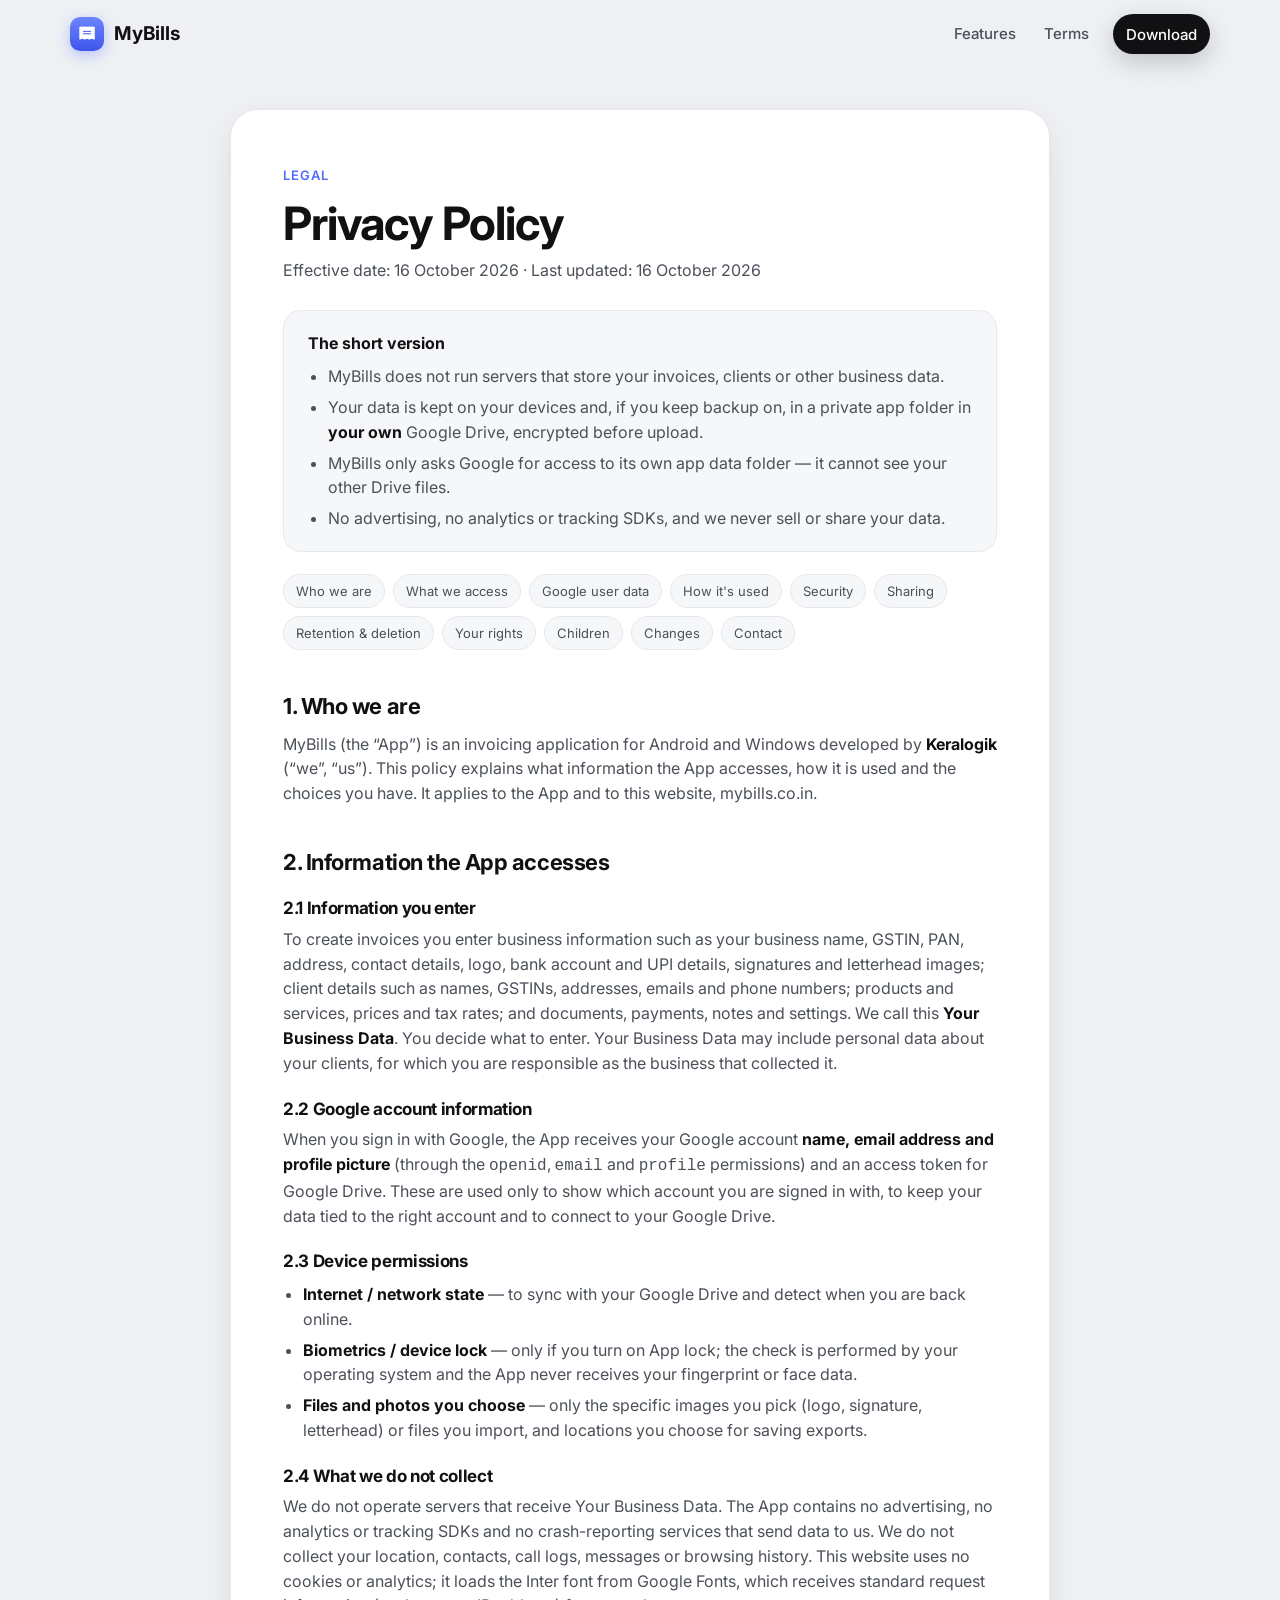
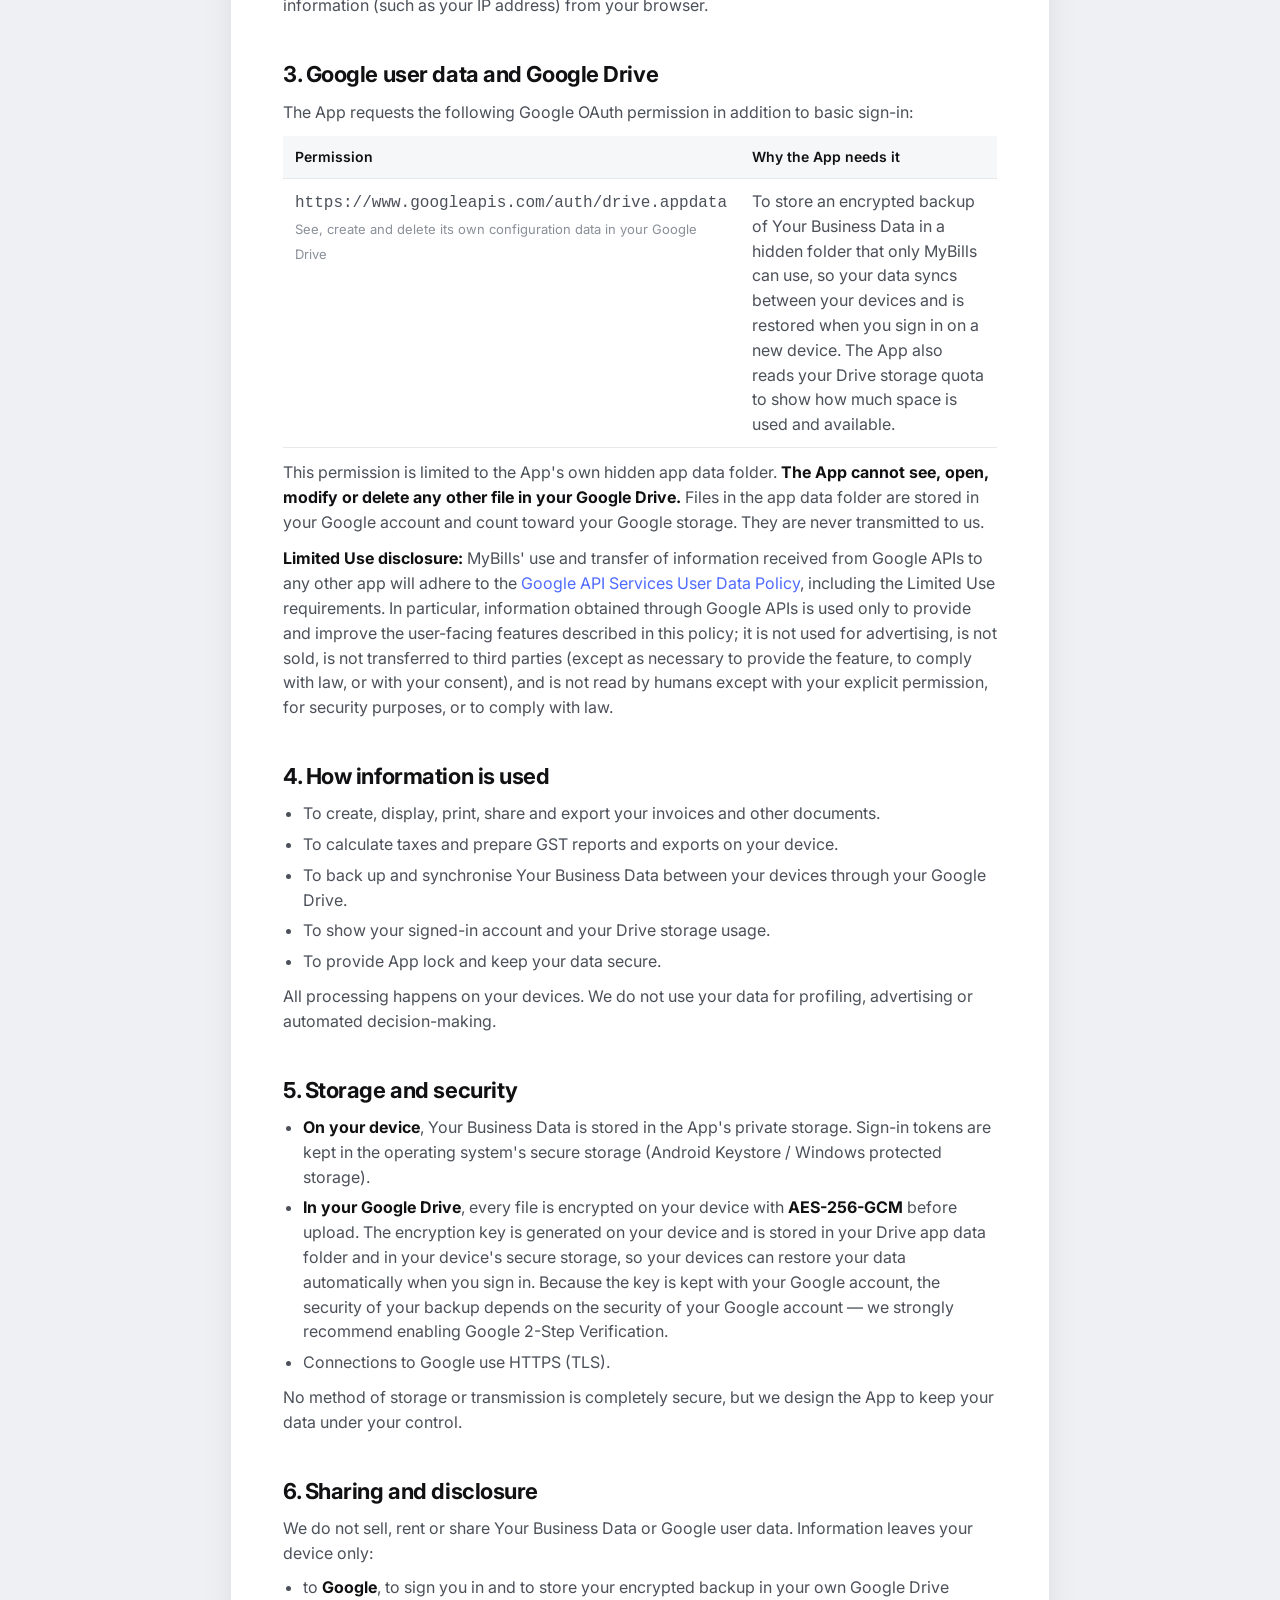
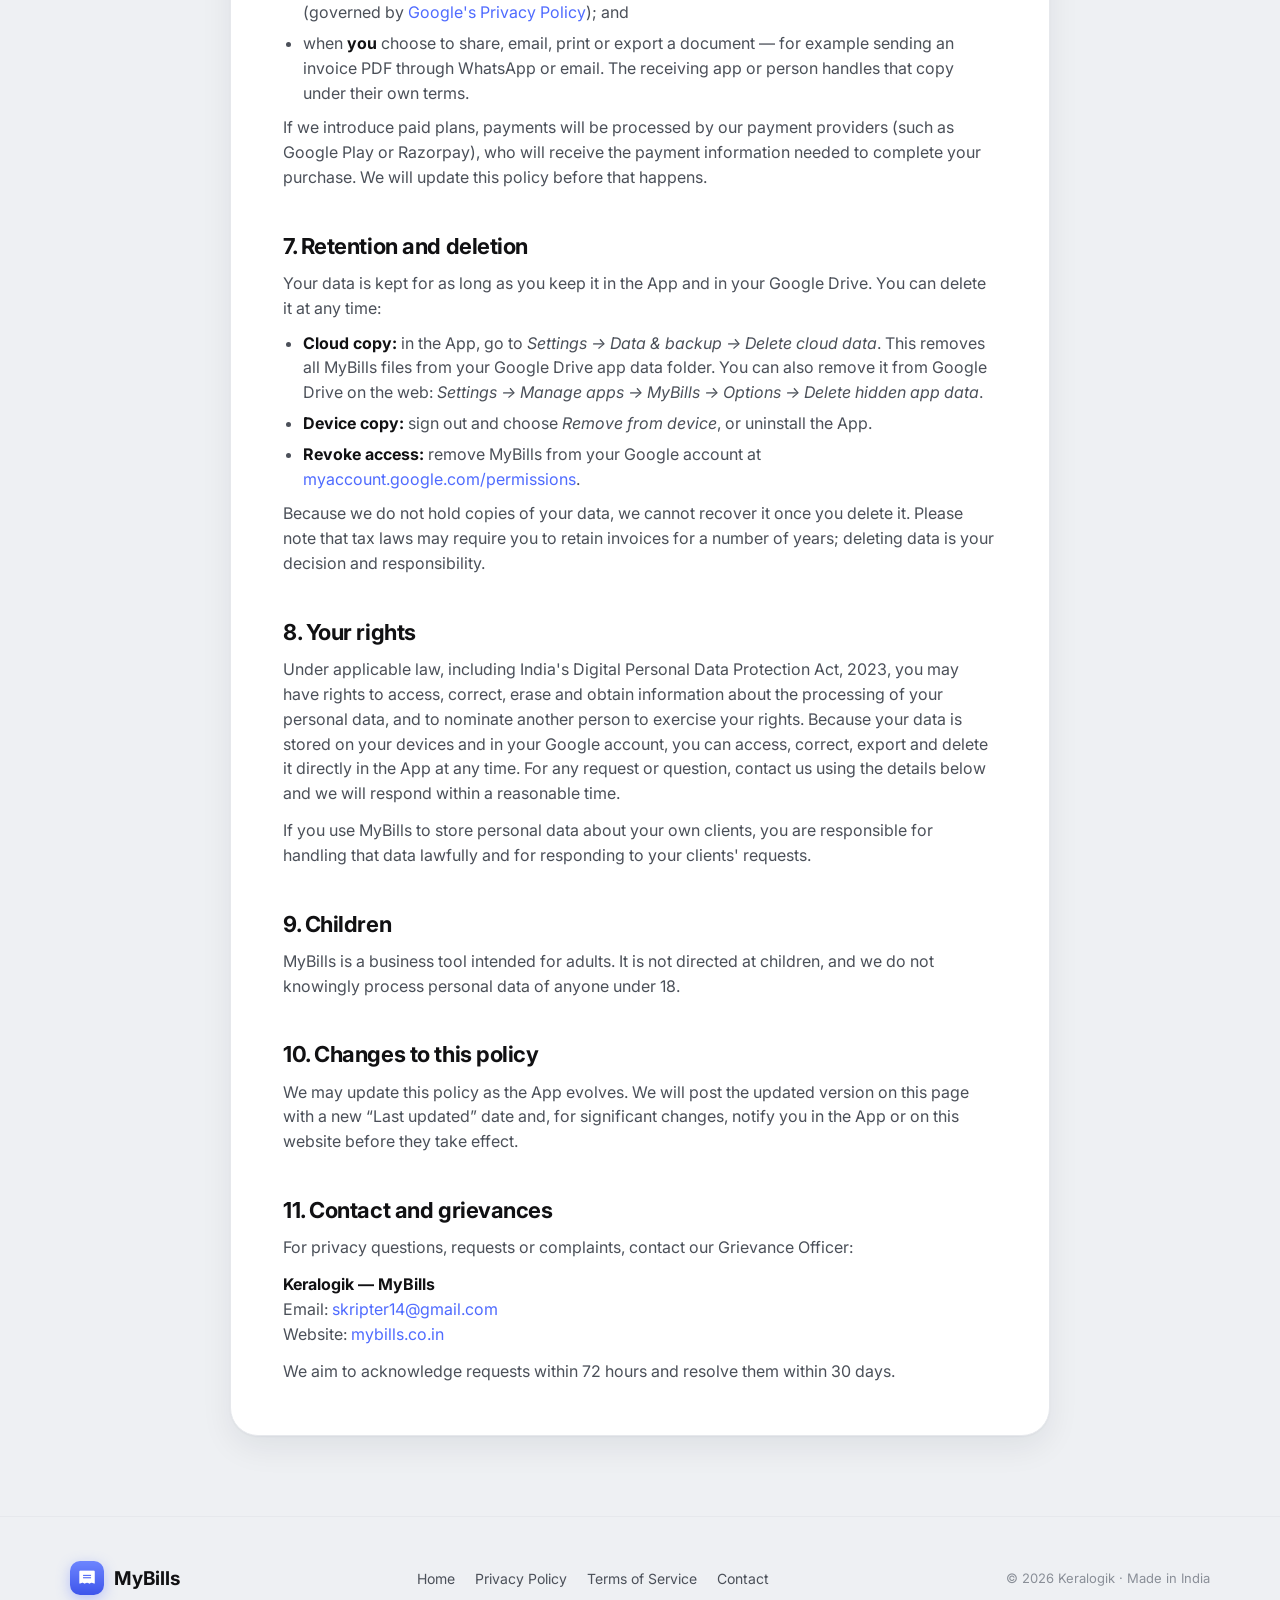
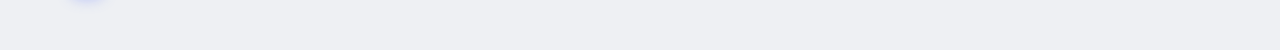
==== privacy.html @ cbf002a3 "Redesign site for MyBills 2.0; add Privacy Policy and Terms of Service - New landing page matching t" ====
<!DOCTYPE html>
<html lang="en-IN" class="no-js">
<head>
  <meta charset="UTF-8">
  <meta name="viewport" content="width=device-width, initial-scale=1">
  <title>Privacy Policy — MyBills</title>
  <meta name="description" content="How MyBills handles your information: data stays on your devices and in your own Google Drive, encrypted. No ads, no tracking.">
  <link rel="canonical" href="https://mybills.co.in/privacy.html">
  <link rel="icon" type="image/png" href="assets/img/favicon.png">
  <link rel="preconnect" href="https://fonts.googleapis.com">
  <link rel="preconnect" href="https://fonts.gstatic.com" crossorigin>
  <link href="https://fonts.googleapis.com/css2?family=Inter:wght@400;500;600;700&display=swap" rel="stylesheet">
  <link rel="stylesheet" href="style.css">
</head>
<body>
<header class="nav" id="nav">
  <div class="wrap">
    <a href="/" class="brand"><img src="assets/img/icon.png" alt="" width="34" height="34">MyBills</a>
    <button class="nav-toggle" id="navToggle" aria-label="Open menu" aria-expanded="false" aria-controls="navLinks"><span></span><span></span><span></span></button>
    <nav class="nav-links" id="navLinks" aria-label="Main">
      <a href="/#features">Features</a>
      <a href="terms.html">Terms</a>
      <a href="/#download" class="btn btn-dark btn-sm">Download</a>
    </nav>
  </div>
</header>

<main class="legal">
  <article class="card">
    <span class="eyebrow">Legal</span>
    <h1>Privacy Policy</h1>
    <p class="tiny">Effective date: 16 October 2026 · Last updated: 16 October 2026</p>

    <div class="summary">
      <strong>The short version</strong>
      <ul>
        <li>MyBills does not run servers that store your invoices, clients or other business data.</li>
        <li>Your data is kept on your devices and, if you keep backup on, in a private app folder in <strong>your own</strong> Google Drive, encrypted before upload.</li>
        <li>MyBills only asks Google for access to its own app data folder — it cannot see your other Drive files.</li>
        <li>No advertising, no analytics or tracking SDKs, and we never sell or share your data.</li>
      </ul>
    </div>

    <nav class="toc" aria-label="Contents">
      <a href="#who">Who we are</a><a href="#collect">What we access</a><a href="#google">Google user data</a><a href="#use">How it's used</a>
      <a href="#security">Security</a><a href="#sharing">Sharing</a><a href="#deletion">Retention &amp; deletion</a><a href="#rights">Your rights</a>
      <a href="#children">Children</a><a href="#changes">Changes</a><a href="#contact">Contact</a>
    </nav>

    <h2 id="who">1. Who we are</h2>
    <p>MyBills (the “App”) is an invoicing application for Android and Windows developed by <strong>Keralogik</strong> (“we”, “us”). This policy explains what information the App accesses, how it is used and the choices you have. It applies to the App and to this website, mybills.co.in.</p>

    <h2 id="collect">2. Information the App accesses</h2>
    <h3>2.1 Information you enter</h3>
    <p>To create invoices you enter business information such as your business name, GSTIN, PAN, address, contact details, logo, bank account and UPI details, signatures and letterhead images; client details such as names, GSTINs, addresses, emails and phone numbers; products and services, prices and tax rates; and documents, payments, notes and settings. We call this <strong>Your Business Data</strong>. You decide what to enter. Your Business Data may include personal data about your clients, for which you are responsible as the business that collected it.</p>
    <h3>2.2 Google account information</h3>
    <p>When you sign in with Google, the App receives your Google account <strong>name, email address and profile picture</strong> (through the <code>openid</code>, <code>email</code> and <code>profile</code> permissions) and an access token for Google Drive. These are used only to show which account you are signed in with, to keep your data tied to the right account and to connect to your Google Drive.</p>
    <h3>2.3 Device permissions</h3>
    <ul>
      <li><strong>Internet / network state</strong> — to sync with your Google Drive and detect when you are back online.</li>
      <li><strong>Biometrics / device lock</strong> — only if you turn on App lock; the check is performed by your operating system and the App never receives your fingerprint or face data.</li>
      <li><strong>Files and photos you choose</strong> — only the specific images you pick (logo, signature, letterhead) or files you import, and locations you choose for saving exports.</li>
    </ul>
    <h3>2.4 What we do not collect</h3>
    <p>We do not operate servers that receive Your Business Data. The App contains no advertising, no analytics or tracking SDKs and no crash-reporting services that send data to us. We do not collect your location, contacts, call logs, messages or browsing history. This website uses no cookies or analytics; it loads the Inter font from Google Fonts, which receives standard request information (such as your IP address) from your browser.</p>

    <h2 id="google">3. Google user data and Google Drive</h2>
    <p>The App requests the following Google OAuth permission in addition to basic sign-in:</p>
    <div class="table-wrap"><table>
      <tr><th>Permission</th><th>Why the App needs it</th></tr>
      <tr><td><code>https://www.googleapis.com/auth/drive.appdata</code><br><span class="tiny">See, create and delete its own configuration data in your Google Drive</span></td><td>To store an encrypted backup of Your Business Data in a hidden folder that only MyBills can use, so your data syncs between your devices and is restored when you sign in on a new device. The App also reads your Drive storage quota to show how much space is used and available.</td></tr>
    </table></div>
    <p>This permission is limited to the App's own hidden app data folder. <strong>The App cannot see, open, modify or delete any other file in your Google Drive.</strong> Files in the app data folder are stored in your Google account and count toward your Google storage. They are never transmitted to us.</p>
    <p><strong>Limited Use disclosure:</strong> MyBills' use and transfer of information received from Google APIs to any other app will adhere to the <a href="https://developers.google.com/terms/api-services-user-data-policy" rel="noopener" target="_blank">Google API Services User Data Policy</a>, including the Limited Use requirements. In particular, information obtained through Google APIs is used only to provide and improve the user-facing features described in this policy; it is not used for advertising, is not sold, is not transferred to third parties (except as necessary to provide the feature, to comply with law, or with your consent), and is not read by humans except with your explicit permission, for security purposes, or to comply with law.</p>

    <h2 id="use">4. How information is used</h2>
    <ul>
      <li>To create, display, print, share and export your invoices and other documents.</li>
      <li>To calculate taxes and prepare GST reports and exports on your device.</li>
      <li>To back up and synchronise Your Business Data between your devices through your Google Drive.</li>
      <li>To show your signed-in account and your Drive storage usage.</li>
      <li>To provide App lock and keep your data secure.</li>
    </ul>
    <p>All processing happens on your devices. We do not use your data for profiling, advertising or automated decision-making.</p>

    <h2 id="security">5. Storage and security</h2>
    <ul>
      <li><strong>On your device</strong>, Your Business Data is stored in the App's private storage. Sign-in tokens are kept in the operating system's secure storage (Android Keystore / Windows protected storage).</li>
      <li><strong>In your Google Drive</strong>, every file is encrypted on your device with <strong>AES-256-GCM</strong> before upload. The encryption key is generated on your device and is stored in your Drive app data folder and in your device's secure storage, so your devices can restore your data automatically when you sign in. Because the key is kept with your Google account, the security of your backup depends on the security of your Google account — we strongly recommend enabling Google 2-Step Verification.</li>
      <li>Connections to Google use HTTPS (TLS).</li>
    </ul>
    <p>No method of storage or transmission is completely secure, but we design the App to keep your data under your control.</p>

    <h2 id="sharing">6. Sharing and disclosure</h2>
    <p>We do not sell, rent or share Your Business Data or Google user data. Information leaves your device only:</p>
    <ul>
      <li>to <strong>Google</strong>, to sign you in and to store your encrypted backup in your own Google Drive (governed by <a href="https://policies.google.com/privacy" rel="noopener" target="_blank">Google's Privacy Policy</a>); and</li>
      <li>when <strong>you</strong> choose to share, email, print or export a document — for example sending an invoice PDF through WhatsApp or email. The receiving app or person handles that copy under their own terms.</li>
    </ul>
    <p>If we introduce paid plans, payments will be processed by our payment providers (such as Google Play or Razorpay), who will receive the payment information needed to complete your purchase. We will update this policy before that happens.</p>

    <h2 id="deletion">7. Retention and deletion</h2>
    <p>Your data is kept for as long as you keep it in the App and in your Google Drive. You can delete it at any time:</p>
    <ul>
      <li><strong>Cloud copy:</strong> in the App, go to <em>Settings → Data &amp; backup → Delete cloud data</em>. This removes all MyBills files from your Google Drive app data folder. You can also remove it from Google Drive on the web: <em>Settings → Manage apps → MyBills → Options → Delete hidden app data</em>.</li>
      <li><strong>Device copy:</strong> sign out and choose <em>Remove from device</em>, or uninstall the App.</li>
      <li><strong>Revoke access:</strong> remove MyBills from your Google account at <a href="https://myaccount.google.com/permissions" rel="noopener" target="_blank">myaccount.google.com/permissions</a>.</li>
    </ul>
    <p>Because we do not hold copies of your data, we cannot recover it once you delete it. Please note that tax laws may require you to retain invoices for a number of years; deleting data is your decision and responsibility.</p>

    <h2 id="rights">8. Your rights</h2>
    <p>Under applicable law, including India's Digital Personal Data Protection Act, 2023, you may have rights to access, correct, erase and obtain information about the processing of your personal data, and to nominate another person to exercise your rights. Because your data is stored on your devices and in your Google account, you can access, correct, export and delete it directly in the App at any time. For any request or question, contact us using the details below and we will respond within a reasonable time.</p>
    <p>If you use MyBills to store personal data about your own clients, you are responsible for handling that data lawfully and for responding to your clients' requests.</p>

    <h2 id="children">9. Children</h2>
    <p>MyBills is a business tool intended for adults. It is not directed at children, and we do not knowingly process personal data of anyone under 18.</p>

    <h2 id="changes">10. Changes to this policy</h2>
    <p>We may update this policy as the App evolves. We will post the updated version on this page with a new “Last updated” date and, for significant changes, notify you in the App or on this website before they take effect.</p>

    <h2 id="contact">11. Contact and grievances</h2>
    <p>For privacy questions, requests or complaints, contact our Grievance Officer:</p>
    <p><strong>Keralogik — MyBills</strong><br>Email: <a href="mailto:skripter14@gmail.com">skripter14@gmail.com</a><br>Website: <a href="https://mybills.co.in/">mybills.co.in</a></p>
    <p>We aim to acknowledge requests within 72 hours and resolve them within 30 days.</p>
  </article>
</main>

<footer>
  <div class="wrap foot">
    <a href="/" class="brand"><img src="assets/img/icon.png" alt="" width="34" height="34">MyBills</a>
    <nav aria-label="Footer"><a href="/">Home</a><a href="privacy.html">Privacy Policy</a><a href="terms.html">Terms of Service</a><a href="mailto:skripter14@gmail.com">Contact</a></nav>
    <p class="tiny">© 2026 Keralogik · Made in India</p>
  </div>
</footer>
<script src="app.js"></script>
</body>
</html>
---- style.css ----
/* MyBills website — same design language as the app. */
:root {
  --canvas: #eef0f3;
  --surface: #ffffff;
  --surface-muted: #f6f7f9;
  --sunken: #f1f2f5;
  --border: #e6e8ec;
  --border-strong: #d9dce2;
  --ink: #111113;
  --ink-2: #4b5059;
  --ink-3: #8a8f98;
  --band: #111113;
  --band-pill: #1c1c1f;
  --band-pill-border: #2e2e33;
  --on-band: #f4f4f5;
  --on-band-2: #a1a1aa;
  --brand: #4f6bff;
  --success: #1fa855;
  --success-tint: #e6f6ec;
  --violet: #8b5cf6;
  --shadow: 0 1px 2px rgba(16, 24, 40, .04), 0 12px 32px rgba(16, 24, 40, .07);
  --shadow-lg: 0 30px 80px rgba(16, 24, 40, .18);
  --max: 1180px;
  color-scheme: light;
}

@media (prefers-color-scheme: dark) {
  :root:not([data-theme="light"]) {
    --canvas: #09090b;
    --surface: #16161a;
    --surface-muted: #1c1c21;
    --sunken: #121215;
    --border: #26262c;
    --border-strong: #33333a;
    --ink: #f4f4f5;
    --ink-2: #c4c4cc;
    --ink-3: #8b8b94;
    --band: #000;
    --brand: #7d93ff;
    --success-tint: #12291c;
    --shadow: 0 1px 2px rgba(0, 0, 0, .3), 0 12px 32px rgba(0, 0, 0, .35);
    --shadow-lg: 0 30px 80px rgba(0, 0, 0, .5);
    color-scheme: dark;
  }
}

*, *::before, *::after { box-sizing: border-box; }
html { scroll-behavior: smooth; -webkit-text-size-adjust: 100%; }
body {
  margin: 0;
  font-family: Inter, system-ui, -apple-system, "Segoe UI", Roboto, sans-serif;
  font-size: 16px;
  line-height: 1.55;
  color: var(--ink);
  background: var(--canvas);
  -webkit-font-smoothing: antialiased;
  overflow-x: hidden;
}
img { max-width: 100%; display: block; height: auto; }
a { color: var(--brand); text-decoration: none; }
a:hover { text-decoration: underline; }
h1, h2, h3, h4 { margin: 0; letter-spacing: -0.02em; line-height: 1.15; }
p { margin: 0; }
.wrap { width: 100%; max-width: var(--max); margin: 0 auto; padding: 0 20px; }
.muted { color: var(--ink-2); }
.tiny { font-size: 13px; color: var(--ink-3); }

/* ─── Nav ─── */
.nav {
  position: sticky; top: 0; z-index: 50;
  backdrop-filter: saturate(180%) blur(16px);
  -webkit-backdrop-filter: saturate(180%) blur(16px);
  background: color-mix(in srgb, var(--canvas) 80%, transparent);
  border-bottom: 1px solid transparent;
  transition: border-color .2s;
}
.nav.scrolled { border-bottom-color: var(--border); }
.nav .wrap { display: flex; align-items: center; gap: 24px; height: 68px; position: relative; }
.brand { display: flex; align-items: center; gap: 10px; font-weight: 700; font-size: 19px; color: var(--ink); }
.brand:hover { text-decoration: none; }
.brand img { width: 34px; height: 34px; border-radius: 10px; box-shadow: 0 4px 14px rgba(79, 107, 255, .35); }
.nav-links { display: flex; gap: 4px; margin-left: auto; align-items: center; }
.nav-links a { color: var(--ink-2); font-weight: 500; font-size: 15px; padding: 8px 12px; border-radius: 999px; }
.nav-links a:hover { color: var(--ink); background: var(--surface); text-decoration: none; }
.nav-links .btn { color: var(--surface); margin-left: 8px; }
.nav-links .btn:hover { color: var(--surface); background: var(--ink); }
.nav-toggle { display: none; margin-left: auto; background: var(--surface); border: 1px solid var(--border); width: 42px; height: 42px; border-radius: 50%; cursor: pointer; padding: 0; }
.nav-toggle span { display: block; width: 16px; height: 2px; background: var(--ink); margin: 3px auto; border-radius: 2px; }

/* ─── Buttons ─── */
.btn {
  display: inline-flex; align-items: center; justify-content: center; gap: 10px;
  height: 54px; padding: 0 22px; border-radius: 14px;
  font: 600 15px/1 Inter, system-ui, sans-serif; cursor: pointer;
  border: 1px solid transparent; transition: transform .15s, box-shadow .2s, background .2s;
  white-space: nowrap;
}
.btn:hover { text-decoration: none; transform: translateY(-1px); }
.btn-dark { background: var(--ink); color: var(--surface); box-shadow: 0 8px 24px rgba(17, 17, 19, .2); }
.btn-ghost { background: var(--surface); color: var(--ink); border-color: var(--border-strong); }
.btn-sm { height: 40px; padding: 0 16px; border-radius: 12px; font-size: 14px; }
.btn svg { width: 22px; height: 22px; flex: none; }
.btn .stack { display: flex; flex-direction: column; align-items: flex-start; line-height: 1.15; gap: 3px; }
.btn .stack small { font-weight: 500; font-size: 11px; opacity: .7; letter-spacing: .02em; }

.chip {
  display: inline-flex; align-items: center; gap: 8px;
  padding: 7px 12px; border-radius: 999px; font-size: 13px; font-weight: 500;
  background: var(--surface); border: 1px solid var(--border); color: var(--ink-2);
}
.chip svg { width: 15px; height: 15px; color: var(--success); }

/* ─── Hero ─── */
.hero { padding: 56px 0 24px; }
.hero-grid { display: grid; grid-template-columns: 1.05fr .95fr; gap: 48px; align-items: center; }
.hero-grid > :first-child { position: relative; z-index: 3; }
.hero h1 { font-size: clamp(42px, 6vw, 72px); font-weight: 700; letter-spacing: -0.035em; margin: 18px 0; }
.hero h1 .accent { background: linear-gradient(120deg, var(--brand), #8b5cf6 70%); -webkit-background-clip: text; background-clip: text; color: transparent; }
.hero .lead { font-size: 19px; color: var(--ink-2); max-width: 560px; }
.hero-cta { display: flex; flex-wrap: wrap; gap: 12px; margin: 30px 0 22px; }
.trust { display: flex; flex-wrap: wrap; gap: 8px; }

.devices { position: relative; height: 640px; }
.desktop-shot {
  position: absolute; left: 150px; top: 70px; width: 780px; max-width: none;
  border-radius: 18px; overflow: hidden; border: 1px solid var(--border);
  box-shadow: var(--shadow-lg); background: var(--surface);
}
.phone {
  position: relative; width: 300px; border-radius: 48px; padding: 10px;
  background: #0b0b0d; box-shadow: var(--shadow-lg), inset 0 0 0 2px #2a2a30;
}
.phone::before {
  content: ""; position: absolute; top: 21px; left: 50%; transform: translateX(-50%);
  width: 90px; height: 26px; background: #000; border-radius: 20px; z-index: 2;
}
.phone .screen { border-radius: 38px; overflow: hidden; background: #fff; aspect-ratio: 390 / 844; position: relative; }
.phone .screen img { width: 100%; height: 100%; object-fit: cover; object-position: top; }
.phone .status { position: absolute; top: 4px; left: 0; right: 0; height: 44px; display: flex; justify-content: space-between; align-items: center; padding: 0 26px; font: 600 13px Inter, sans-serif; color: #111; z-index: 1; }
.phone.dark .screen { background: #000; }
.phone.dark .status { color: #fff; }
.devices .phone { position: absolute; left: 0; top: 0; z-index: 2; }

/* ─── Band ─── */
.band { background: var(--band); color: var(--on-band); padding: 24px 0; margin-top: 48px; overflow: hidden; }
.marquee { display: flex; gap: 10px; width: max-content; animation: scroll 50s linear infinite; }
.band:hover .marquee { animation-play-state: paused; }
.pill {
  display: inline-flex; align-items: center; gap: 9px; padding: 11px 18px;
  border-radius: 999px; background: var(--band-pill); border: 1px solid var(--band-pill-border);
  color: var(--on-band); font-weight: 500; font-size: 15px; white-space: nowrap;
}
.pill i { width: 7px; height: 7px; border-radius: 50%; display: inline-block; }
@keyframes scroll { to { transform: translateX(-50%); } }

/* ─── Sections ─── */
section { padding: 100px 0; }
.section-head { max-width: 720px; margin-bottom: 48px; }
.eyebrow { font-size: 13px; font-weight: 600; letter-spacing: .08em; text-transform: uppercase; color: var(--brand); }
.section-head h2, .split h2 { font-size: clamp(32px, 4.2vw, 48px); margin: 12px 0 14px; font-weight: 700; }
.section-head p, .split .lead { font-size: 18px; color: var(--ink-2); }
.center { text-align: center; margin-left: auto; margin-right: auto; }

.card { background: var(--surface); border: 1px solid var(--border); border-radius: 28px; padding: 28px; box-shadow: var(--shadow); }
.grid-3 { display: grid; grid-template-columns: repeat(3, 1fr); gap: 18px; }
.feature h3 { font-size: 19px; margin: 18px 0 8px; font-weight: 600; letter-spacing: -0.01em; }
.feature p { color: var(--ink-2); font-size: 15px; }
.icon-tile { width: 48px; height: 48px; border-radius: 14px; display: grid; place-items: center; color: #fff; box-shadow: 0 6px 16px rgba(0, 0, 0, .12); }
.icon-tile svg { width: 24px; height: 24px; }
.t-blue { background: linear-gradient(135deg, #7b90ff, #4f6bff); }
.t-green { background: linear-gradient(135deg, #4cd384, #1fa855); }
.t-violet { background: linear-gradient(135deg, #b39afb, #8b5cf6); }
.t-pink { background: linear-gradient(135deg, #f58fc0, #ec4899); }
.t-amber { background: linear-gradient(135deg, #ffc766, #f5a524); }
.t-ink { background: linear-gradient(135deg, #4a4a52, #111113); }

/* App hero card */
.app-card { background: var(--band); border-radius: 34px; padding: 8px; box-shadow: var(--shadow-lg); }
.app-card .top { background: var(--surface); border-radius: 28px; padding: 28px; }
.app-card .row { display: flex; justify-content: space-between; align-items: flex-start; gap: 12px; }
.app-card .label { font-size: 14px; color: var(--ink-3); }
.app-card .amount { font-size: 44px; font-weight: 700; letter-spacing: -0.03em; margin: 4px 0 24px; font-variant-numeric: tabular-nums; }
.stepper { display: flex; align-items: flex-start; }
.stepper .s { display: flex; flex-direction: column; align-items: center; gap: 8px; font-size: 13px; color: var(--ink-3); }
.stepper .s:first-child { align-items: flex-start; }
.stepper .s:last-child { align-items: flex-end; }
.stepper .s.on { color: var(--ink); font-weight: 600; }
.stepper .d { width: 18px; height: 18px; border-radius: 50%; border: 1.5px solid var(--border-strong); background: var(--surface); }
.stepper .s.done .d { background: var(--brand); border-color: var(--brand); }
.stepper .s.on .d { border: 5px solid var(--brand); }
.stepper .line { flex: 1; border-top: 2px dashed var(--border-strong); margin: 8px 6px 0; }
.stepper .line.on { border-color: color-mix(in srgb, var(--brand) 55%, transparent); }
.app-card .pills { display: flex; gap: 8px; padding: 12px 8px 8px; flex-wrap: wrap; }
.app-card .pills .pill { font-size: 14px; padding: 9px 14px; }
.app-card .chip { background: var(--success-tint); border-color: transparent; color: var(--success); }

/* Split showcase */
.split { display: grid; grid-template-columns: 1fr 1fr; gap: 56px; align-items: center; }
.split.rev > :first-child { order: 2; }
.checklist { list-style: none; padding: 0; margin: 24px 0 0; display: grid; gap: 14px; }
.checklist li { display: flex; gap: 12px; color: var(--ink-2); }
.checklist li::before {
  content: ""; flex: none; width: 22px; height: 22px; margin-top: 1px; border-radius: 50%;
  background: var(--success-tint) url("data:image/svg+xml,%3Csvg xmlns='http://www.w3.org/2000/svg' viewBox='0 0 24 24' fill='none' stroke='%231fa855' stroke-width='3' stroke-linecap='round' stroke-linejoin='round'%3E%3Cpath d='M5 12l5 5L20 7'/%3E%3C/svg%3E") center / 13px no-repeat;
}
.checklist b { color: var(--ink); font-weight: 600; }
.shot { border-radius: 18px; overflow: hidden; border: 1px solid var(--border); box-shadow: var(--shadow-lg); background: var(--surface); }
.phones { display: flex; justify-content: center; gap: 22px; }
.phones .phone { width: 260px; }
.phones .phone:nth-child(2) { margin-top: 56px; }

/* Templates */
.templates { display: grid; grid-template-columns: repeat(6, 1fr); gap: 16px; margin-top: 48px; }
.tpl { text-align: center; }
.tpl .paper { border-radius: 10px; overflow: hidden; background: #fff; border: 1px solid var(--border); box-shadow: var(--shadow); transition: transform .25s, box-shadow .25s; }
.tpl:hover .paper { transform: translateY(-6px) rotate(-.6deg); box-shadow: var(--shadow-lg); }
.tpl span { display: block; margin-top: 12px; font-weight: 600; font-size: 14px; }
.swatches { display: flex; gap: 8px; flex-wrap: wrap; margin-top: 22px; }
.swatches i { width: 24px; height: 24px; border-radius: 50%; display: block; box-shadow: inset 0 0 0 2px rgba(255, 255, 255, .45); }

/* Security */
.secure { background: var(--band); color: var(--on-band); border-radius: 40px; padding: 64px; position: relative; overflow: hidden; border: 1px solid var(--border); }
.secure::after {
  content: ""; position: absolute; width: 560px; height: 560px; right: -160px; top: -220px; border-radius: 50%;
  background: radial-gradient(circle, rgba(79, 107, 255, .35), transparent 65%); pointer-events: none;
}
.secure .eyebrow { color: #9db0ff; }
.secure h2 { font-size: clamp(30px, 4vw, 44px); margin: 12px 0 16px; max-width: 720px; }
.secure > p { color: var(--on-band-2); font-size: 17px; max-width: 760px; }
.secure .grid-3 { margin-top: 40px; position: relative; z-index: 1; }
.secure .card { background: var(--band-pill); border-color: var(--band-pill-border); box-shadow: none; color: var(--on-band); }
.secure .card p { font-size: 15px; color: var(--on-band-2); }
.secure .card h3 { font-size: 18px; margin: 16px 0 8px; }
.secure a { color: #9db0ff; }

/* Download */
.dl-grid { display: grid; grid-template-columns: 1fr 1fr; gap: 18px; }
.dl { display: flex; flex-direction: column; gap: 16px; }
.dl .head { display: flex; align-items: center; gap: 16px; }
.dl h3 { font-size: 24px; }
.dl ul { margin: 0; padding-left: 18px; color: var(--ink-2); font-size: 15px; display: grid; gap: 4px; }
.dl .btn { align-self: flex-start; }
.note { font-size: 14px; color: var(--ink-3); }
.badge { font-size: 12px; font-weight: 600; color: var(--violet); background: color-mix(in srgb, var(--violet) 14%, transparent); padding: 4px 10px; border-radius: 999px; }

/* FAQ */
.faq { max-width: 820px; margin: 0 auto; display: grid; gap: 12px; }
.faq details { background: var(--surface); border: 1px solid var(--border); border-radius: 18px; padding: 4px 22px; }
.faq summary { cursor: pointer; list-style: none; padding: 18px 0; font-weight: 600; font-size: 17px; display: flex; justify-content: space-between; gap: 16px; }
.faq summary::-webkit-details-marker { display: none; }
.faq summary::after { content: "+"; font-size: 24px; line-height: 1; color: var(--ink-3); transition: transform .2s; }
.faq details[open] summary::after { transform: rotate(45deg); }
.faq details p { padding: 0 0 20px; color: var(--ink-2); }

/* Footer */
footer { padding: 44px 0 56px; border-top: 1px solid var(--border); }
.foot { display: flex; flex-wrap: wrap; gap: 20px; align-items: center; justify-content: space-between; }
.foot nav { display: flex; flex-wrap: wrap; gap: 20px; }
.foot nav a { color: var(--ink-2); font-size: 14px; }

/* ─── Legal pages ─── */
.legal { max-width: 860px; margin: 0 auto; padding: 40px 20px 80px; }
.legal .card { padding: 52px; }
.legal h1 { font-size: clamp(32px, 5vw, 46px); margin: 10px 0 8px; }
.legal h2 { font-size: 22px; margin: 44px 0 12px; scroll-margin-top: 90px; }
.legal h3 { font-size: 17px; margin: 24px 0 8px; }
.legal p, .legal li, .legal td { color: var(--ink-2); font-size: 16px; }
.legal p + p { margin-top: 12px; }
.legal ul { padding-left: 20px; margin: 10px 0; display: grid; gap: 6px; }
.legal strong { color: var(--ink); }
.legal .summary { background: var(--surface-muted); border: 1px solid var(--border); border-radius: 18px; padding: 20px 24px; margin: 28px 0 8px; }
.legal .summary ul { margin: 8px 0 0; }
.legal .table-wrap { overflow-x: auto; }
.legal table { width: 100%; border-collapse: collapse; margin: 12px 0; font-size: 15px; min-width: 520px; }
.legal th, .legal td { text-align: left; padding: 10px 12px; border-bottom: 1px solid var(--border); vertical-align: top; }
.legal th { color: var(--ink); font-weight: 600; background: var(--surface-muted); font-size: 14px; }
.legal .toc { display: flex; flex-wrap: wrap; gap: 8px; margin: 22px 0 0; }
.legal .toc a { font-size: 13px; padding: 6px 12px; border-radius: 999px; background: var(--surface-muted); border: 1px solid var(--border); color: var(--ink-2); }
.legal .toc a:hover { text-decoration: none; color: var(--ink); }

/* Reveal on scroll */
.reveal { opacity: 0; transform: translateY(18px); transition: opacity .7s ease, transform .7s cubic-bezier(.2, 0, 0, 1); }
.reveal.in { opacity: 1; transform: none; }
.no-js .reveal { opacity: 1; transform: none; }
@media (prefers-reduced-motion: reduce) {
  .reveal { opacity: 1; transform: none; transition: none; }
  .marquee { animation: none; flex-wrap: wrap; width: auto; }
  html { scroll-behavior: auto; }
}

/* ─── Responsive ─── */
@media (max-width: 1100px) {
  .desktop-shot { width: 640px; left: 130px; }
}
@media (max-width: 960px) {
  .hero-grid, .split, .dl-grid { grid-template-columns: 1fr; }
  .split.rev > :first-child { order: 0; }
  .devices { height: auto; display: flex; justify-content: center; padding-top: 8px; }
  .devices .phone { position: relative; }
  .desktop-shot { display: none; }
  .grid-3 { grid-template-columns: 1fr 1fr; }
  .templates { grid-template-columns: repeat(3, 1fr); }
  .secure { padding: 40px 26px; border-radius: 28px; }
  section { padding: 72px 0; }
}
@media (max-width: 720px) {
  .nav-links {
    display: none; position: absolute; top: 64px; left: 12px; right: 12px; flex-direction: column; align-items: stretch;
    background: var(--surface); border: 1px solid var(--border); border-radius: 20px; padding: 10px; box-shadow: var(--shadow-lg);
  }
  .nav-links.open { display: flex; }
  .nav-links a { padding: 12px 14px; }
  .nav-links .btn { margin: 6px 0 0; }
  .nav-toggle { display: block; }
  .grid-3 { grid-template-columns: 1fr; }
  .templates { grid-template-columns: repeat(2, 1fr); }
  .hero { padding-top: 28px; }
  .hero .lead { font-size: 17px; }
  .hero-cta .btn { flex: 1 1 100%; }
  .dl .btn { align-self: stretch; }
  .phone { width: 264px; }
  .phones .phone { width: 46%; max-width: 230px; border-radius: 34px; padding: 7px; }
  .phones .phone .screen { border-radius: 28px; }
  .phones .phone::before { width: 60px; height: 18px; top: 14px; }
  .phones .phone:nth-child(2) { margin-top: 36px; }
  .phones .phone .status { display: none; }
  .card { padding: 22px; }
  .legal .card { padding: 26px 20px; }
  .app-card .top { padding: 22px; }
  .app-card .amount { font-size: 34px; }
}
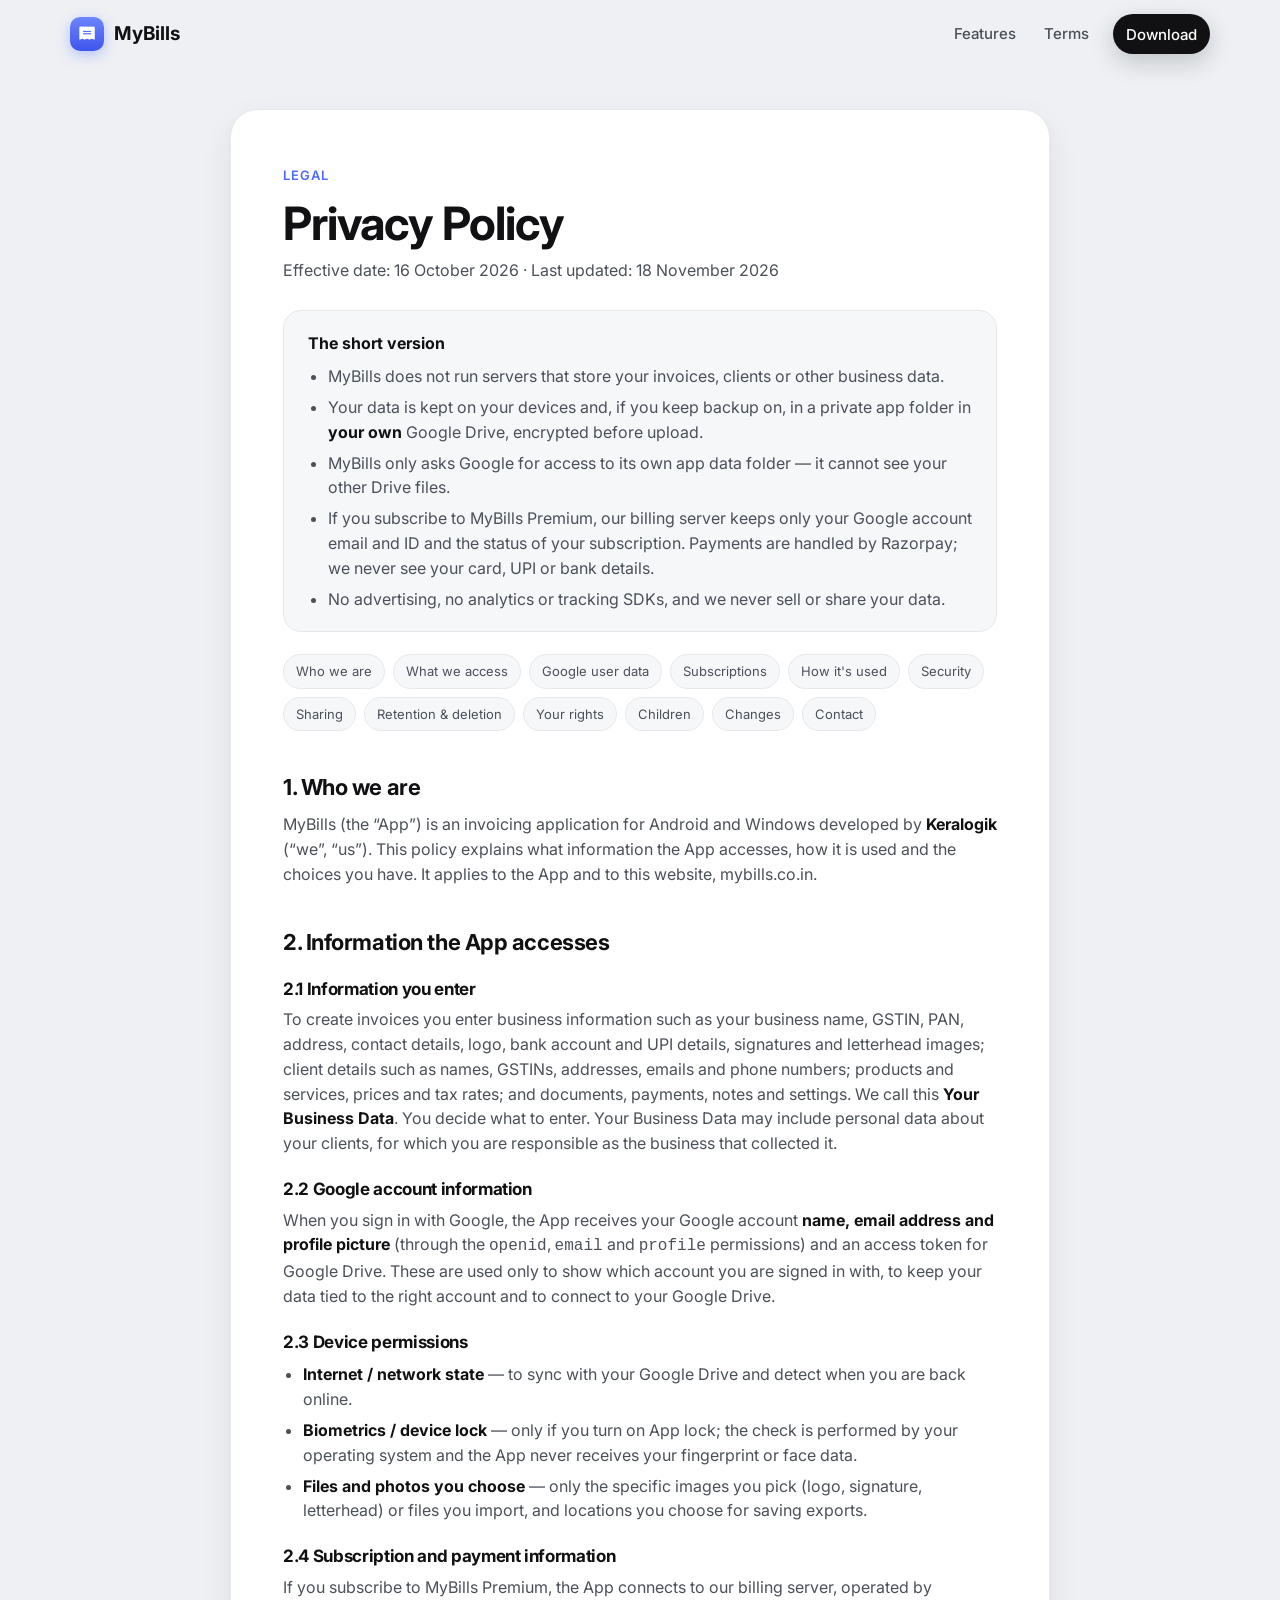
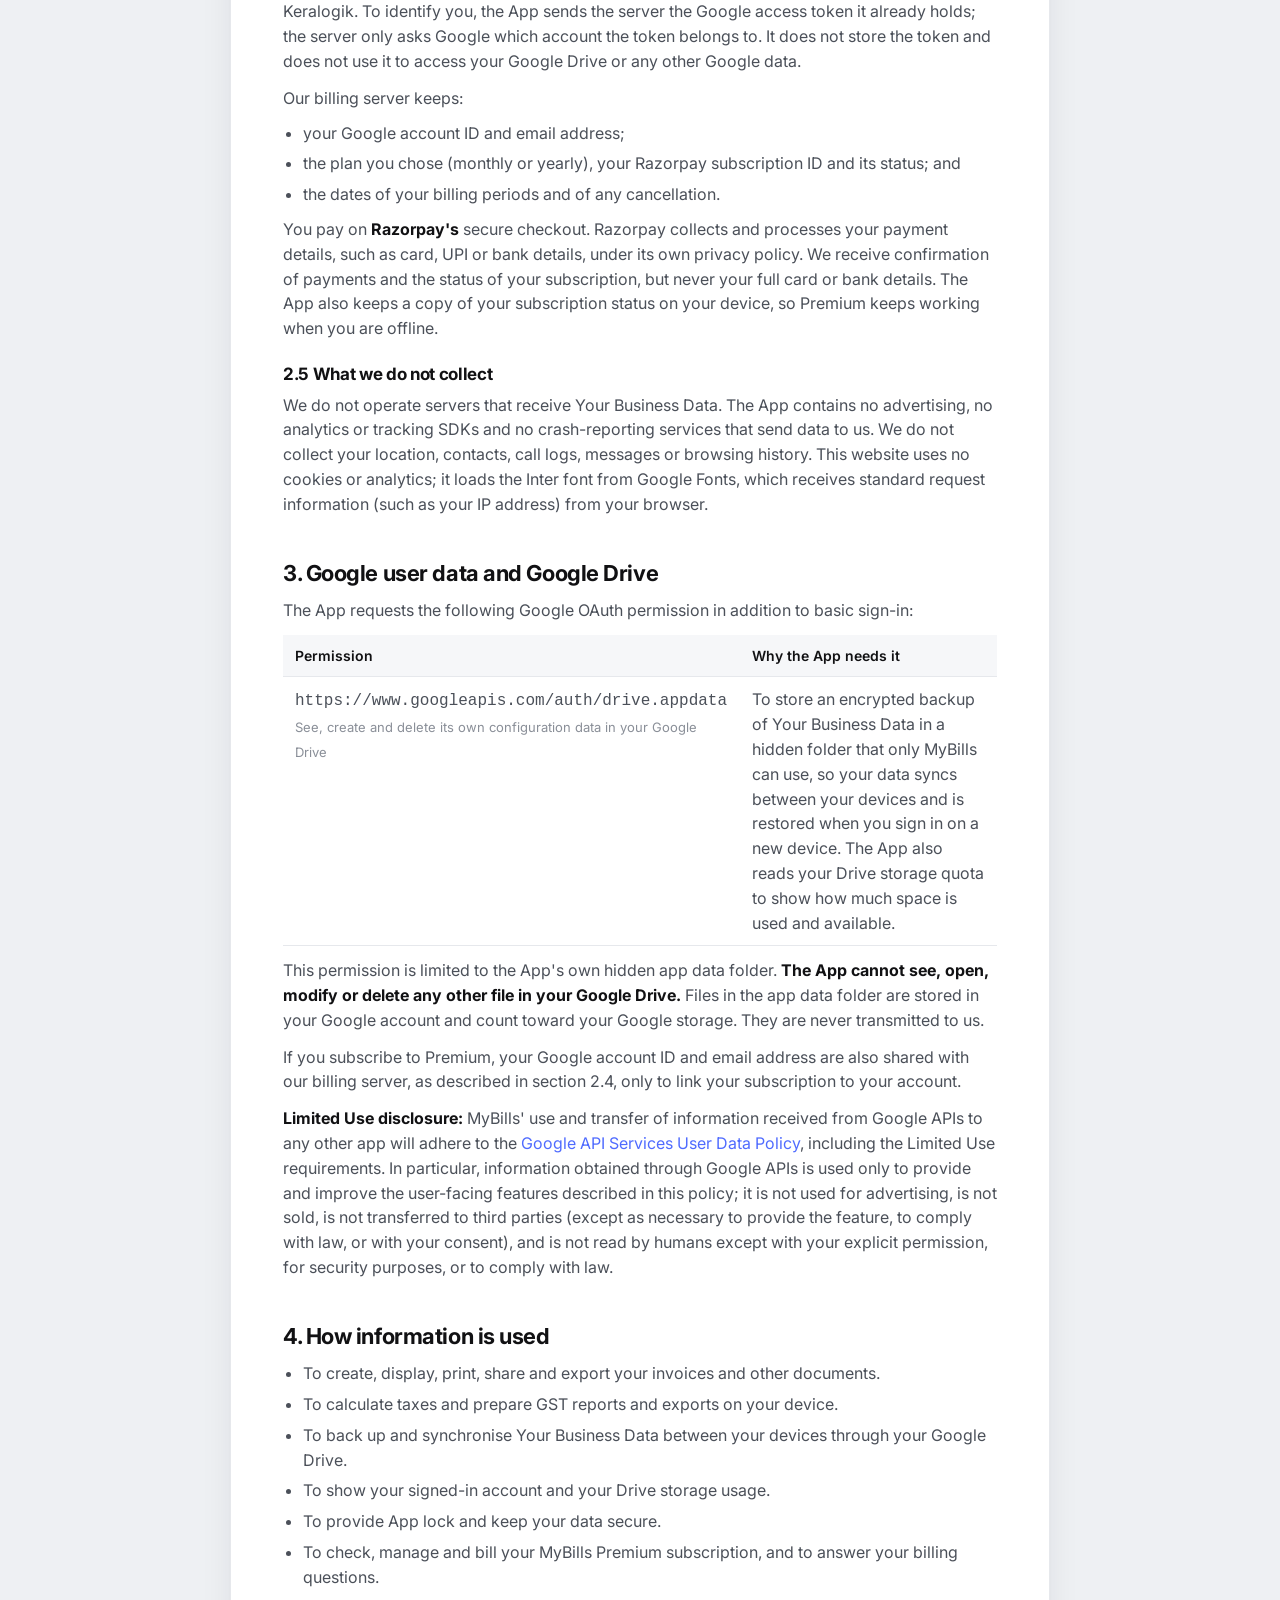
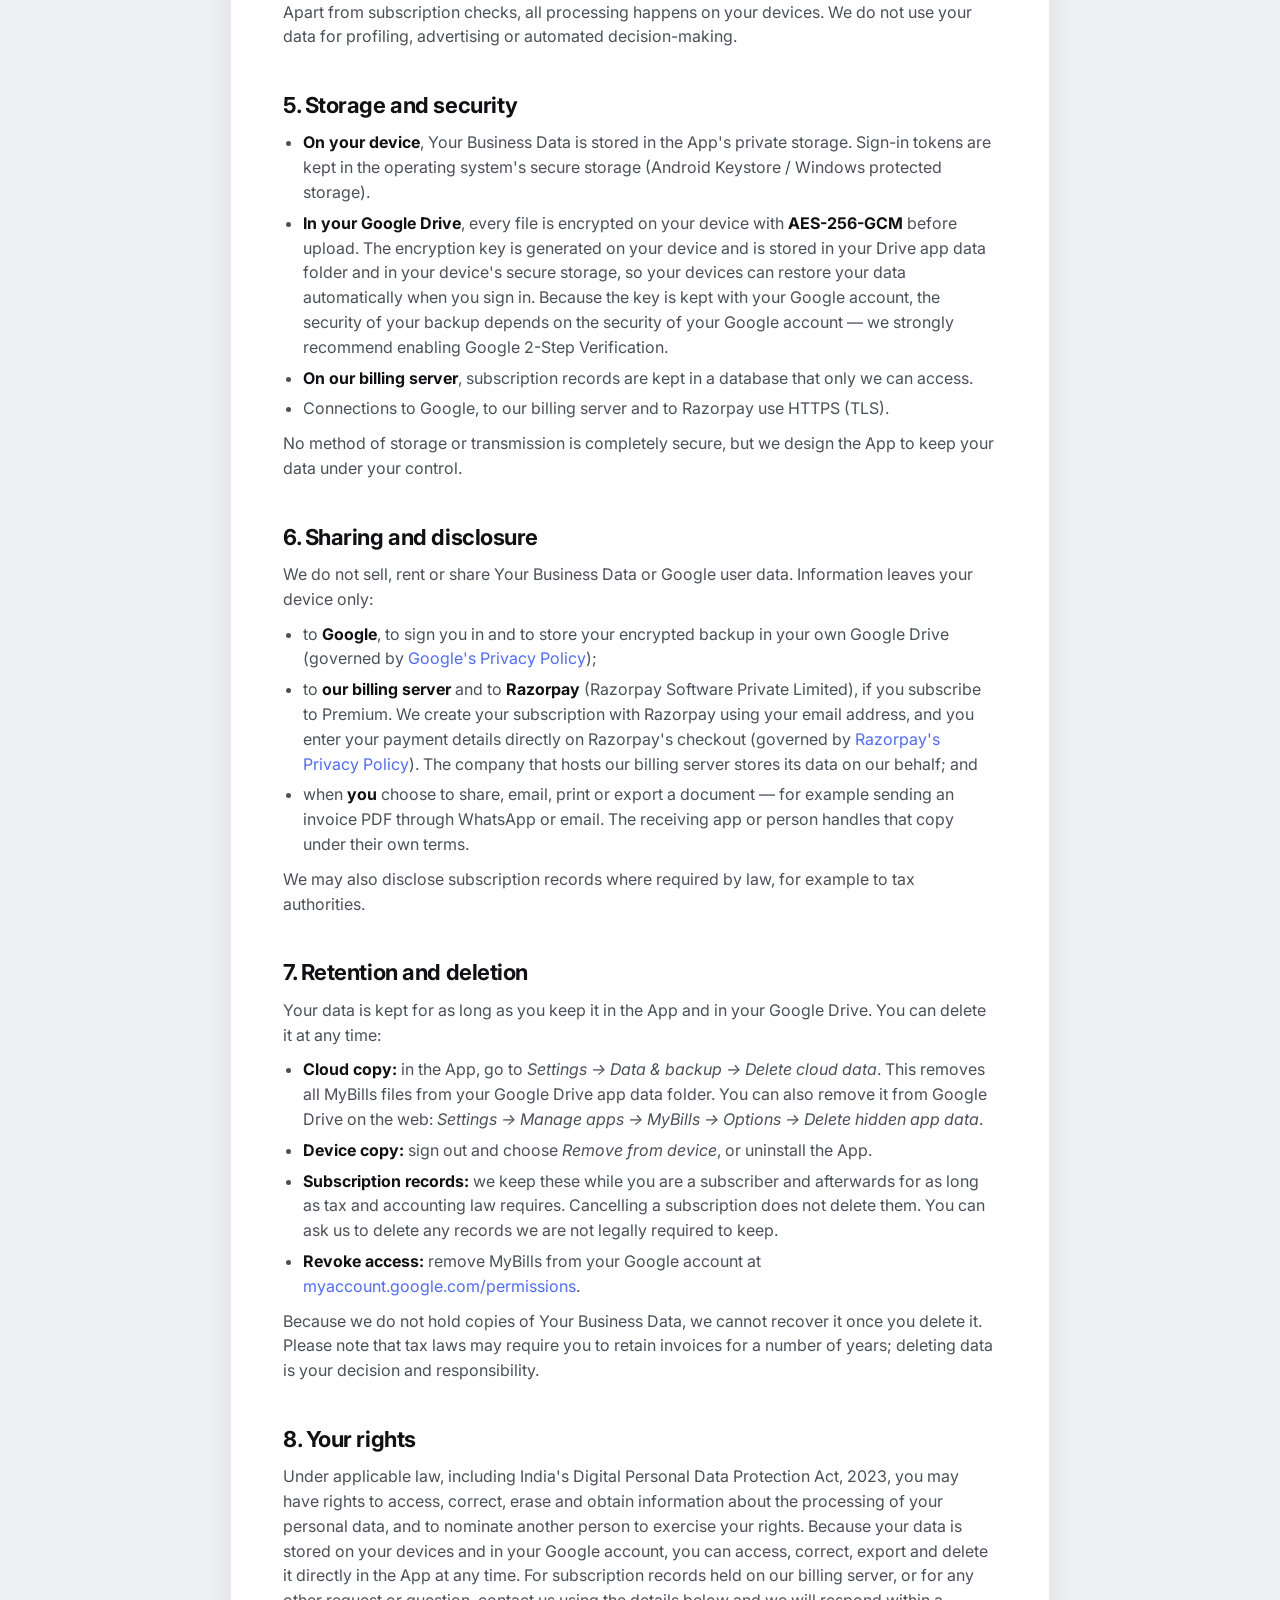
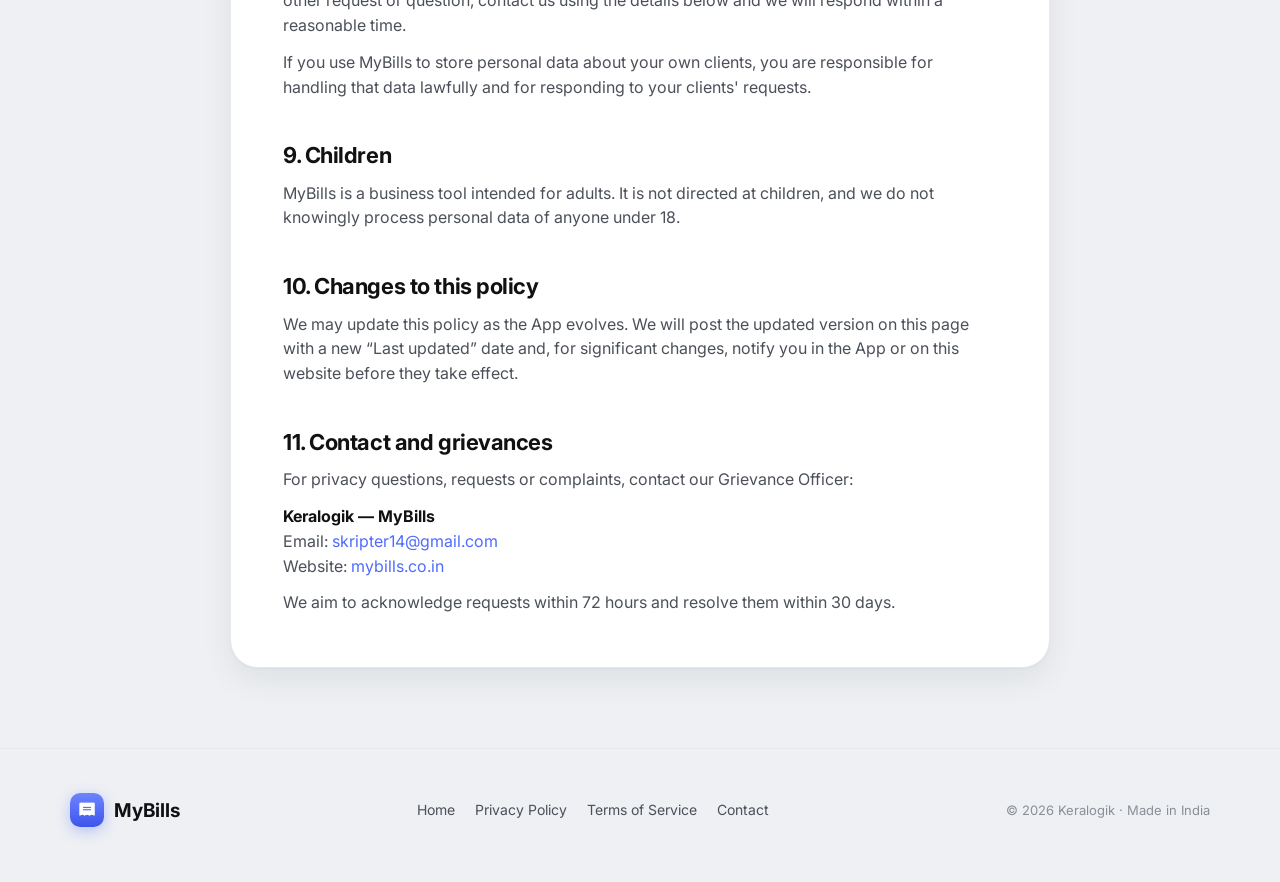
==== commit f50be18f: "Add MyBills Premium pricing and subscription terms - Pricing section: Monthly Rs199, Yearly Rs1,999 " ====
--- a/privacy.html
+++ b/privacy.html
@@ -29,7 +29,7 @@
   <article class="card">
     <span class="eyebrow">Legal</span>
     <h1>Privacy Policy</h1>
-    <p class="tiny">Effective date: 16 October 2026 · Last updated: 16 October 2026</p>
+    <p class="tiny">Effective date: 16 October 2026 · Last updated: 18 November 2026</p>
 
     <div class="summary">
       <strong>The short version</strong>
@@ -37,12 +37,13 @@
         <li>MyBills does not run servers that store your invoices, clients or other business data.</li>
         <li>Your data is kept on your devices and, if you keep backup on, in a private app folder in <strong>your own</strong> Google Drive, encrypted before upload.</li>
         <li>MyBills only asks Google for access to its own app data folder — it cannot see your other Drive files.</li>
+        <li>If you subscribe to MyBills Premium, our billing server keeps only your Google account email and ID and the status of your subscription. Payments are handled by Razorpay; we never see your card, UPI or bank details.</li>
         <li>No advertising, no analytics or tracking SDKs, and we never sell or share your data.</li>
       </ul>
     </div>
 
     <nav class="toc" aria-label="Contents">
-      <a href="#who">Who we are</a><a href="#collect">What we access</a><a href="#google">Google user data</a><a href="#use">How it's used</a>
+      <a href="#who">Who we are</a><a href="#collect">What we access</a><a href="#google">Google user data</a><a href="#payments">Subscriptions</a><a href="#use">How it's used</a>
       <a href="#security">Security</a><a href="#sharing">Sharing</a><a href="#deletion">Retention &amp; deletion</a><a href="#rights">Your rights</a>
       <a href="#children">Children</a><a href="#changes">Changes</a><a href="#contact">Contact</a>
     </nav>
@@ -61,7 +62,16 @@
       <li><strong>Biometrics / device lock</strong> — only if you turn on App lock; the check is performed by your operating system and the App never receives your fingerprint or face data.</li>
       <li><strong>Files and photos you choose</strong> — only the specific images you pick (logo, signature, letterhead) or files you import, and locations you choose for saving exports.</li>
     </ul>
-    <h3>2.4 What we do not collect</h3>
+    <h3 id="payments">2.4 Subscription and payment information</h3>
+    <p>If you subscribe to MyBills Premium, the App connects to our billing server, operated by Keralogik. To identify you, the App sends the server the Google access token it already holds; the server only asks Google which account the token belongs to. It does not store the token and does not use it to access your Google Drive or any other Google data.</p>
+    <p>Our billing server keeps:</p>
+    <ul>
+      <li>your Google account ID and email address;</li>
+      <li>the plan you chose (monthly or yearly), your Razorpay subscription ID and its status; and</li>
+      <li>the dates of your billing periods and of any cancellation.</li>
+    </ul>
+    <p>You pay on <strong>Razorpay's</strong> secure checkout. Razorpay collects and processes your payment details, such as card, UPI or bank details, under its own privacy policy. We receive confirmation of payments and the status of your subscription, but never your full card or bank details. The App also keeps a copy of your subscription status on your device, so Premium keeps working when you are offline.</p>
+    <h3>2.5 What we do not collect</h3>
     <p>We do not operate servers that receive Your Business Data. The App contains no advertising, no analytics or tracking SDKs and no crash-reporting services that send data to us. We do not collect your location, contacts, call logs, messages or browsing history. This website uses no cookies or analytics; it loads the Inter font from Google Fonts, which receives standard request information (such as your IP address) from your browser.</p>
 
     <h2 id="google">3. Google user data and Google Drive</h2>
@@ -71,6 +81,7 @@
       <tr><td><code>https://www.googleapis.com/auth/drive.appdata</code><br><span class="tiny">See, create and delete its own configuration data in your Google Drive</span></td><td>To store an encrypted backup of Your Business Data in a hidden folder that only MyBills can use, so your data syncs between your devices and is restored when you sign in on a new device. The App also reads your Drive storage quota to show how much space is used and available.</td></tr>
     </table></div>
     <p>This permission is limited to the App's own hidden app data folder. <strong>The App cannot see, open, modify or delete any other file in your Google Drive.</strong> Files in the app data folder are stored in your Google account and count toward your Google storage. They are never transmitted to us.</p>
+    <p>If you subscribe to Premium, your Google account ID and email address are also shared with our billing server, as described in section 2.4, only to link your subscription to your account.</p>
     <p><strong>Limited Use disclosure:</strong> MyBills' use and transfer of information received from Google APIs to any other app will adhere to the <a href="https://developers.google.com/terms/api-services-user-data-policy" rel="noopener" target="_blank">Google API Services User Data Policy</a>, including the Limited Use requirements. In particular, information obtained through Google APIs is used only to provide and improve the user-facing features described in this policy; it is not used for advertising, is not sold, is not transferred to third parties (except as necessary to provide the feature, to comply with law, or with your consent), and is not read by humans except with your explicit permission, for security purposes, or to comply with law.</p>
 
     <h2 id="use">4. How information is used</h2>
@@ -80,36 +91,40 @@
       <li>To back up and synchronise Your Business Data between your devices through your Google Drive.</li>
       <li>To show your signed-in account and your Drive storage usage.</li>
       <li>To provide App lock and keep your data secure.</li>
+      <li>To check, manage and bill your MyBills Premium subscription, and to answer your billing questions.</li>
     </ul>
-    <p>All processing happens on your devices. We do not use your data for profiling, advertising or automated decision-making.</p>
+    <p>Apart from subscription checks, all processing happens on your devices. We do not use your data for profiling, advertising or automated decision-making.</p>
 
     <h2 id="security">5. Storage and security</h2>
     <ul>
       <li><strong>On your device</strong>, Your Business Data is stored in the App's private storage. Sign-in tokens are kept in the operating system's secure storage (Android Keystore / Windows protected storage).</li>
       <li><strong>In your Google Drive</strong>, every file is encrypted on your device with <strong>AES-256-GCM</strong> before upload. The encryption key is generated on your device and is stored in your Drive app data folder and in your device's secure storage, so your devices can restore your data automatically when you sign in. Because the key is kept with your Google account, the security of your backup depends on the security of your Google account — we strongly recommend enabling Google 2-Step Verification.</li>
-      <li>Connections to Google use HTTPS (TLS).</li>
+      <li><strong>On our billing server</strong>, subscription records are kept in a database that only we can access.</li>
+      <li>Connections to Google, to our billing server and to Razorpay use HTTPS (TLS).</li>
     </ul>
     <p>No method of storage or transmission is completely secure, but we design the App to keep your data under your control.</p>
 
     <h2 id="sharing">6. Sharing and disclosure</h2>
     <p>We do not sell, rent or share Your Business Data or Google user data. Information leaves your device only:</p>
     <ul>
-      <li>to <strong>Google</strong>, to sign you in and to store your encrypted backup in your own Google Drive (governed by <a href="https://policies.google.com/privacy" rel="noopener" target="_blank">Google's Privacy Policy</a>); and</li>
+      <li>to <strong>Google</strong>, to sign you in and to store your encrypted backup in your own Google Drive (governed by <a href="https://policies.google.com/privacy" rel="noopener" target="_blank">Google's Privacy Policy</a>);</li>
+      <li>to <strong>our billing server</strong> and to <strong>Razorpay</strong> (Razorpay Software Private Limited), if you subscribe to Premium. We create your subscription with Razorpay using your email address, and you enter your payment details directly on Razorpay's checkout (governed by <a href="https://razorpay.com/privacy/" rel="noopener" target="_blank">Razorpay's Privacy Policy</a>). The company that hosts our billing server stores its data on our behalf; and</li>
       <li>when <strong>you</strong> choose to share, email, print or export a document — for example sending an invoice PDF through WhatsApp or email. The receiving app or person handles that copy under their own terms.</li>
     </ul>
-    <p>If we introduce paid plans, payments will be processed by our payment providers (such as Google Play or Razorpay), who will receive the payment information needed to complete your purchase. We will update this policy before that happens.</p>
+    <p>We may also disclose subscription records where required by law, for example to tax authorities.</p>
 
     <h2 id="deletion">7. Retention and deletion</h2>
     <p>Your data is kept for as long as you keep it in the App and in your Google Drive. You can delete it at any time:</p>
     <ul>
       <li><strong>Cloud copy:</strong> in the App, go to <em>Settings → Data &amp; backup → Delete cloud data</em>. This removes all MyBills files from your Google Drive app data folder. You can also remove it from Google Drive on the web: <em>Settings → Manage apps → MyBills → Options → Delete hidden app data</em>.</li>
       <li><strong>Device copy:</strong> sign out and choose <em>Remove from device</em>, or uninstall the App.</li>
+      <li><strong>Subscription records:</strong> we keep these while you are a subscriber and afterwards for as long as tax and accounting law requires. Cancelling a subscription does not delete them. You can ask us to delete any records we are not legally required to keep.</li>
       <li><strong>Revoke access:</strong> remove MyBills from your Google account at <a href="https://myaccount.google.com/permissions" rel="noopener" target="_blank">myaccount.google.com/permissions</a>.</li>
     </ul>
-    <p>Because we do not hold copies of your data, we cannot recover it once you delete it. Please note that tax laws may require you to retain invoices for a number of years; deleting data is your decision and responsibility.</p>
+    <p>Because we do not hold copies of Your Business Data, we cannot recover it once you delete it. Please note that tax laws may require you to retain invoices for a number of years; deleting data is your decision and responsibility.</p>
 
     <h2 id="rights">8. Your rights</h2>
-    <p>Under applicable law, including India's Digital Personal Data Protection Act, 2023, you may have rights to access, correct, erase and obtain information about the processing of your personal data, and to nominate another person to exercise your rights. Because your data is stored on your devices and in your Google account, you can access, correct, export and delete it directly in the App at any time. For any request or question, contact us using the details below and we will respond within a reasonable time.</p>
+    <p>Under applicable law, including India's Digital Personal Data Protection Act, 2023, you may have rights to access, correct, erase and obtain information about the processing of your personal data, and to nominate another person to exercise your rights. Because your data is stored on your devices and in your Google account, you can access, correct, export and delete it directly in the App at any time. For subscription records held on our billing server, or for any other request or question, contact us using the details below and we will respond within a reasonable time.</p>
     <p>If you use MyBills to store personal data about your own clients, you are responsible for handling that data lawfully and for responding to your clients' requests.</p>
 
     <h2 id="children">9. Children</h2>
--- a/style.css
+++ b/style.css
@@ -127,17 +127,32 @@
   box-shadow: var(--shadow-lg); background: var(--surface);
 }
 .phone {
-  position: relative; width: 300px; border-radius: 48px; padding: 10px;
-  background: #0b0b0d; box-shadow: var(--shadow-lg), inset 0 0 0 2px #2a2a30;
-}
+  position: relative; width: 300px; border-radius: 40px; padding: 8px;
+  background: #121214; box-shadow: var(--shadow-lg), inset 0 0 0 1.5px #34343b;
+}
+/* Punch-hole camera */
 .phone::before {
-  content: ""; position: absolute; top: 21px; left: 50%; transform: translateX(-50%);
-  width: 90px; height: 26px; background: #000; border-radius: 20px; z-index: 2;
-}
-.phone .screen { border-radius: 38px; overflow: hidden; background: #fff; aspect-ratio: 390 / 844; position: relative; }
+  content: ""; position: absolute; top: 22px; left: 50%; transform: translateX(-50%);
+  width: 13px; height: 13px; background: #050506; border-radius: 50%; z-index: 2;
+  box-shadow: inset 0 0 0 2px #1d1d22;
+}
+/* Power and volume keys on the right edge */
+.phone::after {
+  content: ""; position: absolute; right: -3px; top: 20%; width: 3px; height: 44px;
+  background: #2a2a30; border-radius: 0 2px 2px 0; box-shadow: 0 64px 0 #2a2a30;
+}
+.phone .screen { border-radius: 32px; overflow: hidden; background: #fff; aspect-ratio: 390 / 844; position: relative; }
 .phone .screen img { width: 100%; height: 100%; object-fit: cover; object-position: top; }
-.phone .status { position: absolute; top: 4px; left: 0; right: 0; height: 44px; display: flex; justify-content: space-between; align-items: center; padding: 0 26px; font: 600 13px Inter, sans-serif; color: #111; z-index: 1; }
+/* Android gesture bar */
+.phone .screen::after {
+  content: ""; position: absolute; bottom: 6px; left: 50%; transform: translateX(-50%);
+  width: 30%; height: 4px; border-radius: 4px; background: rgba(0,0,0,.55);
+}
+.phone .status { position: absolute; top: 6px; left: 0; right: 0; height: 34px; display: flex; justify-content: space-between; align-items: center; padding: 0 22px 0 24px; font: 500 12.5px Inter, sans-serif; color: #111; z-index: 1; }
+.phone .status .sys { display: flex; align-items: center; gap: 4px; }
+.phone .status svg { width: 12px; height: 12px; fill: currentColor; }
 .phone.dark .screen { background: #000; }
+.phone.dark .screen::after { background: rgba(255,255,255,.7); }
 .phone.dark .status { color: #fff; }
 .devices .phone { position: absolute; left: 0; top: 0; z-index: 2; }
 
@@ -205,7 +220,8 @@
 }
 .checklist b { color: var(--ink); font-weight: 600; }
 .shot { border-radius: 18px; overflow: hidden; border: 1px solid var(--border); box-shadow: var(--shadow-lg); background: var(--surface); }
-.phones { display: flex; justify-content: center; gap: 22px; }
+/* flex-start: the second phone's margin-top must not stretch the first phone's frame. */
+.phones { display: flex; justify-content: center; align-items: flex-start; gap: 22px; }
 .phones .phone { width: 260px; }
 .phones .phone:nth-child(2) { margin-top: 56px; }
 
@@ -234,6 +250,24 @@
 .secure a { color: #9db0ff; }
 
 /* Download */
+.hero-note { margin: 14px 0 0; font-size: 14px; color: var(--ink-2); }
+.hero-note a { color: inherit; text-decoration: underline; text-underline-offset: 3px; }
+.premium { display: flex; align-items: center; justify-content: space-between; gap: 24px; margin-top: 18px; }
+.premium h3 { font-size: 22px; margin: 8px 0 6px; }
+.premium p { margin: 0; color: var(--ink-2); max-width: 640px; }
+.premium .btn { flex: none; }
+.premium .premium-how { margin-top: 14px; }
+.premium-how strong { color: var(--ink-2); }
+.plans { flex: none; display: grid; grid-template-columns: repeat(2, minmax(0, 1fr)); gap: 12px; width: min(100%, 420px); }
+.plan { display: flex; flex-direction: column; gap: 4px; padding: 18px; border-radius: 18px; border: 1px solid var(--border-strong); background: var(--surface-muted); }
+.plan.best { border: 2px solid var(--brand); padding: 17px; background: color-mix(in srgb, var(--brand) 6%, var(--surface)); }
+.plan-name { font-weight: 600; font-size: 15px; display: flex; align-items: center; gap: 8px; flex-wrap: wrap; }
+.plan-price { font-size: 30px; font-weight: 700; letter-spacing: -0.02em; font-variant-numeric: tabular-nums; }
+.plan-price small { font-size: 14px; font-weight: 500; color: var(--ink-3); margin-left: 2px; }
+.badge.save { color: var(--success); background: var(--success-tint); }
+.plans-note { grid-column: 1 / -1; text-align: center; }
+@media (max-width: 960px) { .premium { flex-direction: column; align-items: stretch; } .plans { width: 100%; } }
+@media (max-width: 480px) { .plans { grid-template-columns: 1fr; } }
 .dl-grid { display: grid; grid-template-columns: 1fr 1fr; gap: 18px; }
 .dl { display: flex; flex-direction: column; gap: 16px; }
 .dl .head { display: flex; align-items: center; gap: 16px; }
@@ -319,9 +353,9 @@
   .hero-cta .btn { flex: 1 1 100%; }
   .dl .btn { align-self: stretch; }
   .phone { width: 264px; }
-  .phones .phone { width: 46%; max-width: 230px; border-radius: 34px; padding: 7px; }
-  .phones .phone .screen { border-radius: 28px; }
-  .phones .phone::before { width: 60px; height: 18px; top: 14px; }
+  .phones .phone { width: 46%; max-width: 230px; border-radius: 30px; padding: 6px; }
+  .phones .phone .screen { border-radius: 25px; }
+  .phones .phone::before { width: 9px; height: 9px; top: 15px; }
   .phones .phone:nth-child(2) { margin-top: 36px; }
   .phones .phone .status { display: none; }
   .card { padding: 22px; }
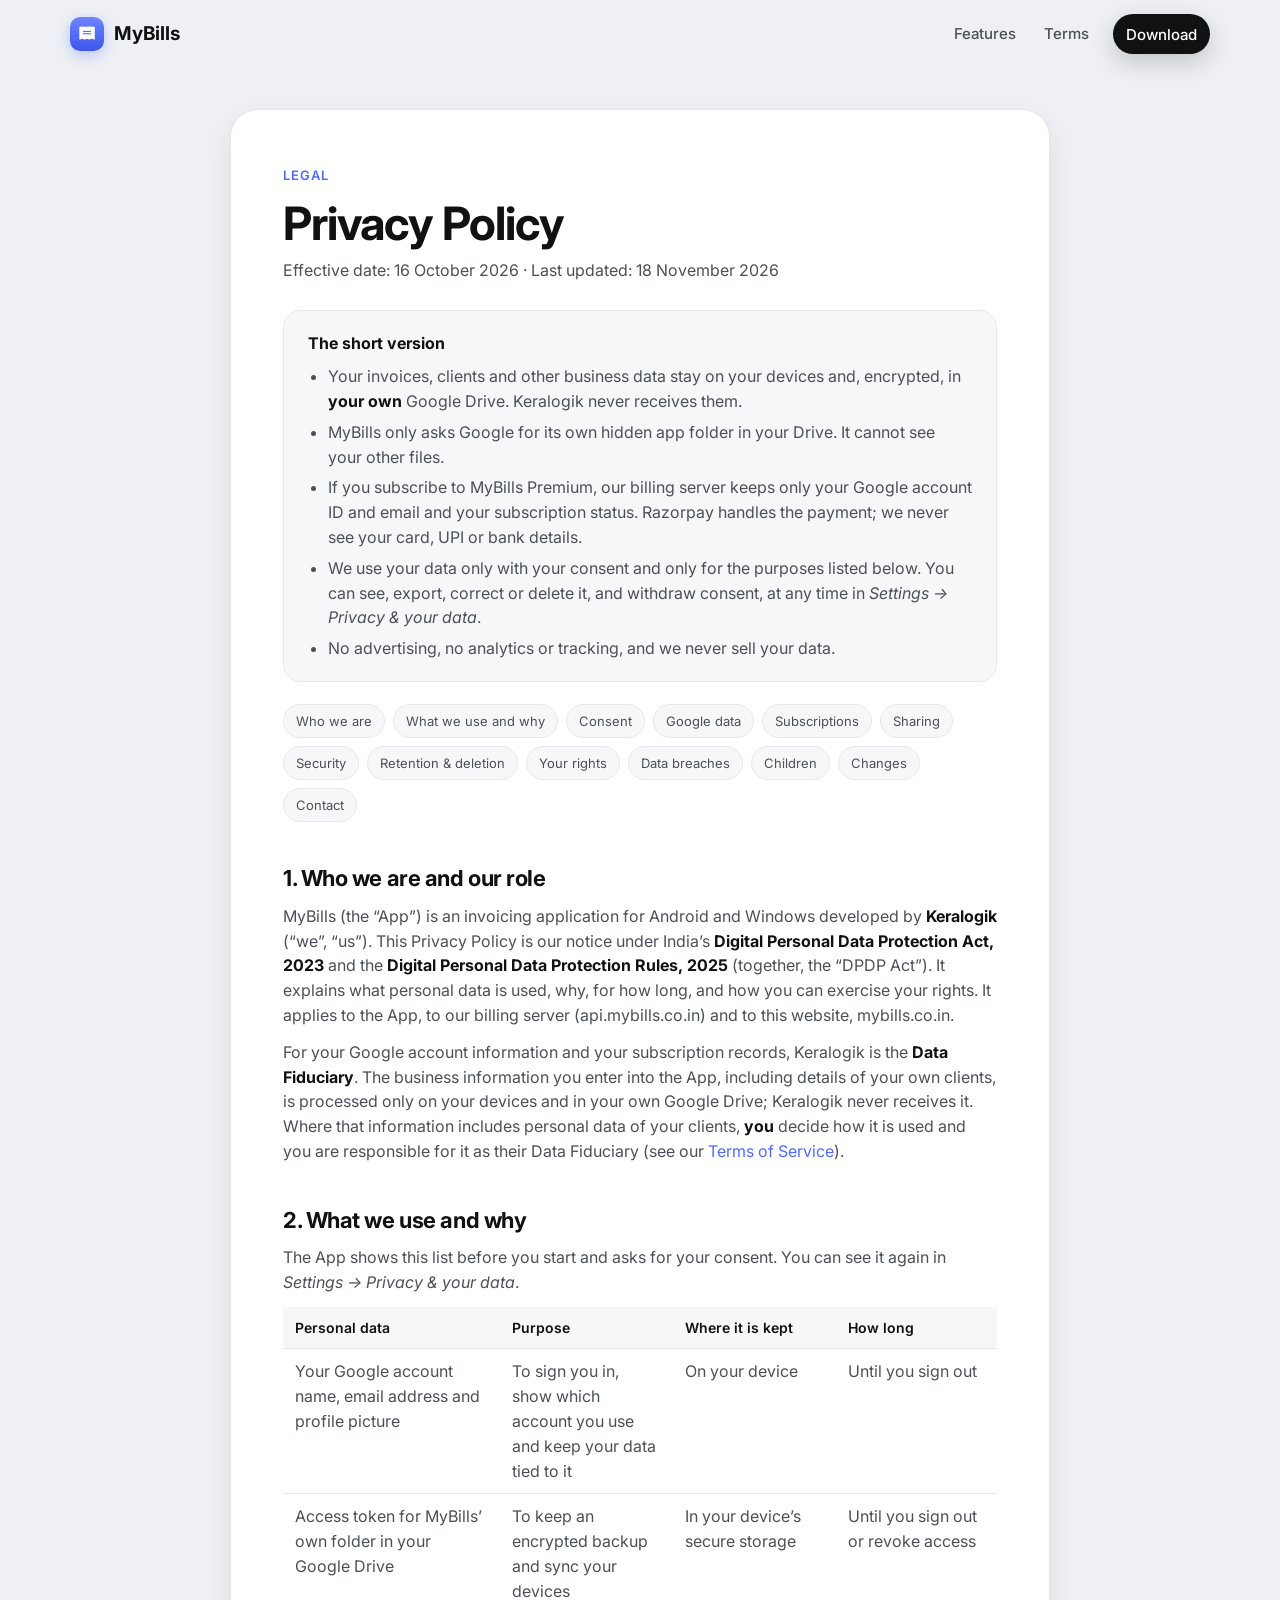
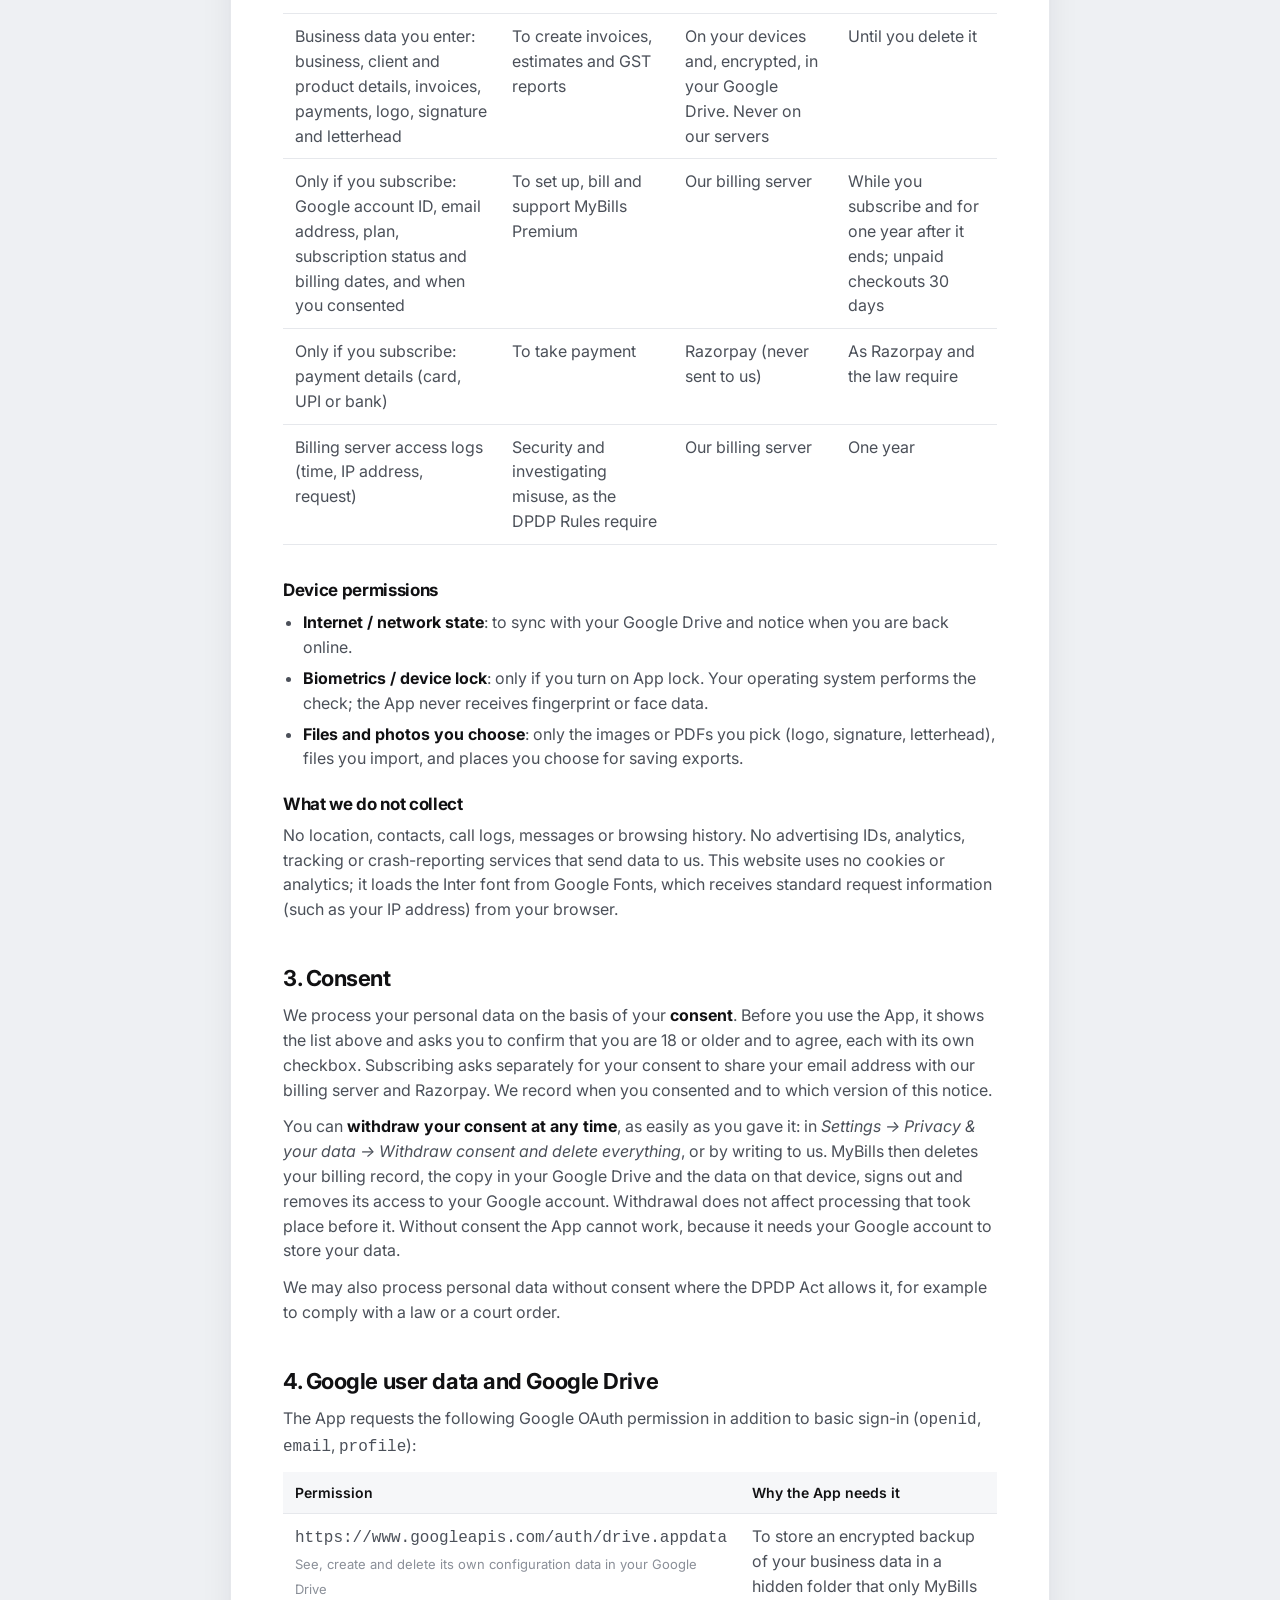
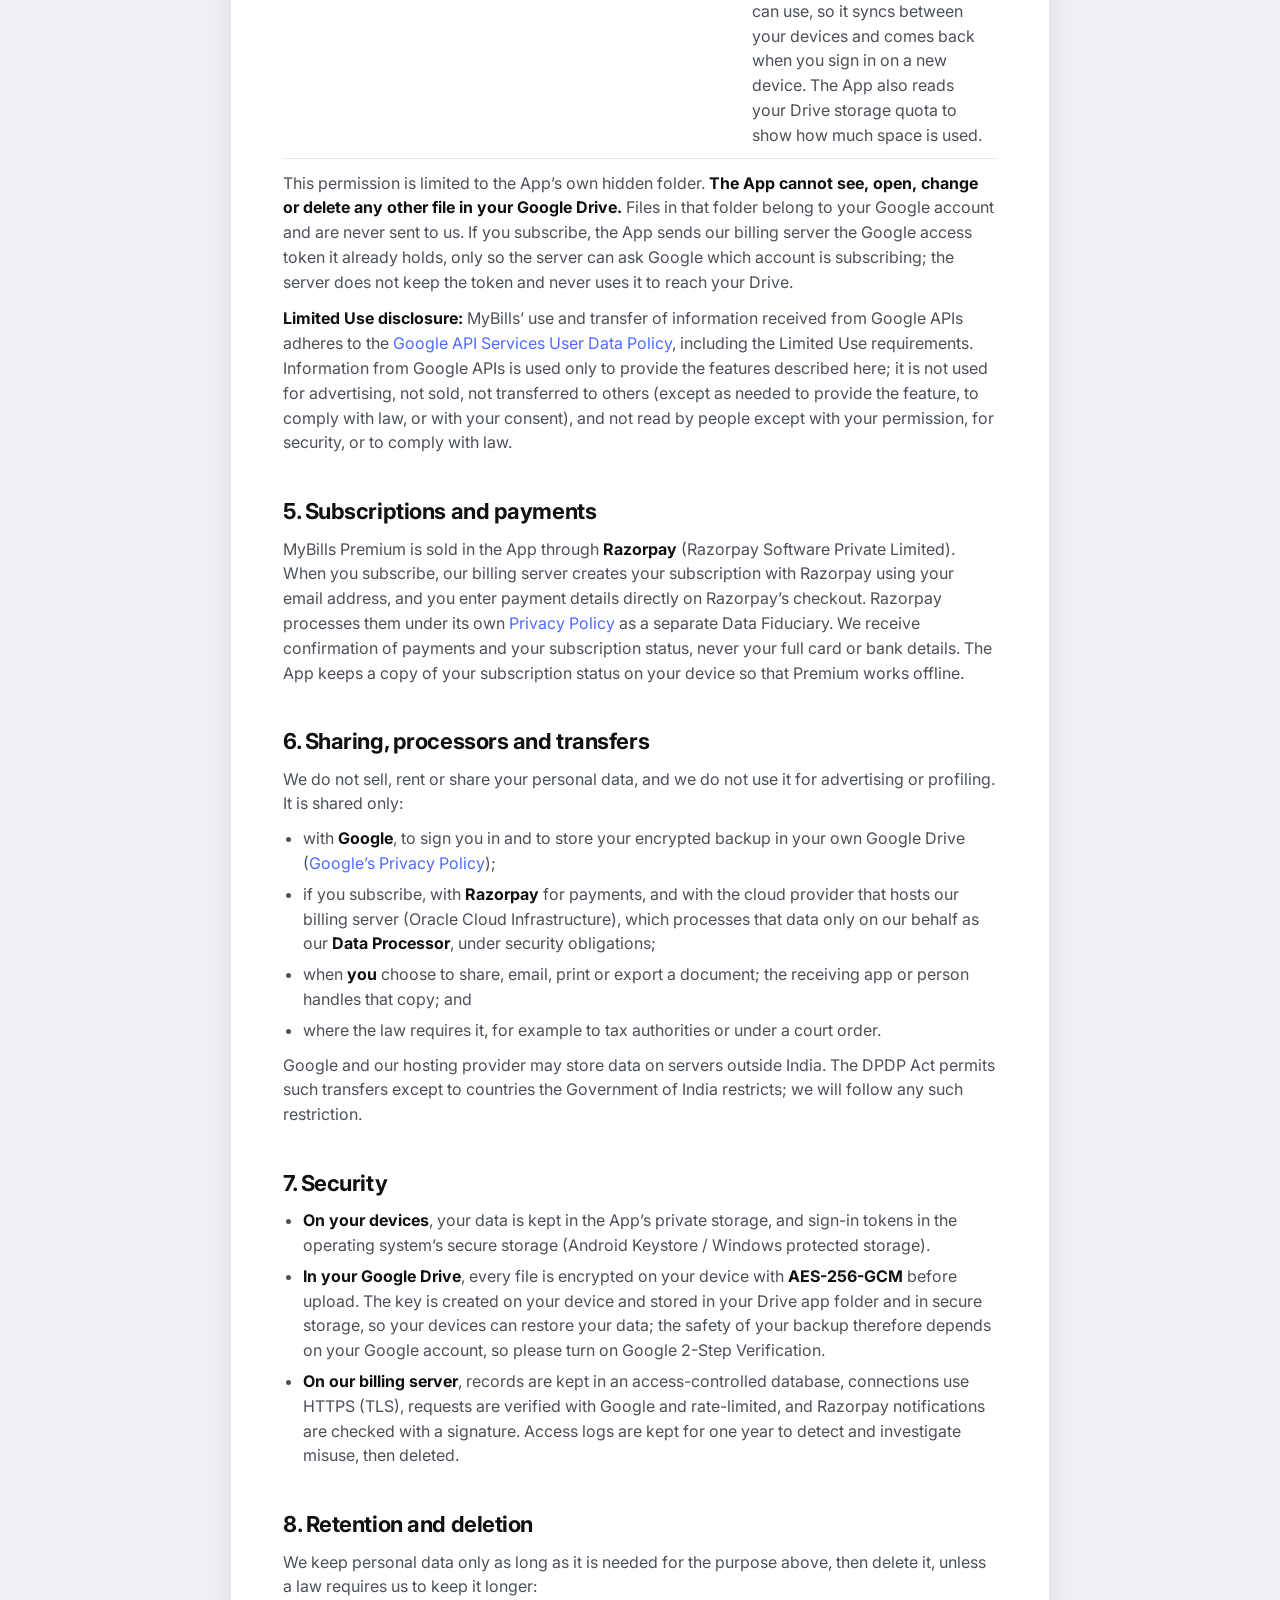
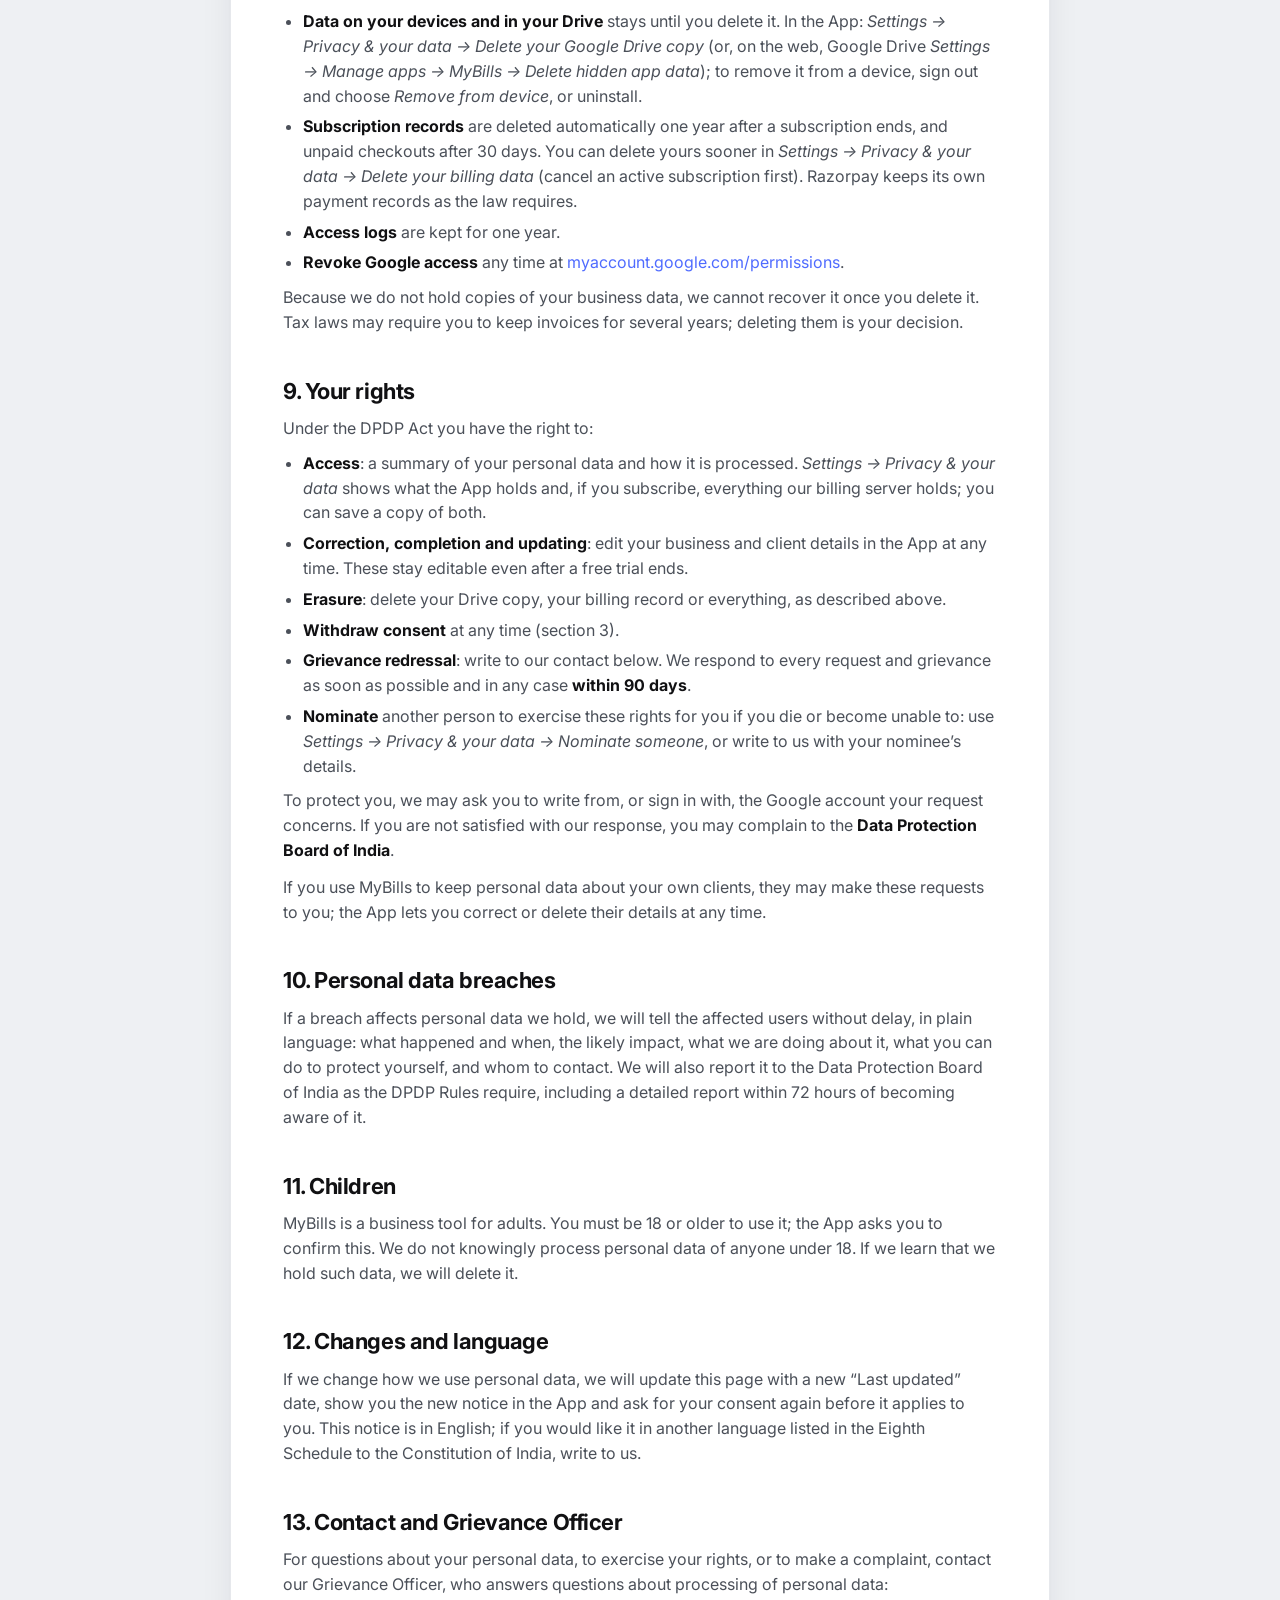
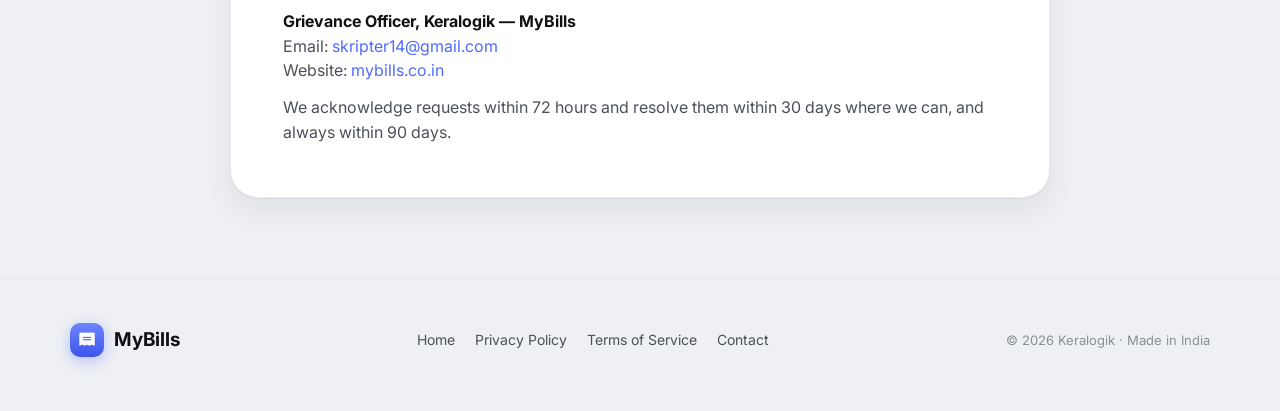
==== commit fb129a46: "Privacy Policy and Terms for the DPDP Act, 2023 - Privacy Policy rewritten as the DPDP notice: roles" ====
--- a/privacy.html
+++ b/privacy.html
@@ -34,109 +34,114 @@
     <div class="summary">
       <strong>The short version</strong>
       <ul>
-        <li>MyBills does not run servers that store your invoices, clients or other business data.</li>
-        <li>Your data is kept on your devices and, if you keep backup on, in a private app folder in <strong>your own</strong> Google Drive, encrypted before upload.</li>
-        <li>MyBills only asks Google for access to its own app data folder — it cannot see your other Drive files.</li>
-        <li>If you subscribe to MyBills Premium, our billing server keeps only your Google account email and ID and the status of your subscription. Payments are handled by Razorpay; we never see your card, UPI or bank details.</li>
-        <li>No advertising, no analytics or tracking SDKs, and we never sell or share your data.</li>
+        <li>Your invoices, clients and other business data stay on your devices and, encrypted, in <strong>your own</strong> Google Drive. Keralogik never receives them.</li>
+        <li>MyBills only asks Google for its own hidden app folder in your Drive. It cannot see your other files.</li>
+        <li>If you subscribe to MyBills Premium, our billing server keeps only your Google account ID and email and your subscription status. Razorpay handles the payment; we never see your card, UPI or bank details.</li>
+        <li>We use your data only with your consent and only for the purposes listed below. You can see, export, correct or delete it, and withdraw consent, at any time in <em>Settings → Privacy &amp; your data</em>.</li>
+        <li>No advertising, no analytics or tracking, and we never sell your data.</li>
       </ul>
     </div>
 
     <nav class="toc" aria-label="Contents">
-      <a href="#who">Who we are</a><a href="#collect">What we access</a><a href="#google">Google user data</a><a href="#payments">Subscriptions</a><a href="#use">How it's used</a>
-      <a href="#security">Security</a><a href="#sharing">Sharing</a><a href="#deletion">Retention &amp; deletion</a><a href="#rights">Your rights</a>
-      <a href="#children">Children</a><a href="#changes">Changes</a><a href="#contact">Contact</a>
+      <a href="#who">Who we are</a><a href="#notice">What we use and why</a><a href="#consent">Consent</a><a href="#google">Google data</a>
+      <a href="#payments">Subscriptions</a><a href="#sharing">Sharing</a><a href="#security">Security</a><a href="#deletion">Retention &amp; deletion</a>
+      <a href="#rights">Your rights</a><a href="#breach">Data breaches</a><a href="#children">Children</a><a href="#changes">Changes</a><a href="#contact">Contact</a>
     </nav>
 
-    <h2 id="who">1. Who we are</h2>
-    <p>MyBills (the “App”) is an invoicing application for Android and Windows developed by <strong>Keralogik</strong> (“we”, “us”). This policy explains what information the App accesses, how it is used and the choices you have. It applies to the App and to this website, mybills.co.in.</p>
+    <h2 id="who">1. Who we are and our role</h2>
+    <p>MyBills (the “App”) is an invoicing application for Android and Windows developed by <strong>Keralogik</strong> (“we”, “us”). This Privacy Policy is our notice under India’s <strong>Digital Personal Data Protection Act, 2023</strong> and the <strong>Digital Personal Data Protection Rules, 2025</strong> (together, the “DPDP Act”). It explains what personal data is used, why, for how long, and how you can exercise your rights. It applies to the App, to our billing server (api.mybills.co.in) and to this website, mybills.co.in.</p>
+    <p>For your Google account information and your subscription records, Keralogik is the <strong>Data Fiduciary</strong>. The business information you enter into the App, including details of your own clients, is processed only on your devices and in your own Google Drive; Keralogik never receives it. Where that information includes personal data of your clients, <strong>you</strong> decide how it is used and you are responsible for it as their Data Fiduciary (see our <a href="terms.html#dpdp">Terms of Service</a>).</p>
 
-    <h2 id="collect">2. Information the App accesses</h2>
-    <h3>2.1 Information you enter</h3>
-    <p>To create invoices you enter business information such as your business name, GSTIN, PAN, address, contact details, logo, bank account and UPI details, signatures and letterhead images; client details such as names, GSTINs, addresses, emails and phone numbers; products and services, prices and tax rates; and documents, payments, notes and settings. We call this <strong>Your Business Data</strong>. You decide what to enter. Your Business Data may include personal data about your clients, for which you are responsible as the business that collected it.</p>
-    <h3>2.2 Google account information</h3>
-    <p>When you sign in with Google, the App receives your Google account <strong>name, email address and profile picture</strong> (through the <code>openid</code>, <code>email</code> and <code>profile</code> permissions) and an access token for Google Drive. These are used only to show which account you are signed in with, to keep your data tied to the right account and to connect to your Google Drive.</p>
-    <h3>2.3 Device permissions</h3>
+    <h2 id="notice">2. What we use and why</h2>
+    <p>The App shows this list before you start and asks for your consent. You can see it again in <em>Settings → Privacy &amp; your data</em>.</p>
+    <div class="table-wrap"><table>
+      <tr><th>Personal data</th><th>Purpose</th><th>Where it is kept</th><th>How long</th></tr>
+      <tr><td>Your Google account name, email address and profile picture</td><td>To sign you in, show which account you use and keep your data tied to it</td><td>On your device</td><td>Until you sign out</td></tr>
+      <tr><td>Access token for MyBills’ own folder in your Google Drive</td><td>To keep an encrypted backup and sync your devices</td><td>In your device’s secure storage</td><td>Until you sign out or revoke access</td></tr>
+      <tr><td>Business data you enter: business, client and product details, invoices, payments, logo, signature and letterhead</td><td>To create invoices, estimates and GST reports</td><td>On your devices and, encrypted, in your Google Drive. Never on our servers</td><td>Until you delete it</td></tr>
+      <tr><td>Only if you subscribe: Google account ID, email address, plan, subscription status and billing dates, and when you consented</td><td>To set up, bill and support MyBills Premium</td><td>Our billing server</td><td>While you subscribe and for one year after it ends; unpaid checkouts 30 days</td></tr>
+      <tr><td>Only if you subscribe: payment details (card, UPI or bank)</td><td>To take payment</td><td>Razorpay (never sent to us)</td><td>As Razorpay and the law require</td></tr>
+      <tr><td>Billing server access logs (time, IP address, request)</td><td>Security and investigating misuse, as the DPDP Rules require</td><td>Our billing server</td><td>One year</td></tr>
+    </table></div>
+    <h3>Device permissions</h3>
     <ul>
-      <li><strong>Internet / network state</strong> — to sync with your Google Drive and detect when you are back online.</li>
-      <li><strong>Biometrics / device lock</strong> — only if you turn on App lock; the check is performed by your operating system and the App never receives your fingerprint or face data.</li>
-      <li><strong>Files and photos you choose</strong> — only the specific images you pick (logo, signature, letterhead) or files you import, and locations you choose for saving exports.</li>
+      <li><strong>Internet / network state</strong>: to sync with your Google Drive and notice when you are back online.</li>
+      <li><strong>Biometrics / device lock</strong>: only if you turn on App lock. Your operating system performs the check; the App never receives fingerprint or face data.</li>
+      <li><strong>Files and photos you choose</strong>: only the images or PDFs you pick (logo, signature, letterhead), files you import, and places you choose for saving exports.</li>
     </ul>
-    <h3 id="payments">2.4 Subscription and payment information</h3>
-    <p>If you subscribe to MyBills Premium, the App connects to our billing server, operated by Keralogik. To identify you, the App sends the server the Google access token it already holds; the server only asks Google which account the token belongs to. It does not store the token and does not use it to access your Google Drive or any other Google data.</p>
-    <p>Our billing server keeps:</p>
-    <ul>
-      <li>your Google account ID and email address;</li>
-      <li>the plan you chose (monthly or yearly), your Razorpay subscription ID and its status; and</li>
-      <li>the dates of your billing periods and of any cancellation.</li>
-    </ul>
-    <p>You pay on <strong>Razorpay's</strong> secure checkout. Razorpay collects and processes your payment details, such as card, UPI or bank details, under its own privacy policy. We receive confirmation of payments and the status of your subscription, but never your full card or bank details. The App also keeps a copy of your subscription status on your device, so Premium keeps working when you are offline.</p>
-    <h3>2.5 What we do not collect</h3>
-    <p>We do not operate servers that receive Your Business Data. The App contains no advertising, no analytics or tracking SDKs and no crash-reporting services that send data to us. We do not collect your location, contacts, call logs, messages or browsing history. This website uses no cookies or analytics; it loads the Inter font from Google Fonts, which receives standard request information (such as your IP address) from your browser.</p>
+    <h3>What we do not collect</h3>
+    <p>No location, contacts, call logs, messages or browsing history. No advertising IDs, analytics, tracking or crash-reporting services that send data to us. This website uses no cookies or analytics; it loads the Inter font from Google Fonts, which receives standard request information (such as your IP address) from your browser.</p>
 
-    <h2 id="google">3. Google user data and Google Drive</h2>
-    <p>The App requests the following Google OAuth permission in addition to basic sign-in:</p>
+    <h2 id="consent">3. Consent</h2>
+    <p>We process your personal data on the basis of your <strong>consent</strong>. Before you use the App, it shows the list above and asks you to confirm that you are 18 or older and to agree, each with its own checkbox. Subscribing asks separately for your consent to share your email address with our billing server and Razorpay. We record when you consented and to which version of this notice.</p>
+    <p>You can <strong>withdraw your consent at any time</strong>, as easily as you gave it: in <em>Settings → Privacy &amp; your data → Withdraw consent and delete everything</em>, or by writing to us. MyBills then deletes your billing record, the copy in your Google Drive and the data on that device, signs out and removes its access to your Google account. Withdrawal does not affect processing that took place before it. Without consent the App cannot work, because it needs your Google account to store your data.</p>
+    <p>We may also process personal data without consent where the DPDP Act allows it, for example to comply with a law or a court order.</p>
+
+    <h2 id="google">4. Google user data and Google Drive</h2>
+    <p>The App requests the following Google OAuth permission in addition to basic sign-in (<code>openid</code>, <code>email</code>, <code>profile</code>):</p>
     <div class="table-wrap"><table>
       <tr><th>Permission</th><th>Why the App needs it</th></tr>
-      <tr><td><code>https://www.googleapis.com/auth/drive.appdata</code><br><span class="tiny">See, create and delete its own configuration data in your Google Drive</span></td><td>To store an encrypted backup of Your Business Data in a hidden folder that only MyBills can use, so your data syncs between your devices and is restored when you sign in on a new device. The App also reads your Drive storage quota to show how much space is used and available.</td></tr>
+      <tr><td><code>https://www.googleapis.com/auth/drive.appdata</code><br><span class="tiny">See, create and delete its own configuration data in your Google Drive</span></td><td>To store an encrypted backup of your business data in a hidden folder that only MyBills can use, so it syncs between your devices and comes back when you sign in on a new device. The App also reads your Drive storage quota to show how much space is used.</td></tr>
     </table></div>
-    <p>This permission is limited to the App's own hidden app data folder. <strong>The App cannot see, open, modify or delete any other file in your Google Drive.</strong> Files in the app data folder are stored in your Google account and count toward your Google storage. They are never transmitted to us.</p>
-    <p>If you subscribe to Premium, your Google account ID and email address are also shared with our billing server, as described in section 2.4, only to link your subscription to your account.</p>
-    <p><strong>Limited Use disclosure:</strong> MyBills' use and transfer of information received from Google APIs to any other app will adhere to the <a href="https://developers.google.com/terms/api-services-user-data-policy" rel="noopener" target="_blank">Google API Services User Data Policy</a>, including the Limited Use requirements. In particular, information obtained through Google APIs is used only to provide and improve the user-facing features described in this policy; it is not used for advertising, is not sold, is not transferred to third parties (except as necessary to provide the feature, to comply with law, or with your consent), and is not read by humans except with your explicit permission, for security purposes, or to comply with law.</p>
+    <p>This permission is limited to the App’s own hidden folder. <strong>The App cannot see, open, change or delete any other file in your Google Drive.</strong> Files in that folder belong to your Google account and are never sent to us. If you subscribe, the App sends our billing server the Google access token it already holds, only so the server can ask Google which account is subscribing; the server does not keep the token and never uses it to reach your Drive.</p>
+    <p><strong>Limited Use disclosure:</strong> MyBills’ use and transfer of information received from Google APIs adheres to the <a href="https://developers.google.com/terms/api-services-user-data-policy" rel="noopener" target="_blank">Google API Services User Data Policy</a>, including the Limited Use requirements. Information from Google APIs is used only to provide the features described here; it is not used for advertising, not sold, not transferred to others (except as needed to provide the feature, to comply with law, or with your consent), and not read by people except with your permission, for security, or to comply with law.</p>
 
-    <h2 id="use">4. How information is used</h2>
+    <h2 id="payments">5. Subscriptions and payments</h2>
+    <p>MyBills Premium is sold in the App through <strong>Razorpay</strong> (Razorpay Software Private Limited). When you subscribe, our billing server creates your subscription with Razorpay using your email address, and you enter payment details directly on Razorpay’s checkout. Razorpay processes them under its own <a href="https://razorpay.com/privacy/" rel="noopener" target="_blank">Privacy Policy</a> as a separate Data Fiduciary. We receive confirmation of payments and your subscription status, never your full card or bank details. The App keeps a copy of your subscription status on your device so that Premium works offline.</p>
+
+    <h2 id="sharing">6. Sharing, processors and transfers</h2>
+    <p>We do not sell, rent or share your personal data, and we do not use it for advertising or profiling. It is shared only:</p>
     <ul>
-      <li>To create, display, print, share and export your invoices and other documents.</li>
-      <li>To calculate taxes and prepare GST reports and exports on your device.</li>
-      <li>To back up and synchronise Your Business Data between your devices through your Google Drive.</li>
-      <li>To show your signed-in account and your Drive storage usage.</li>
-      <li>To provide App lock and keep your data secure.</li>
-      <li>To check, manage and bill your MyBills Premium subscription, and to answer your billing questions.</li>
+      <li>with <strong>Google</strong>, to sign you in and to store your encrypted backup in your own Google Drive (<a href="https://policies.google.com/privacy" rel="noopener" target="_blank">Google’s Privacy Policy</a>);</li>
+      <li>if you subscribe, with <strong>Razorpay</strong> for payments, and with the cloud provider that hosts our billing server (Oracle Cloud Infrastructure), which processes that data only on our behalf as our <strong>Data Processor</strong>, under security obligations;</li>
+      <li>when <strong>you</strong> choose to share, email, print or export a document; the receiving app or person handles that copy; and</li>
+      <li>where the law requires it, for example to tax authorities or under a court order.</li>
     </ul>
-    <p>Apart from subscription checks, all processing happens on your devices. We do not use your data for profiling, advertising or automated decision-making.</p>
+    <p>Google and our hosting provider may store data on servers outside India. The DPDP Act permits such transfers except to countries the Government of India restricts; we will follow any such restriction.</p>
 
-    <h2 id="security">5. Storage and security</h2>
+    <h2 id="security">7. Security</h2>
     <ul>
-      <li><strong>On your device</strong>, Your Business Data is stored in the App's private storage. Sign-in tokens are kept in the operating system's secure storage (Android Keystore / Windows protected storage).</li>
-      <li><strong>In your Google Drive</strong>, every file is encrypted on your device with <strong>AES-256-GCM</strong> before upload. The encryption key is generated on your device and is stored in your Drive app data folder and in your device's secure storage, so your devices can restore your data automatically when you sign in. Because the key is kept with your Google account, the security of your backup depends on the security of your Google account — we strongly recommend enabling Google 2-Step Verification.</li>
-      <li><strong>On our billing server</strong>, subscription records are kept in a database that only we can access.</li>
-      <li>Connections to Google, to our billing server and to Razorpay use HTTPS (TLS).</li>
+      <li><strong>On your devices</strong>, your data is kept in the App’s private storage, and sign-in tokens in the operating system’s secure storage (Android Keystore / Windows protected storage).</li>
+      <li><strong>In your Google Drive</strong>, every file is encrypted on your device with <strong>AES-256-GCM</strong> before upload. The key is created on your device and stored in your Drive app folder and in secure storage, so your devices can restore your data; the safety of your backup therefore depends on your Google account, so please turn on Google 2-Step Verification.</li>
+      <li><strong>On our billing server</strong>, records are kept in an access-controlled database, connections use HTTPS (TLS), requests are verified with Google and rate-limited, and Razorpay notifications are checked with a signature. Access logs are kept for one year to detect and investigate misuse, then deleted.</li>
     </ul>
-    <p>No method of storage or transmission is completely secure, but we design the App to keep your data under your control.</p>
 
-    <h2 id="sharing">6. Sharing and disclosure</h2>
-    <p>We do not sell, rent or share Your Business Data or Google user data. Information leaves your device only:</p>
+    <h2 id="deletion">8. Retention and deletion</h2>
+    <p>We keep personal data only as long as it is needed for the purpose above, then delete it, unless a law requires us to keep it longer:</p>
     <ul>
-      <li>to <strong>Google</strong>, to sign you in and to store your encrypted backup in your own Google Drive (governed by <a href="https://policies.google.com/privacy" rel="noopener" target="_blank">Google's Privacy Policy</a>);</li>
-      <li>to <strong>our billing server</strong> and to <strong>Razorpay</strong> (Razorpay Software Private Limited), if you subscribe to Premium. We create your subscription with Razorpay using your email address, and you enter your payment details directly on Razorpay's checkout (governed by <a href="https://razorpay.com/privacy/" rel="noopener" target="_blank">Razorpay's Privacy Policy</a>). The company that hosts our billing server stores its data on our behalf; and</li>
-      <li>when <strong>you</strong> choose to share, email, print or export a document — for example sending an invoice PDF through WhatsApp or email. The receiving app or person handles that copy under their own terms.</li>
+      <li><strong>Data on your devices and in your Drive</strong> stays until you delete it. In the App: <em>Settings → Privacy &amp; your data → Delete your Google Drive copy</em> (or, on the web, Google Drive <em>Settings → Manage apps → MyBills → Delete hidden app data</em>); to remove it from a device, sign out and choose <em>Remove from device</em>, or uninstall.</li>
+      <li><strong>Subscription records</strong> are deleted automatically one year after a subscription ends, and unpaid checkouts after 30 days. You can delete yours sooner in <em>Settings → Privacy &amp; your data → Delete your billing data</em> (cancel an active subscription first). Razorpay keeps its own payment records as the law requires.</li>
+      <li><strong>Access logs</strong> are kept for one year.</li>
+      <li><strong>Revoke Google access</strong> any time at <a href="https://myaccount.google.com/permissions" rel="noopener" target="_blank">myaccount.google.com/permissions</a>.</li>
     </ul>
-    <p>We may also disclose subscription records where required by law, for example to tax authorities.</p>
+    <p>Because we do not hold copies of your business data, we cannot recover it once you delete it. Tax laws may require you to keep invoices for several years; deleting them is your decision.</p>
 
-    <h2 id="deletion">7. Retention and deletion</h2>
-    <p>Your data is kept for as long as you keep it in the App and in your Google Drive. You can delete it at any time:</p>
+    <h2 id="rights">9. Your rights</h2>
+    <p>Under the DPDP Act you have the right to:</p>
     <ul>
-      <li><strong>Cloud copy:</strong> in the App, go to <em>Settings → Data &amp; backup → Delete cloud data</em>. This removes all MyBills files from your Google Drive app data folder. You can also remove it from Google Drive on the web: <em>Settings → Manage apps → MyBills → Options → Delete hidden app data</em>.</li>
-      <li><strong>Device copy:</strong> sign out and choose <em>Remove from device</em>, or uninstall the App.</li>
-      <li><strong>Subscription records:</strong> we keep these while you are a subscriber and afterwards for as long as tax and accounting law requires. Cancelling a subscription does not delete them. You can ask us to delete any records we are not legally required to keep.</li>
-      <li><strong>Revoke access:</strong> remove MyBills from your Google account at <a href="https://myaccount.google.com/permissions" rel="noopener" target="_blank">myaccount.google.com/permissions</a>.</li>
+      <li><strong>Access</strong>: a summary of your personal data and how it is processed. <em>Settings → Privacy &amp; your data</em> shows what the App holds and, if you subscribe, everything our billing server holds; you can save a copy of both.</li>
+      <li><strong>Correction, completion and updating</strong>: edit your business and client details in the App at any time. These stay editable even after a free trial ends.</li>
+      <li><strong>Erasure</strong>: delete your Drive copy, your billing record or everything, as described above.</li>
+      <li><strong>Withdraw consent</strong> at any time (section 3).</li>
+      <li><strong>Grievance redressal</strong>: write to our contact below. We respond to every request and grievance as soon as possible and in any case <strong>within 90 days</strong>.</li>
+      <li><strong>Nominate</strong> another person to exercise these rights for you if you die or become unable to: use <em>Settings → Privacy &amp; your data → Nominate someone</em>, or write to us with your nominee’s details.</li>
     </ul>
-    <p>Because we do not hold copies of Your Business Data, we cannot recover it once you delete it. Please note that tax laws may require you to retain invoices for a number of years; deleting data is your decision and responsibility.</p>
+    <p>To protect you, we may ask you to write from, or sign in with, the Google account your request concerns. If you are not satisfied with our response, you may complain to the <strong>Data Protection Board of India</strong>.</p>
+    <p>If you use MyBills to keep personal data about your own clients, they may make these requests to you; the App lets you correct or delete their details at any time.</p>
 
-    <h2 id="rights">8. Your rights</h2>
-    <p>Under applicable law, including India's Digital Personal Data Protection Act, 2023, you may have rights to access, correct, erase and obtain information about the processing of your personal data, and to nominate another person to exercise your rights. Because your data is stored on your devices and in your Google account, you can access, correct, export and delete it directly in the App at any time. For subscription records held on our billing server, or for any other request or question, contact us using the details below and we will respond within a reasonable time.</p>
-    <p>If you use MyBills to store personal data about your own clients, you are responsible for handling that data lawfully and for responding to your clients' requests.</p>
+    <h2 id="breach">10. Personal data breaches</h2>
+    <p>If a breach affects personal data we hold, we will tell the affected users without delay, in plain language: what happened and when, the likely impact, what we are doing about it, what you can do to protect yourself, and whom to contact. We will also report it to the Data Protection Board of India as the DPDP Rules require, including a detailed report within 72 hours of becoming aware of it.</p>
 
-    <h2 id="children">9. Children</h2>
-    <p>MyBills is a business tool intended for adults. It is not directed at children, and we do not knowingly process personal data of anyone under 18.</p>
+    <h2 id="children">11. Children</h2>
+    <p>MyBills is a business tool for adults. You must be 18 or older to use it; the App asks you to confirm this. We do not knowingly process personal data of anyone under 18. If we learn that we hold such data, we will delete it.</p>
 
-    <h2 id="changes">10. Changes to this policy</h2>
-    <p>We may update this policy as the App evolves. We will post the updated version on this page with a new “Last updated” date and, for significant changes, notify you in the App or on this website before they take effect.</p>
+    <h2 id="changes">12. Changes and language</h2>
+    <p>If we change how we use personal data, we will update this page with a new “Last updated” date, show you the new notice in the App and ask for your consent again before it applies to you. This notice is in English; if you would like it in another language listed in the Eighth Schedule to the Constitution of India, write to us.</p>
 
-    <h2 id="contact">11. Contact and grievances</h2>
-    <p>For privacy questions, requests or complaints, contact our Grievance Officer:</p>
-    <p><strong>Keralogik — MyBills</strong><br>Email: <a href="mailto:skripter14@gmail.com">skripter14@gmail.com</a><br>Website: <a href="https://mybills.co.in/">mybills.co.in</a></p>
-    <p>We aim to acknowledge requests within 72 hours and resolve them within 30 days.</p>
+    <h2 id="contact">13. Contact and Grievance Officer</h2>
+    <p>For questions about your personal data, to exercise your rights, or to make a complaint, contact our Grievance Officer, who answers questions about processing of personal data:</p>
+    <p><strong>Grievance Officer, Keralogik — MyBills</strong><br>Email: <a href="mailto:skripter14@gmail.com">skripter14@gmail.com</a><br>Website: <a href="https://mybills.co.in/">mybills.co.in</a></p>
+    <p>We acknowledge requests within 72 hours and resolve them within 30 days where we can, and always within 90 days.</p>
   </article>
 </main>
 
--- a/style.css
+++ b/style.css
@@ -117,7 +117,7 @@
 .hero h1 { font-size: clamp(42px, 6vw, 72px); font-weight: 700; letter-spacing: -0.035em; margin: 18px 0; }
 .hero h1 .accent { background: linear-gradient(120deg, var(--brand), #8b5cf6 70%); -webkit-background-clip: text; background-clip: text; color: transparent; }
 .hero .lead { font-size: 19px; color: var(--ink-2); max-width: 560px; }
-.hero-cta { display: flex; flex-wrap: wrap; gap: 12px; margin: 30px 0 22px; }
+.hero-cta { display: flex; flex-wrap: wrap; gap: 12px; margin: 30px 0 14px; }
 .trust { display: flex; flex-wrap: wrap; gap: 8px; }
 
 .devices { position: relative; height: 640px; }
@@ -250,7 +250,7 @@
 .secure a { color: #9db0ff; }
 
 /* Download */
-.hero-note { margin: 14px 0 0; font-size: 14px; color: var(--ink-2); }
+.hero-note { margin: 0 0 18px; font-size: 14px; color: var(--ink-2); }
 .hero-note a { color: inherit; text-decoration: underline; text-underline-offset: 3px; }
 .premium { display: flex; align-items: center; justify-content: space-between; gap: 24px; margin-top: 18px; }
 .premium h3 { font-size: 22px; margin: 8px 0 6px; }
@@ -273,7 +273,9 @@
 .dl .head { display: flex; align-items: center; gap: 16px; }
 .dl h3 { font-size: 24px; }
 .dl ul { margin: 0; padding-left: 18px; color: var(--ink-2); font-size: 15px; display: grid; gap: 4px; }
-.dl .btn { align-self: flex-start; }
+.dl-actions { margin-top: auto; display: flex; align-items: center; flex-wrap: wrap; gap: 10px 18px; padding-top: 4px; }
+.dl-actions .tiny a { color: var(--ink-2); text-decoration: underline; text-underline-offset: 3px; }
+.dl h3 .badge { vertical-align: 4px; margin-left: 4px; }
 .note { font-size: 14px; color: var(--ink-3); }
 .badge { font-size: 12px; font-weight: 600; color: var(--violet); background: color-mix(in srgb, var(--violet) 14%, transparent); padding: 4px 10px; border-radius: 999px; }
 
@@ -351,7 +353,8 @@
   .hero { padding-top: 28px; }
   .hero .lead { font-size: 17px; }
   .hero-cta .btn { flex: 1 1 100%; }
-  .dl .btn { align-self: stretch; }
+  .dl-actions { flex-direction: column; align-items: stretch; }
+  .dl-actions .tiny { text-align: center; }
   .phone { width: 264px; }
   .phones .phone { width: 46%; max-width: 230px; border-radius: 30px; padding: 6px; }
   .phones .phone .screen { border-radius: 25px; }
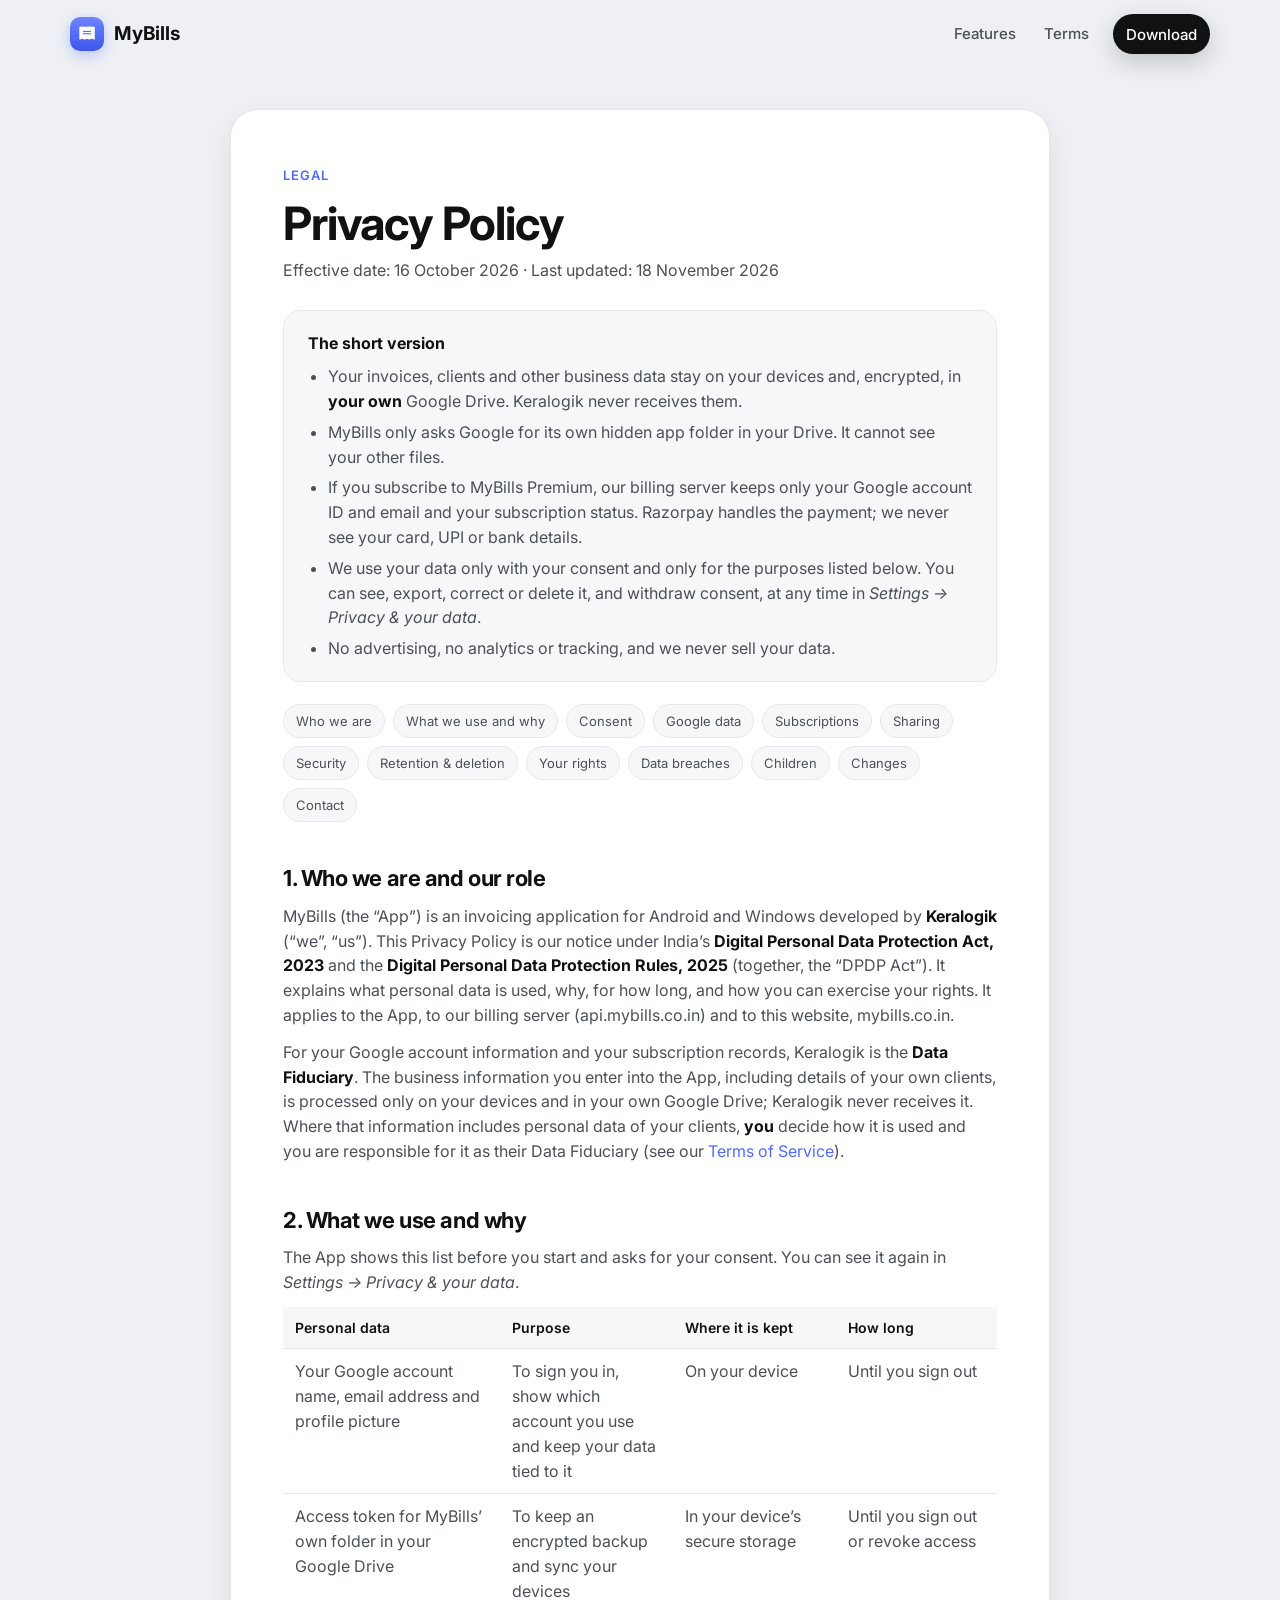
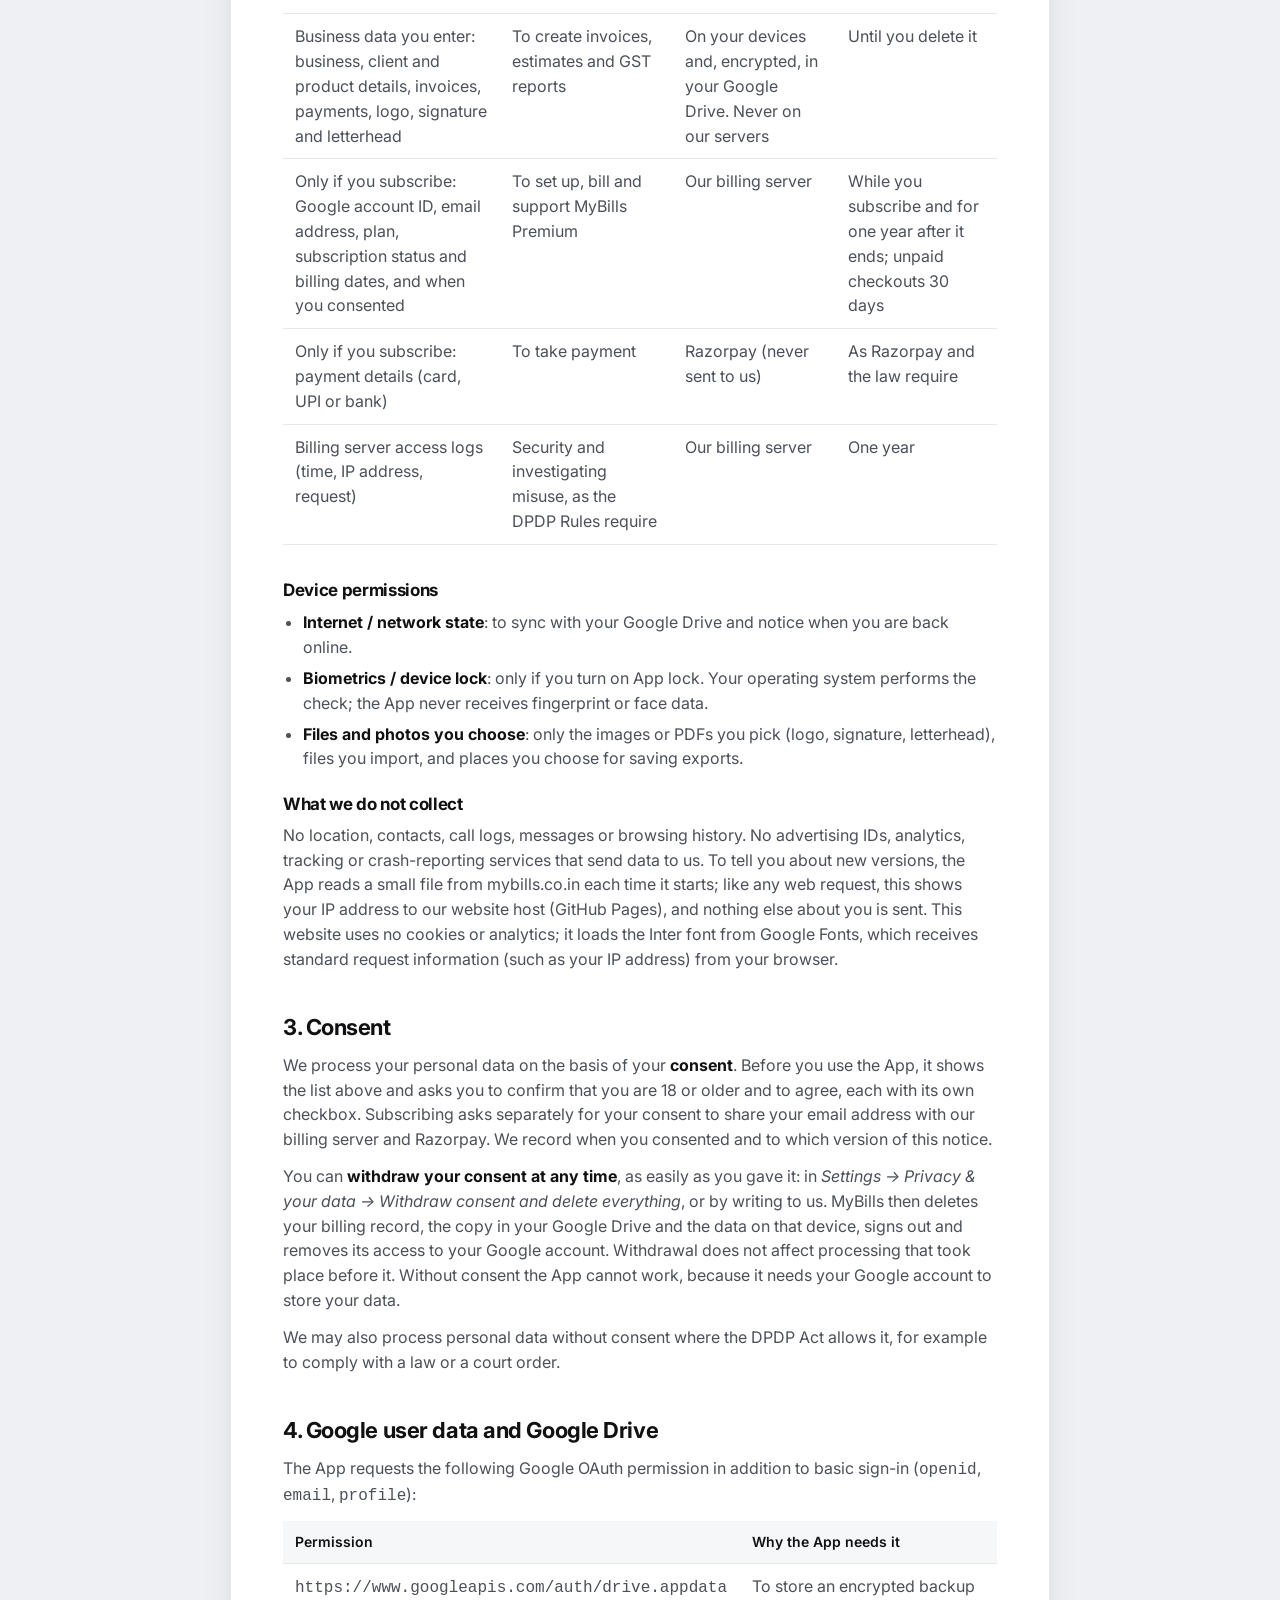
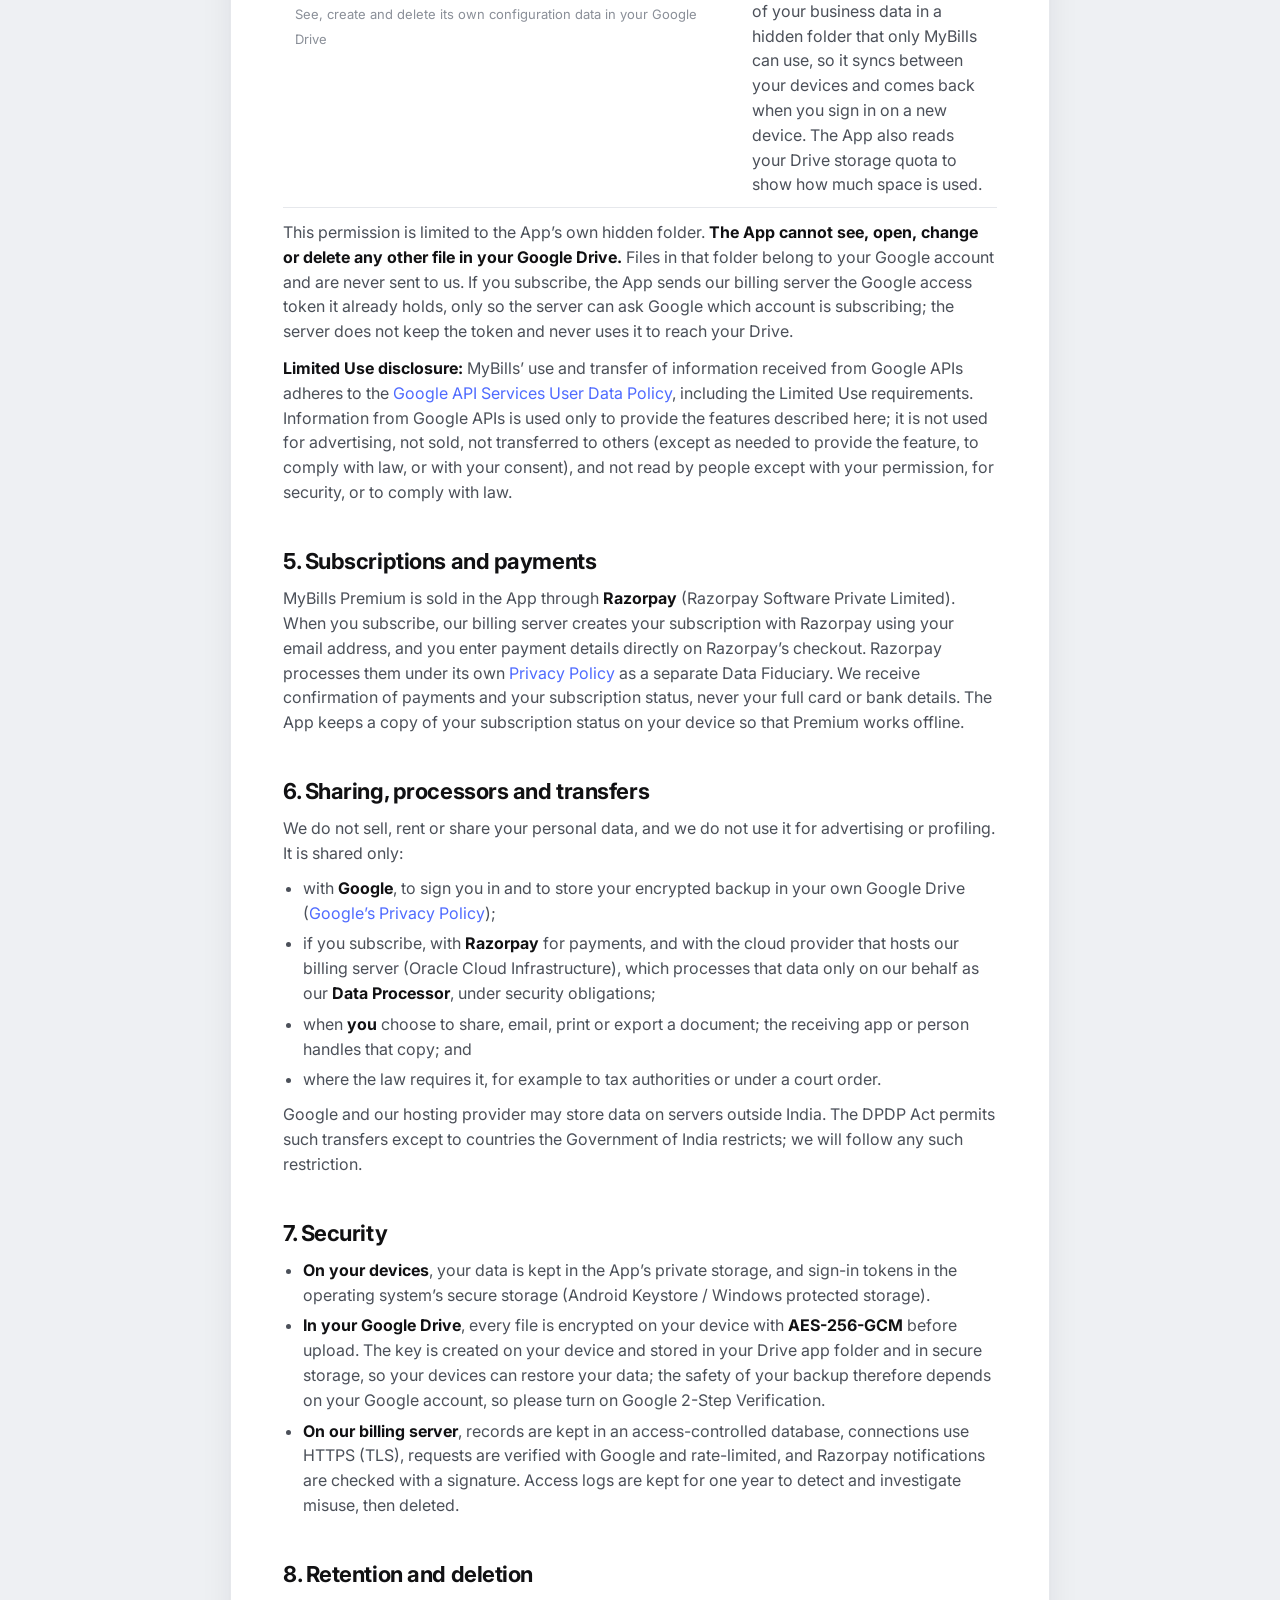
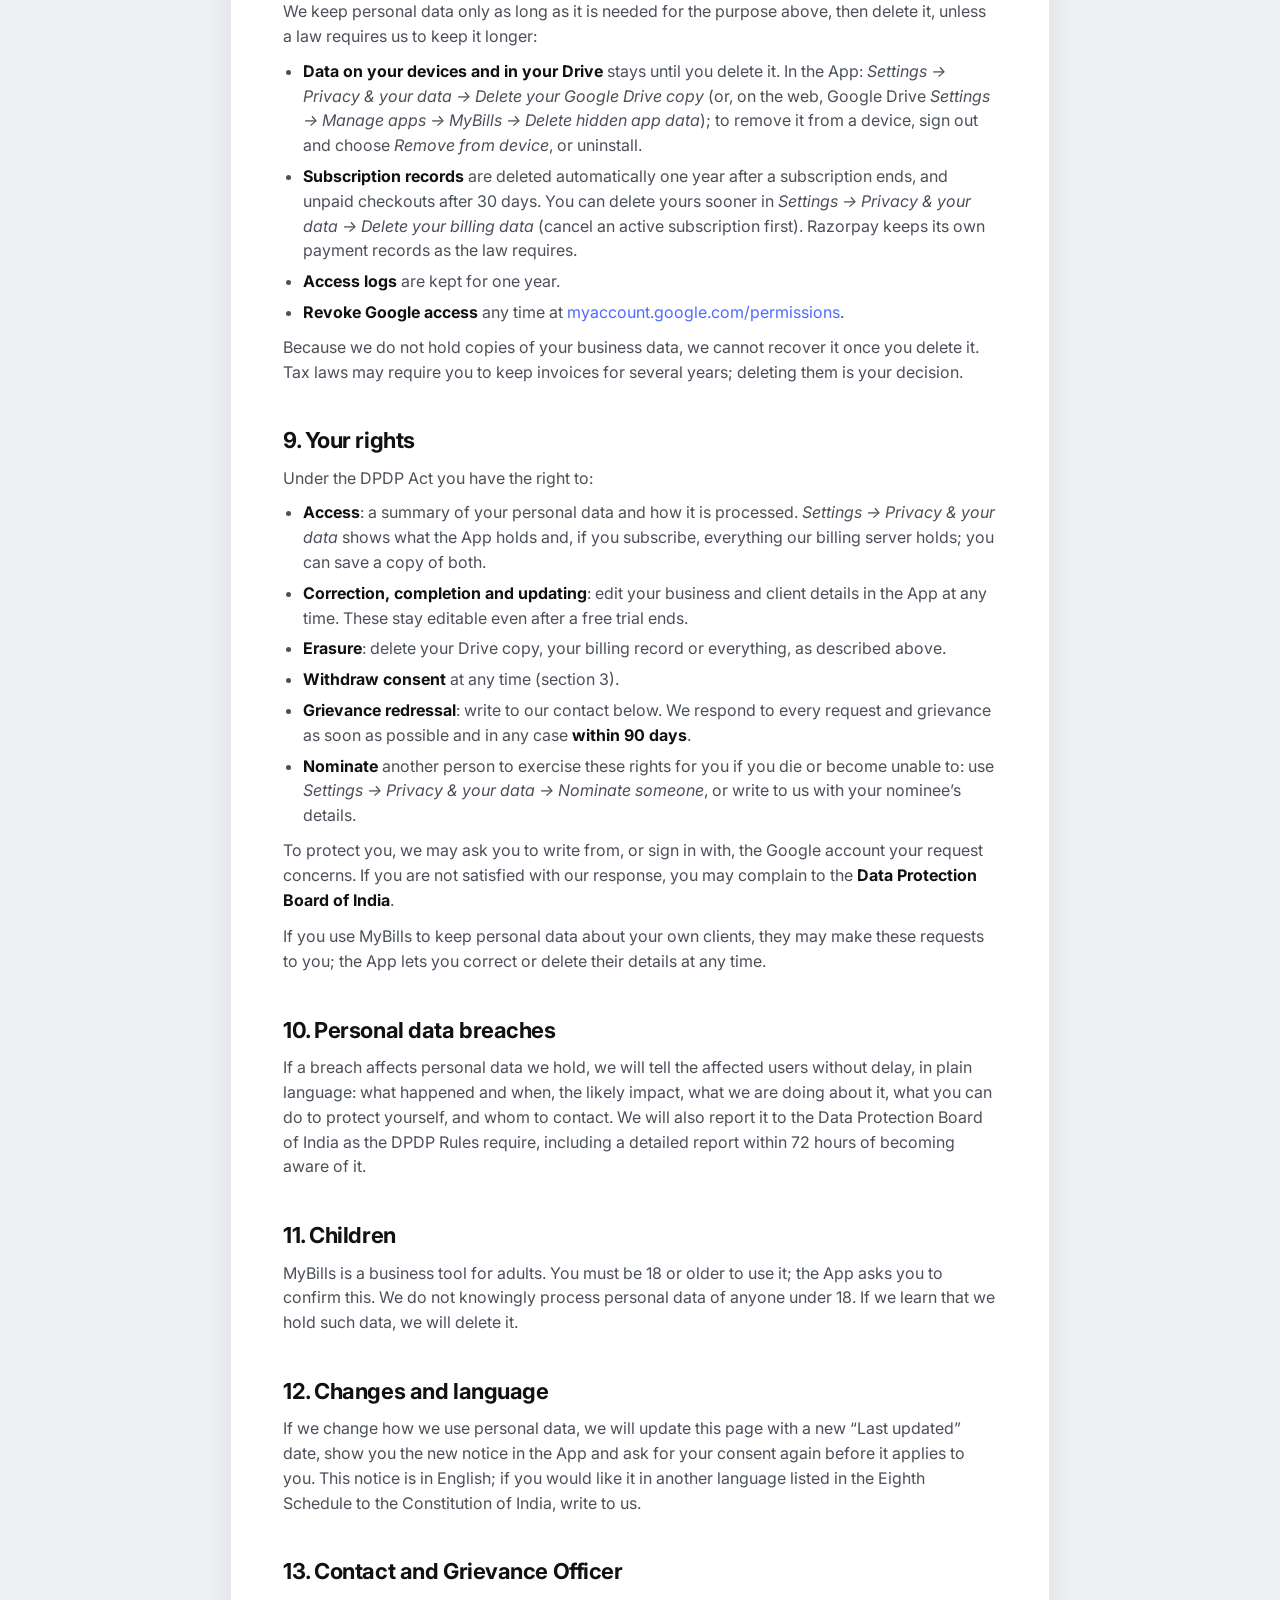
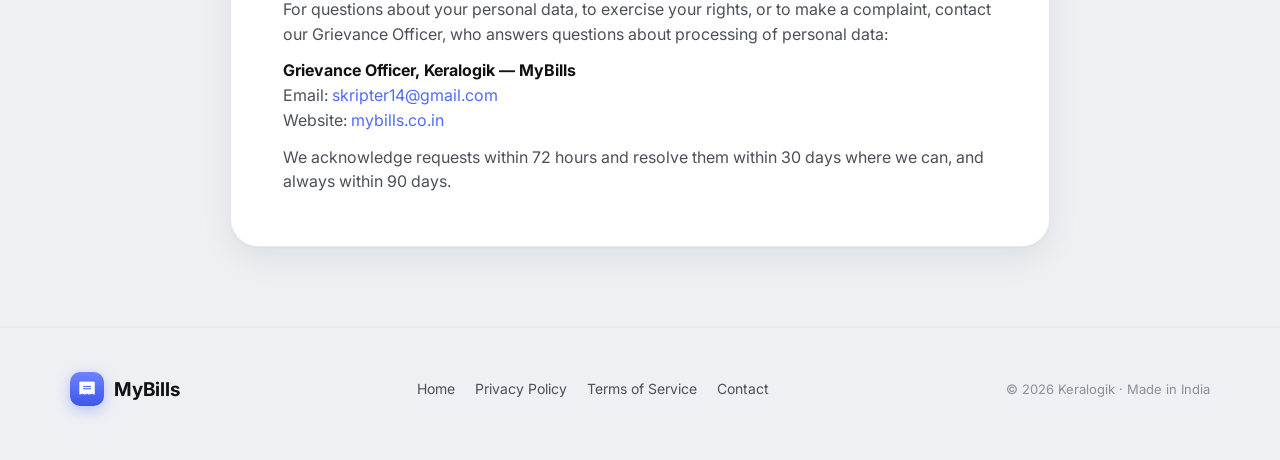
==== commit 8a1b7c20: "Add version.json for in-app update notices; note it in the Privacy Policy Co-Authored-By: Claude Opu" ====
--- a/privacy.html
+++ b/privacy.html
@@ -70,7 +70,7 @@
       <li><strong>Files and photos you choose</strong>: only the images or PDFs you pick (logo, signature, letterhead), files you import, and places you choose for saving exports.</li>
     </ul>
     <h3>What we do not collect</h3>
-    <p>No location, contacts, call logs, messages or browsing history. No advertising IDs, analytics, tracking or crash-reporting services that send data to us. This website uses no cookies or analytics; it loads the Inter font from Google Fonts, which receives standard request information (such as your IP address) from your browser.</p>
+    <p>No location, contacts, call logs, messages or browsing history. No advertising IDs, analytics, tracking or crash-reporting services that send data to us. To tell you about new versions, the App reads a small file from mybills.co.in each time it starts; like any web request, this shows your IP address to our website host (GitHub Pages), and nothing else about you is sent. This website uses no cookies or analytics; it loads the Inter font from Google Fonts, which receives standard request information (such as your IP address) from your browser.</p>
 
     <h2 id="consent">3. Consent</h2>
     <p>We process your personal data on the basis of your <strong>consent</strong>. Before you use the App, it shows the list above and asks you to confirm that you are 18 or older and to agree, each with its own checkbox. Subscribing asks separately for your consent to share your email address with our billing server and Razorpay. We record when you consented and to which version of this notice.</p>
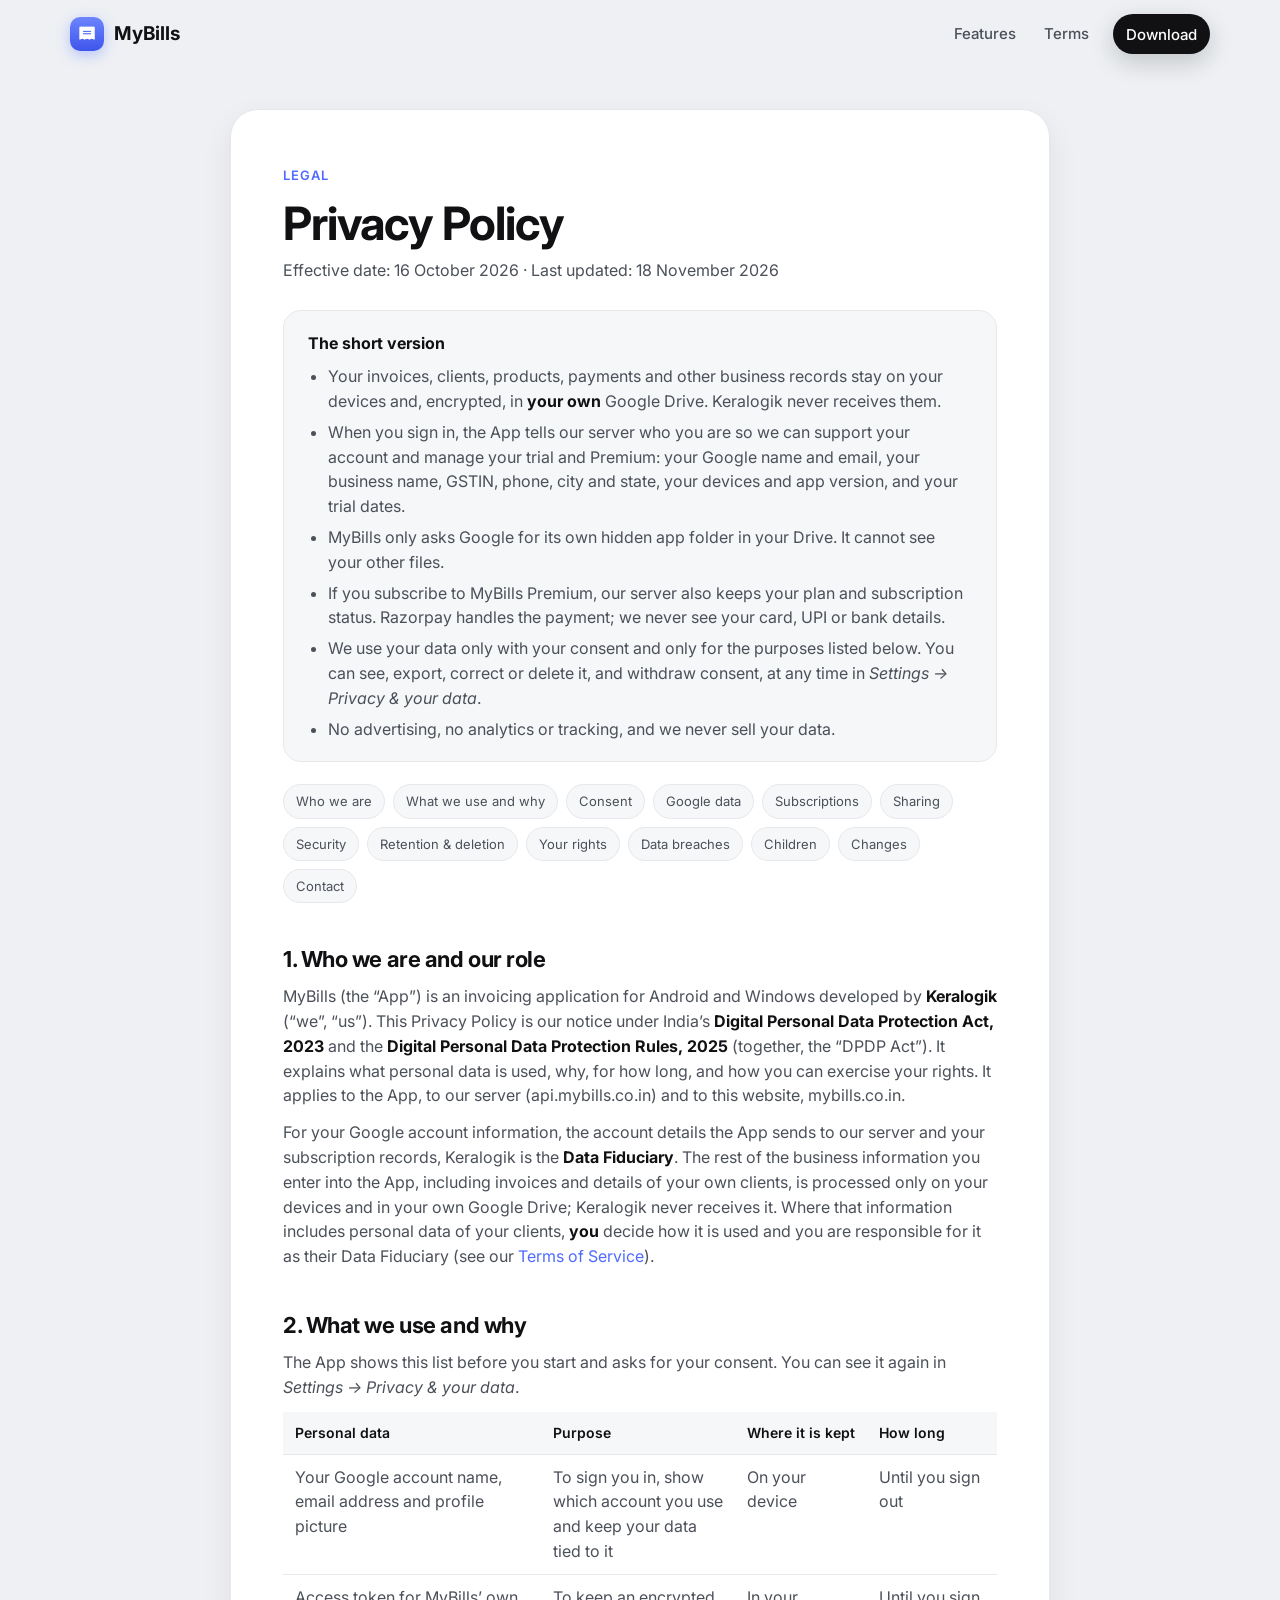
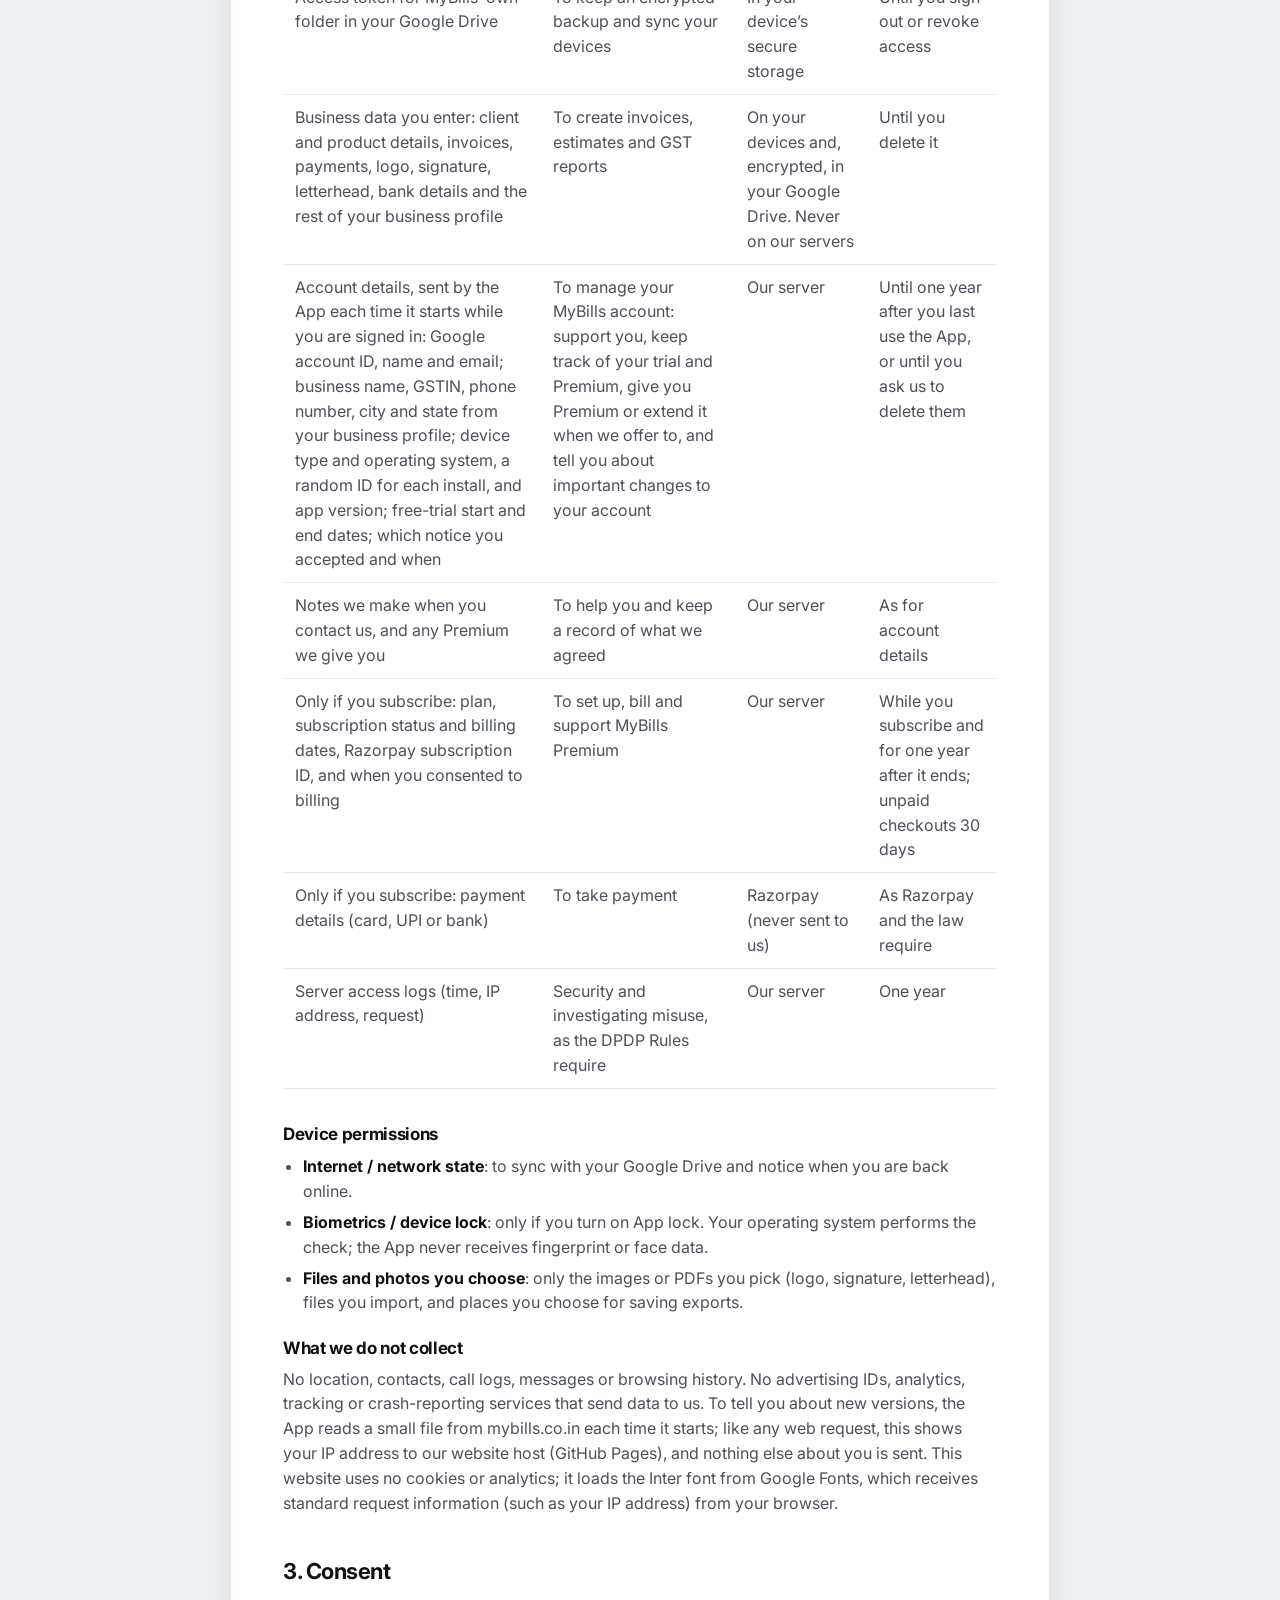
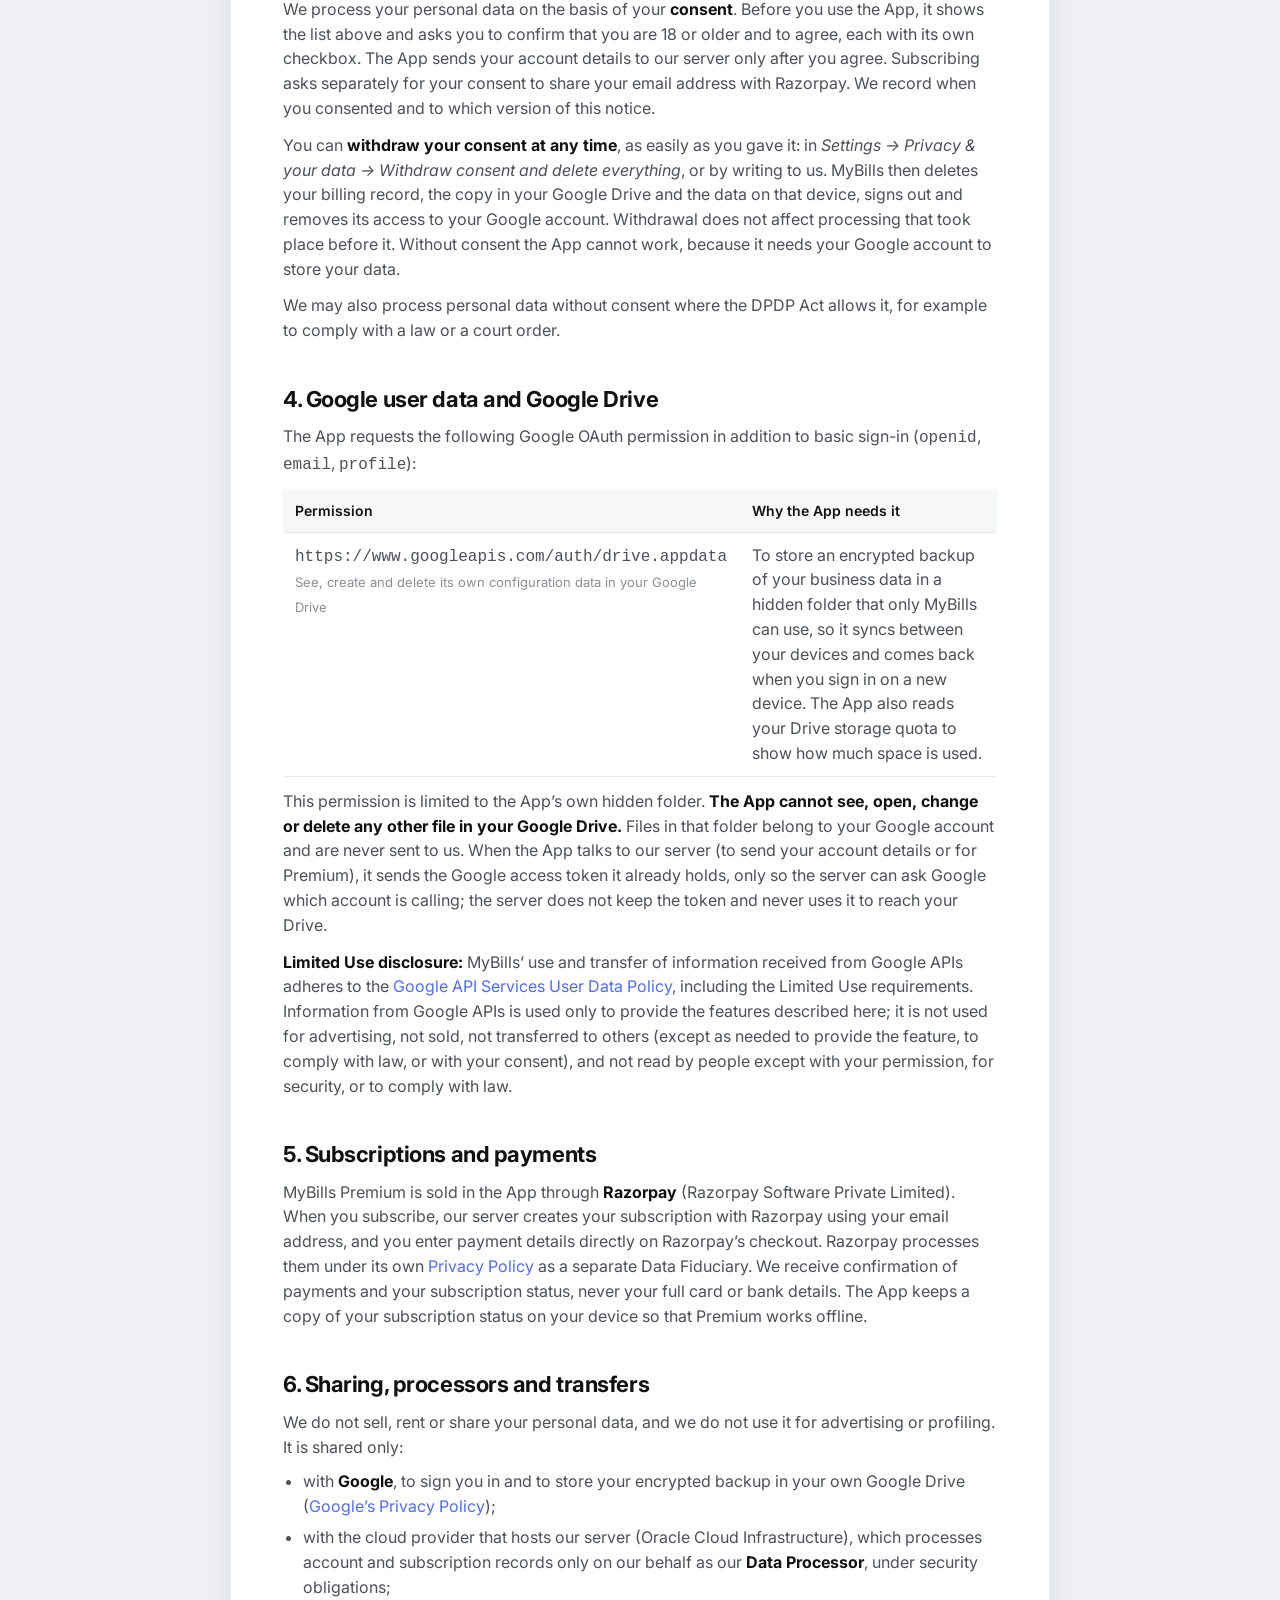
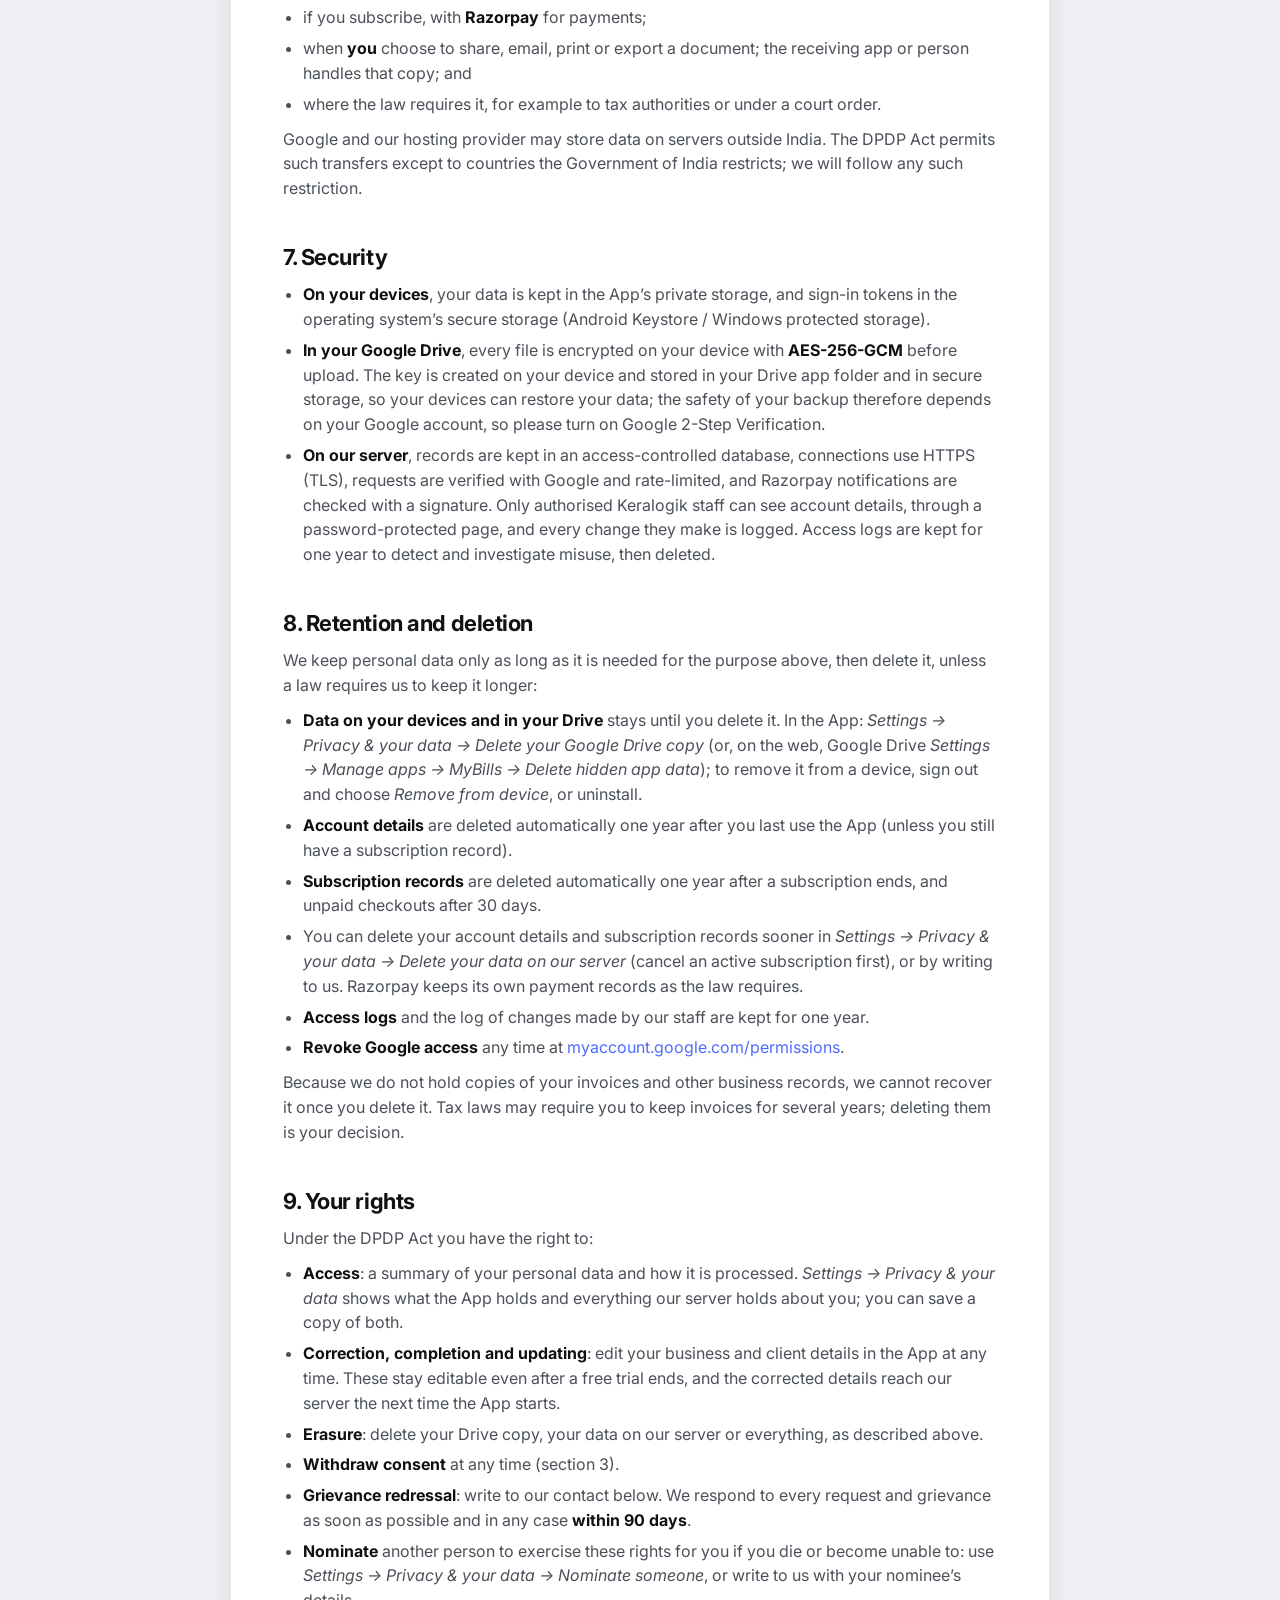
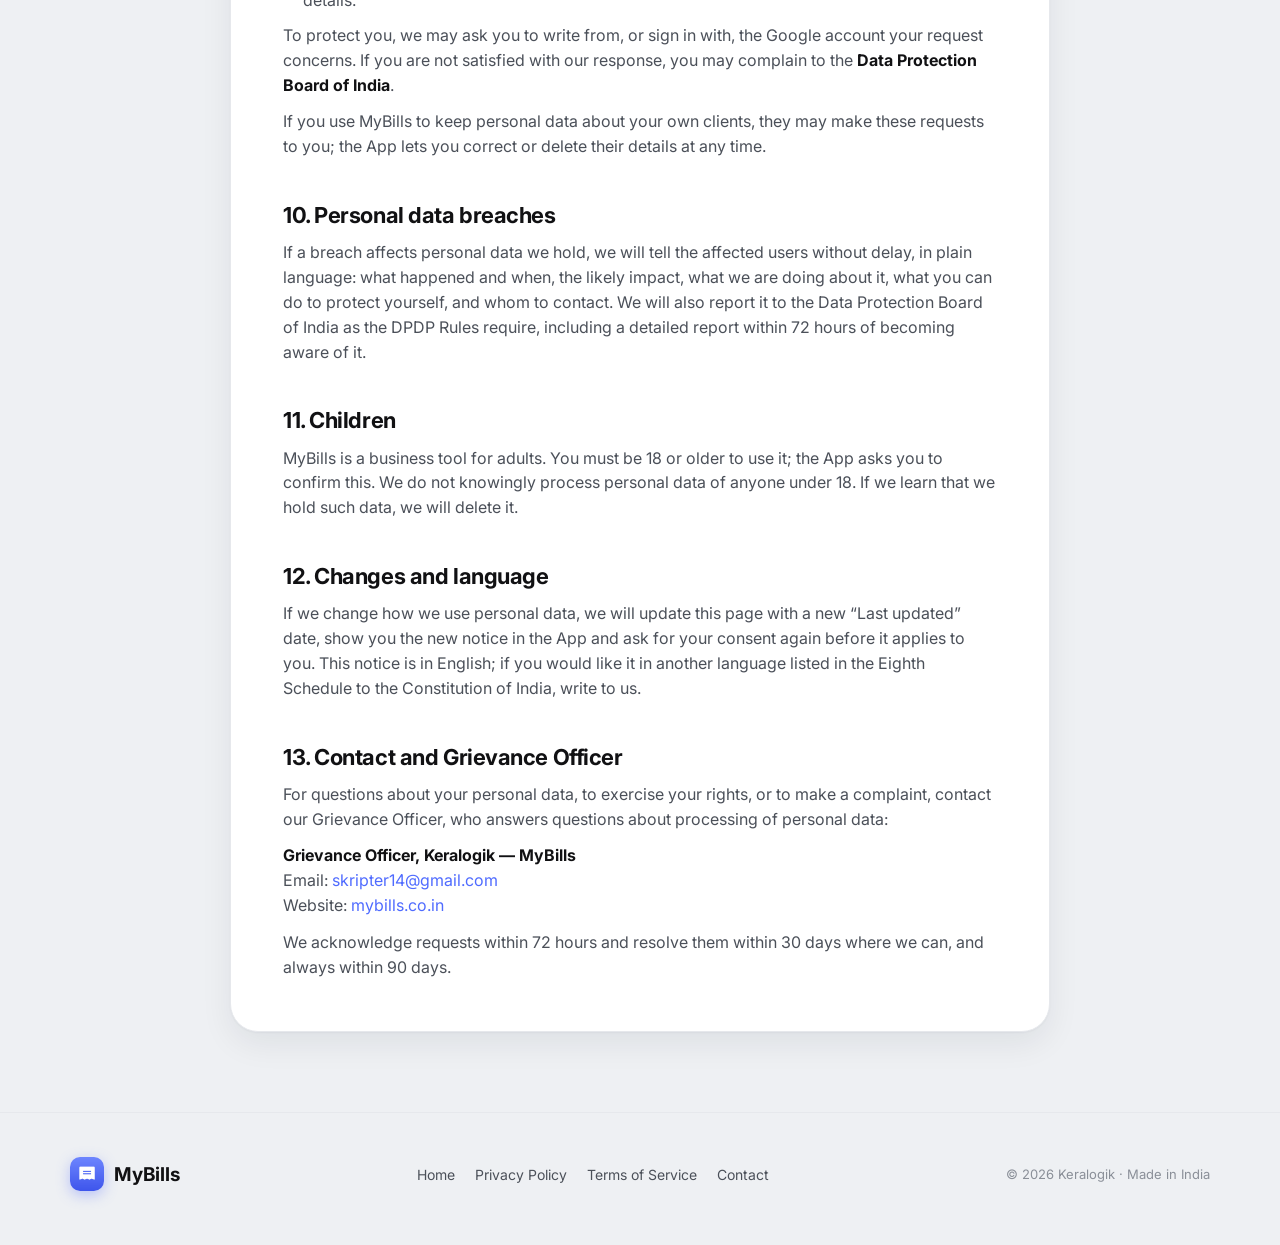
==== commit 56786dc9: "Privacy Policy, Terms and FAQ for account details; version 2.2.5 The app now sends account details (" ====
--- a/privacy.html
+++ b/privacy.html
@@ -34,9 +34,10 @@
     <div class="summary">
       <strong>The short version</strong>
       <ul>
-        <li>Your invoices, clients and other business data stay on your devices and, encrypted, in <strong>your own</strong> Google Drive. Keralogik never receives them.</li>
+        <li>Your invoices, clients, products, payments and other business records stay on your devices and, encrypted, in <strong>your own</strong> Google Drive. Keralogik never receives them.</li>
+        <li>When you sign in, the App tells our server who you are so we can support your account and manage your trial and Premium: your Google name and email, your business name, GSTIN, phone, city and state, your devices and app version, and your trial dates.</li>
         <li>MyBills only asks Google for its own hidden app folder in your Drive. It cannot see your other files.</li>
-        <li>If you subscribe to MyBills Premium, our billing server keeps only your Google account ID and email and your subscription status. Razorpay handles the payment; we never see your card, UPI or bank details.</li>
+        <li>If you subscribe to MyBills Premium, our server also keeps your plan and subscription status. Razorpay handles the payment; we never see your card, UPI or bank details.</li>
         <li>We use your data only with your consent and only for the purposes listed below. You can see, export, correct or delete it, and withdraw consent, at any time in <em>Settings → Privacy &amp; your data</em>.</li>
         <li>No advertising, no analytics or tracking, and we never sell your data.</li>
       </ul>
@@ -49,8 +50,8 @@
     </nav>
 
     <h2 id="who">1. Who we are and our role</h2>
-    <p>MyBills (the “App”) is an invoicing application for Android and Windows developed by <strong>Keralogik</strong> (“we”, “us”). This Privacy Policy is our notice under India’s <strong>Digital Personal Data Protection Act, 2023</strong> and the <strong>Digital Personal Data Protection Rules, 2025</strong> (together, the “DPDP Act”). It explains what personal data is used, why, for how long, and how you can exercise your rights. It applies to the App, to our billing server (api.mybills.co.in) and to this website, mybills.co.in.</p>
-    <p>For your Google account information and your subscription records, Keralogik is the <strong>Data Fiduciary</strong>. The business information you enter into the App, including details of your own clients, is processed only on your devices and in your own Google Drive; Keralogik never receives it. Where that information includes personal data of your clients, <strong>you</strong> decide how it is used and you are responsible for it as their Data Fiduciary (see our <a href="terms.html#dpdp">Terms of Service</a>).</p>
+    <p>MyBills (the “App”) is an invoicing application for Android and Windows developed by <strong>Keralogik</strong> (“we”, “us”). This Privacy Policy is our notice under India’s <strong>Digital Personal Data Protection Act, 2023</strong> and the <strong>Digital Personal Data Protection Rules, 2025</strong> (together, the “DPDP Act”). It explains what personal data is used, why, for how long, and how you can exercise your rights. It applies to the App, to our server (api.mybills.co.in) and to this website, mybills.co.in.</p>
+    <p>For your Google account information, the account details the App sends to our server and your subscription records, Keralogik is the <strong>Data Fiduciary</strong>. The rest of the business information you enter into the App, including invoices and details of your own clients, is processed only on your devices and in your own Google Drive; Keralogik never receives it. Where that information includes personal data of your clients, <strong>you</strong> decide how it is used and you are responsible for it as their Data Fiduciary (see our <a href="terms.html#dpdp">Terms of Service</a>).</p>
 
     <h2 id="notice">2. What we use and why</h2>
     <p>The App shows this list before you start and asks for your consent. You can see it again in <em>Settings → Privacy &amp; your data</em>.</p>
@@ -58,10 +59,12 @@
       <tr><th>Personal data</th><th>Purpose</th><th>Where it is kept</th><th>How long</th></tr>
       <tr><td>Your Google account name, email address and profile picture</td><td>To sign you in, show which account you use and keep your data tied to it</td><td>On your device</td><td>Until you sign out</td></tr>
       <tr><td>Access token for MyBills’ own folder in your Google Drive</td><td>To keep an encrypted backup and sync your devices</td><td>In your device’s secure storage</td><td>Until you sign out or revoke access</td></tr>
-      <tr><td>Business data you enter: business, client and product details, invoices, payments, logo, signature and letterhead</td><td>To create invoices, estimates and GST reports</td><td>On your devices and, encrypted, in your Google Drive. Never on our servers</td><td>Until you delete it</td></tr>
-      <tr><td>Only if you subscribe: Google account ID, email address, plan, subscription status and billing dates, and when you consented</td><td>To set up, bill and support MyBills Premium</td><td>Our billing server</td><td>While you subscribe and for one year after it ends; unpaid checkouts 30 days</td></tr>
+      <tr><td>Business data you enter: client and product details, invoices, payments, logo, signature, letterhead, bank details and the rest of your business profile</td><td>To create invoices, estimates and GST reports</td><td>On your devices and, encrypted, in your Google Drive. Never on our servers</td><td>Until you delete it</td></tr>
+      <tr><td>Account details, sent by the App each time it starts while you are signed in: Google account ID, name and email; business name, GSTIN, phone number, city and state from your business profile; device type and operating system, a random ID for each install, and app version; free-trial start and end dates; which notice you accepted and when</td><td>To manage your MyBills account: support you, keep track of your trial and Premium, give you Premium or extend it when we offer to, and tell you about important changes to your account</td><td>Our server</td><td>Until one year after you last use the App, or until you ask us to delete them</td></tr>
+      <tr><td>Notes we make when you contact us, and any Premium we give you</td><td>To help you and keep a record of what we agreed</td><td>Our server</td><td>As for account details</td></tr>
+      <tr><td>Only if you subscribe: plan, subscription status and billing dates, Razorpay subscription ID, and when you consented to billing</td><td>To set up, bill and support MyBills Premium</td><td>Our server</td><td>While you subscribe and for one year after it ends; unpaid checkouts 30 days</td></tr>
       <tr><td>Only if you subscribe: payment details (card, UPI or bank)</td><td>To take payment</td><td>Razorpay (never sent to us)</td><td>As Razorpay and the law require</td></tr>
-      <tr><td>Billing server access logs (time, IP address, request)</td><td>Security and investigating misuse, as the DPDP Rules require</td><td>Our billing server</td><td>One year</td></tr>
+      <tr><td>Server access logs (time, IP address, request)</td><td>Security and investigating misuse, as the DPDP Rules require</td><td>Our server</td><td>One year</td></tr>
     </table></div>
     <h3>Device permissions</h3>
     <ul>
@@ -73,7 +76,7 @@
     <p>No location, contacts, call logs, messages or browsing history. No advertising IDs, analytics, tracking or crash-reporting services that send data to us. To tell you about new versions, the App reads a small file from mybills.co.in each time it starts; like any web request, this shows your IP address to our website host (GitHub Pages), and nothing else about you is sent. This website uses no cookies or analytics; it loads the Inter font from Google Fonts, which receives standard request information (such as your IP address) from your browser.</p>
 
     <h2 id="consent">3. Consent</h2>
-    <p>We process your personal data on the basis of your <strong>consent</strong>. Before you use the App, it shows the list above and asks you to confirm that you are 18 or older and to agree, each with its own checkbox. Subscribing asks separately for your consent to share your email address with our billing server and Razorpay. We record when you consented and to which version of this notice.</p>
+    <p>We process your personal data on the basis of your <strong>consent</strong>. Before you use the App, it shows the list above and asks you to confirm that you are 18 or older and to agree, each with its own checkbox. The App sends your account details to our server only after you agree. Subscribing asks separately for your consent to share your email address with Razorpay. We record when you consented and to which version of this notice.</p>
     <p>You can <strong>withdraw your consent at any time</strong>, as easily as you gave it: in <em>Settings → Privacy &amp; your data → Withdraw consent and delete everything</em>, or by writing to us. MyBills then deletes your billing record, the copy in your Google Drive and the data on that device, signs out and removes its access to your Google account. Withdrawal does not affect processing that took place before it. Without consent the App cannot work, because it needs your Google account to store your data.</p>
     <p>We may also process personal data without consent where the DPDP Act allows it, for example to comply with a law or a court order.</p>
 
@@ -83,17 +86,18 @@
       <tr><th>Permission</th><th>Why the App needs it</th></tr>
       <tr><td><code>https://www.googleapis.com/auth/drive.appdata</code><br><span class="tiny">See, create and delete its own configuration data in your Google Drive</span></td><td>To store an encrypted backup of your business data in a hidden folder that only MyBills can use, so it syncs between your devices and comes back when you sign in on a new device. The App also reads your Drive storage quota to show how much space is used.</td></tr>
     </table></div>
-    <p>This permission is limited to the App’s own hidden folder. <strong>The App cannot see, open, change or delete any other file in your Google Drive.</strong> Files in that folder belong to your Google account and are never sent to us. If you subscribe, the App sends our billing server the Google access token it already holds, only so the server can ask Google which account is subscribing; the server does not keep the token and never uses it to reach your Drive.</p>
+    <p>This permission is limited to the App’s own hidden folder. <strong>The App cannot see, open, change or delete any other file in your Google Drive.</strong> Files in that folder belong to your Google account and are never sent to us. When the App talks to our server (to send your account details or for Premium), it sends the Google access token it already holds, only so the server can ask Google which account is calling; the server does not keep the token and never uses it to reach your Drive.</p>
     <p><strong>Limited Use disclosure:</strong> MyBills’ use and transfer of information received from Google APIs adheres to the <a href="https://developers.google.com/terms/api-services-user-data-policy" rel="noopener" target="_blank">Google API Services User Data Policy</a>, including the Limited Use requirements. Information from Google APIs is used only to provide the features described here; it is not used for advertising, not sold, not transferred to others (except as needed to provide the feature, to comply with law, or with your consent), and not read by people except with your permission, for security, or to comply with law.</p>
 
     <h2 id="payments">5. Subscriptions and payments</h2>
-    <p>MyBills Premium is sold in the App through <strong>Razorpay</strong> (Razorpay Software Private Limited). When you subscribe, our billing server creates your subscription with Razorpay using your email address, and you enter payment details directly on Razorpay’s checkout. Razorpay processes them under its own <a href="https://razorpay.com/privacy/" rel="noopener" target="_blank">Privacy Policy</a> as a separate Data Fiduciary. We receive confirmation of payments and your subscription status, never your full card or bank details. The App keeps a copy of your subscription status on your device so that Premium works offline.</p>
+    <p>MyBills Premium is sold in the App through <strong>Razorpay</strong> (Razorpay Software Private Limited). When you subscribe, our server creates your subscription with Razorpay using your email address, and you enter payment details directly on Razorpay’s checkout. Razorpay processes them under its own <a href="https://razorpay.com/privacy/" rel="noopener" target="_blank">Privacy Policy</a> as a separate Data Fiduciary. We receive confirmation of payments and your subscription status, never your full card or bank details. The App keeps a copy of your subscription status on your device so that Premium works offline.</p>
 
     <h2 id="sharing">6. Sharing, processors and transfers</h2>
     <p>We do not sell, rent or share your personal data, and we do not use it for advertising or profiling. It is shared only:</p>
     <ul>
       <li>with <strong>Google</strong>, to sign you in and to store your encrypted backup in your own Google Drive (<a href="https://policies.google.com/privacy" rel="noopener" target="_blank">Google’s Privacy Policy</a>);</li>
-      <li>if you subscribe, with <strong>Razorpay</strong> for payments, and with the cloud provider that hosts our billing server (Oracle Cloud Infrastructure), which processes that data only on our behalf as our <strong>Data Processor</strong>, under security obligations;</li>
+      <li>with the cloud provider that hosts our server (Oracle Cloud Infrastructure), which processes account and subscription records only on our behalf as our <strong>Data Processor</strong>, under security obligations;</li>
+      <li>if you subscribe, with <strong>Razorpay</strong> for payments;</li>
       <li>when <strong>you</strong> choose to share, email, print or export a document; the receiving app or person handles that copy; and</li>
       <li>where the law requires it, for example to tax authorities or under a court order.</li>
     </ul>
@@ -103,25 +107,27 @@
     <ul>
       <li><strong>On your devices</strong>, your data is kept in the App’s private storage, and sign-in tokens in the operating system’s secure storage (Android Keystore / Windows protected storage).</li>
       <li><strong>In your Google Drive</strong>, every file is encrypted on your device with <strong>AES-256-GCM</strong> before upload. The key is created on your device and stored in your Drive app folder and in secure storage, so your devices can restore your data; the safety of your backup therefore depends on your Google account, so please turn on Google 2-Step Verification.</li>
-      <li><strong>On our billing server</strong>, records are kept in an access-controlled database, connections use HTTPS (TLS), requests are verified with Google and rate-limited, and Razorpay notifications are checked with a signature. Access logs are kept for one year to detect and investigate misuse, then deleted.</li>
+      <li><strong>On our server</strong>, records are kept in an access-controlled database, connections use HTTPS (TLS), requests are verified with Google and rate-limited, and Razorpay notifications are checked with a signature. Only authorised Keralogik staff can see account details, through a password-protected page, and every change they make is logged. Access logs are kept for one year to detect and investigate misuse, then deleted.</li>
     </ul>
 
     <h2 id="deletion">8. Retention and deletion</h2>
     <p>We keep personal data only as long as it is needed for the purpose above, then delete it, unless a law requires us to keep it longer:</p>
     <ul>
       <li><strong>Data on your devices and in your Drive</strong> stays until you delete it. In the App: <em>Settings → Privacy &amp; your data → Delete your Google Drive copy</em> (or, on the web, Google Drive <em>Settings → Manage apps → MyBills → Delete hidden app data</em>); to remove it from a device, sign out and choose <em>Remove from device</em>, or uninstall.</li>
-      <li><strong>Subscription records</strong> are deleted automatically one year after a subscription ends, and unpaid checkouts after 30 days. You can delete yours sooner in <em>Settings → Privacy &amp; your data → Delete your billing data</em> (cancel an active subscription first). Razorpay keeps its own payment records as the law requires.</li>
-      <li><strong>Access logs</strong> are kept for one year.</li>
+      <li><strong>Account details</strong> are deleted automatically one year after you last use the App (unless you still have a subscription record).</li>
+      <li><strong>Subscription records</strong> are deleted automatically one year after a subscription ends, and unpaid checkouts after 30 days.</li>
+      <li>You can delete your account details and subscription records sooner in <em>Settings → Privacy &amp; your data → Delete your data on our server</em> (cancel an active subscription first), or by writing to us. Razorpay keeps its own payment records as the law requires.</li>
+      <li><strong>Access logs</strong> and the log of changes made by our staff are kept for one year.</li>
       <li><strong>Revoke Google access</strong> any time at <a href="https://myaccount.google.com/permissions" rel="noopener" target="_blank">myaccount.google.com/permissions</a>.</li>
     </ul>
-    <p>Because we do not hold copies of your business data, we cannot recover it once you delete it. Tax laws may require you to keep invoices for several years; deleting them is your decision.</p>
+    <p>Because we do not hold copies of your invoices and other business records, we cannot recover it once you delete it. Tax laws may require you to keep invoices for several years; deleting them is your decision.</p>
 
     <h2 id="rights">9. Your rights</h2>
     <p>Under the DPDP Act you have the right to:</p>
     <ul>
-      <li><strong>Access</strong>: a summary of your personal data and how it is processed. <em>Settings → Privacy &amp; your data</em> shows what the App holds and, if you subscribe, everything our billing server holds; you can save a copy of both.</li>
-      <li><strong>Correction, completion and updating</strong>: edit your business and client details in the App at any time. These stay editable even after a free trial ends.</li>
-      <li><strong>Erasure</strong>: delete your Drive copy, your billing record or everything, as described above.</li>
+      <li><strong>Access</strong>: a summary of your personal data and how it is processed. <em>Settings → Privacy &amp; your data</em> shows what the App holds and everything our server holds about you; you can save a copy of both.</li>
+      <li><strong>Correction, completion and updating</strong>: edit your business and client details in the App at any time. These stay editable even after a free trial ends, and the corrected details reach our server the next time the App starts.</li>
+      <li><strong>Erasure</strong>: delete your Drive copy, your data on our server or everything, as described above.</li>
       <li><strong>Withdraw consent</strong> at any time (section 3).</li>
       <li><strong>Grievance redressal</strong>: write to our contact below. We respond to every request and grievance as soon as possible and in any case <strong>within 90 days</strong>.</li>
       <li><strong>Nominate</strong> another person to exercise these rights for you if you die or become unable to: use <em>Settings → Privacy &amp; your data → Nominate someone</em>, or write to us with your nominee’s details.</li>
